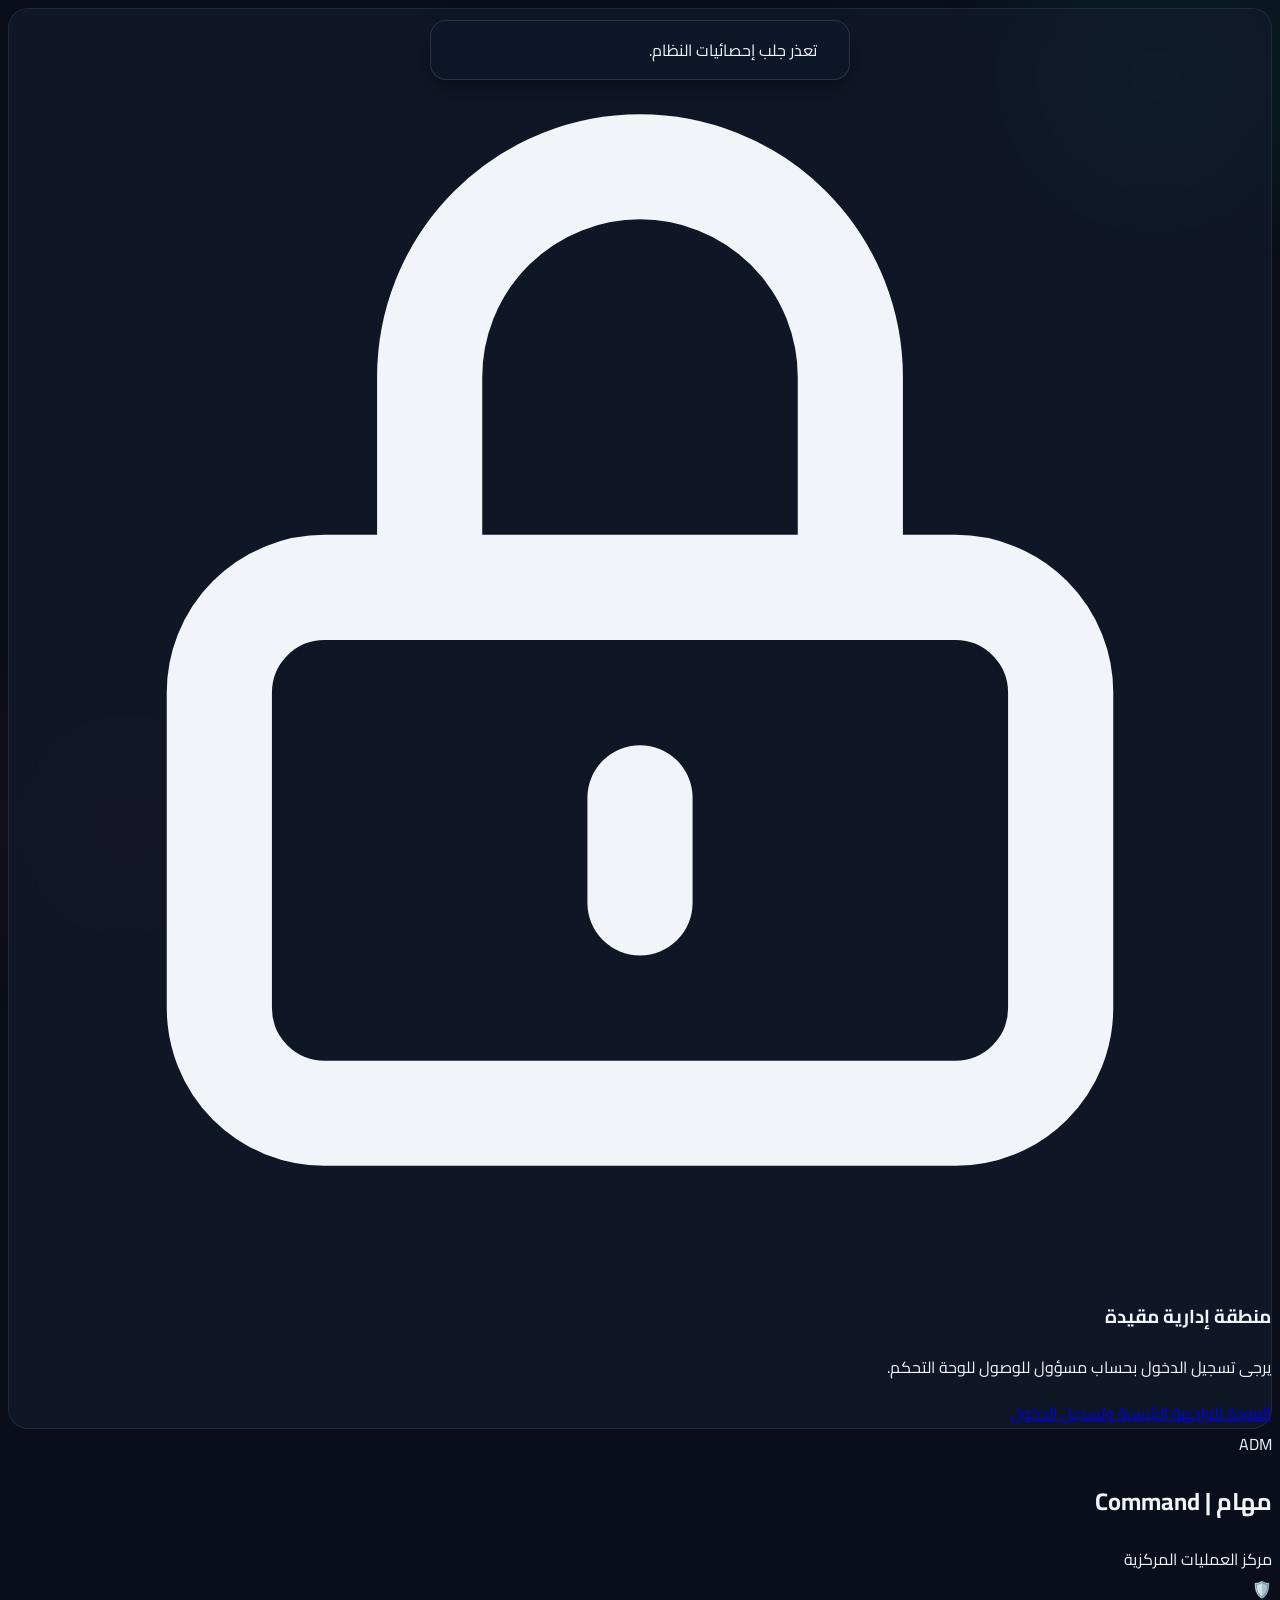
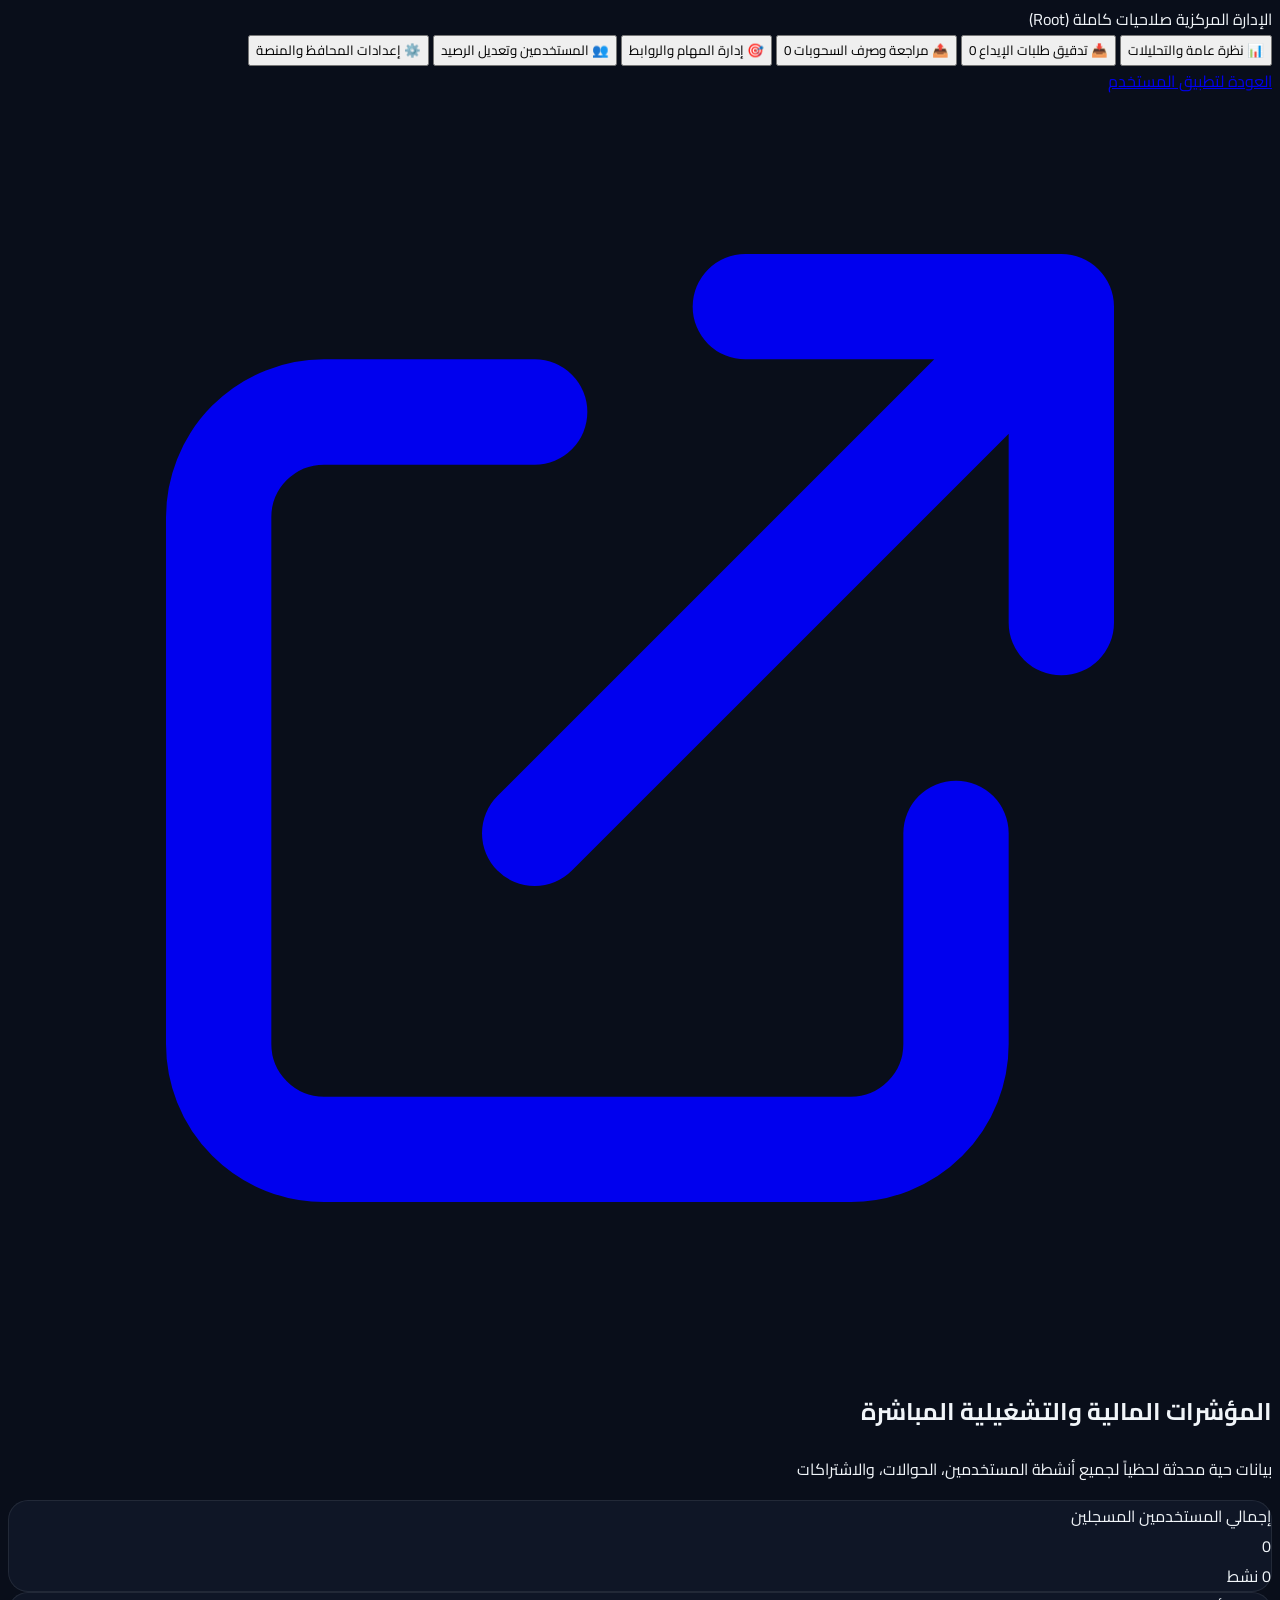
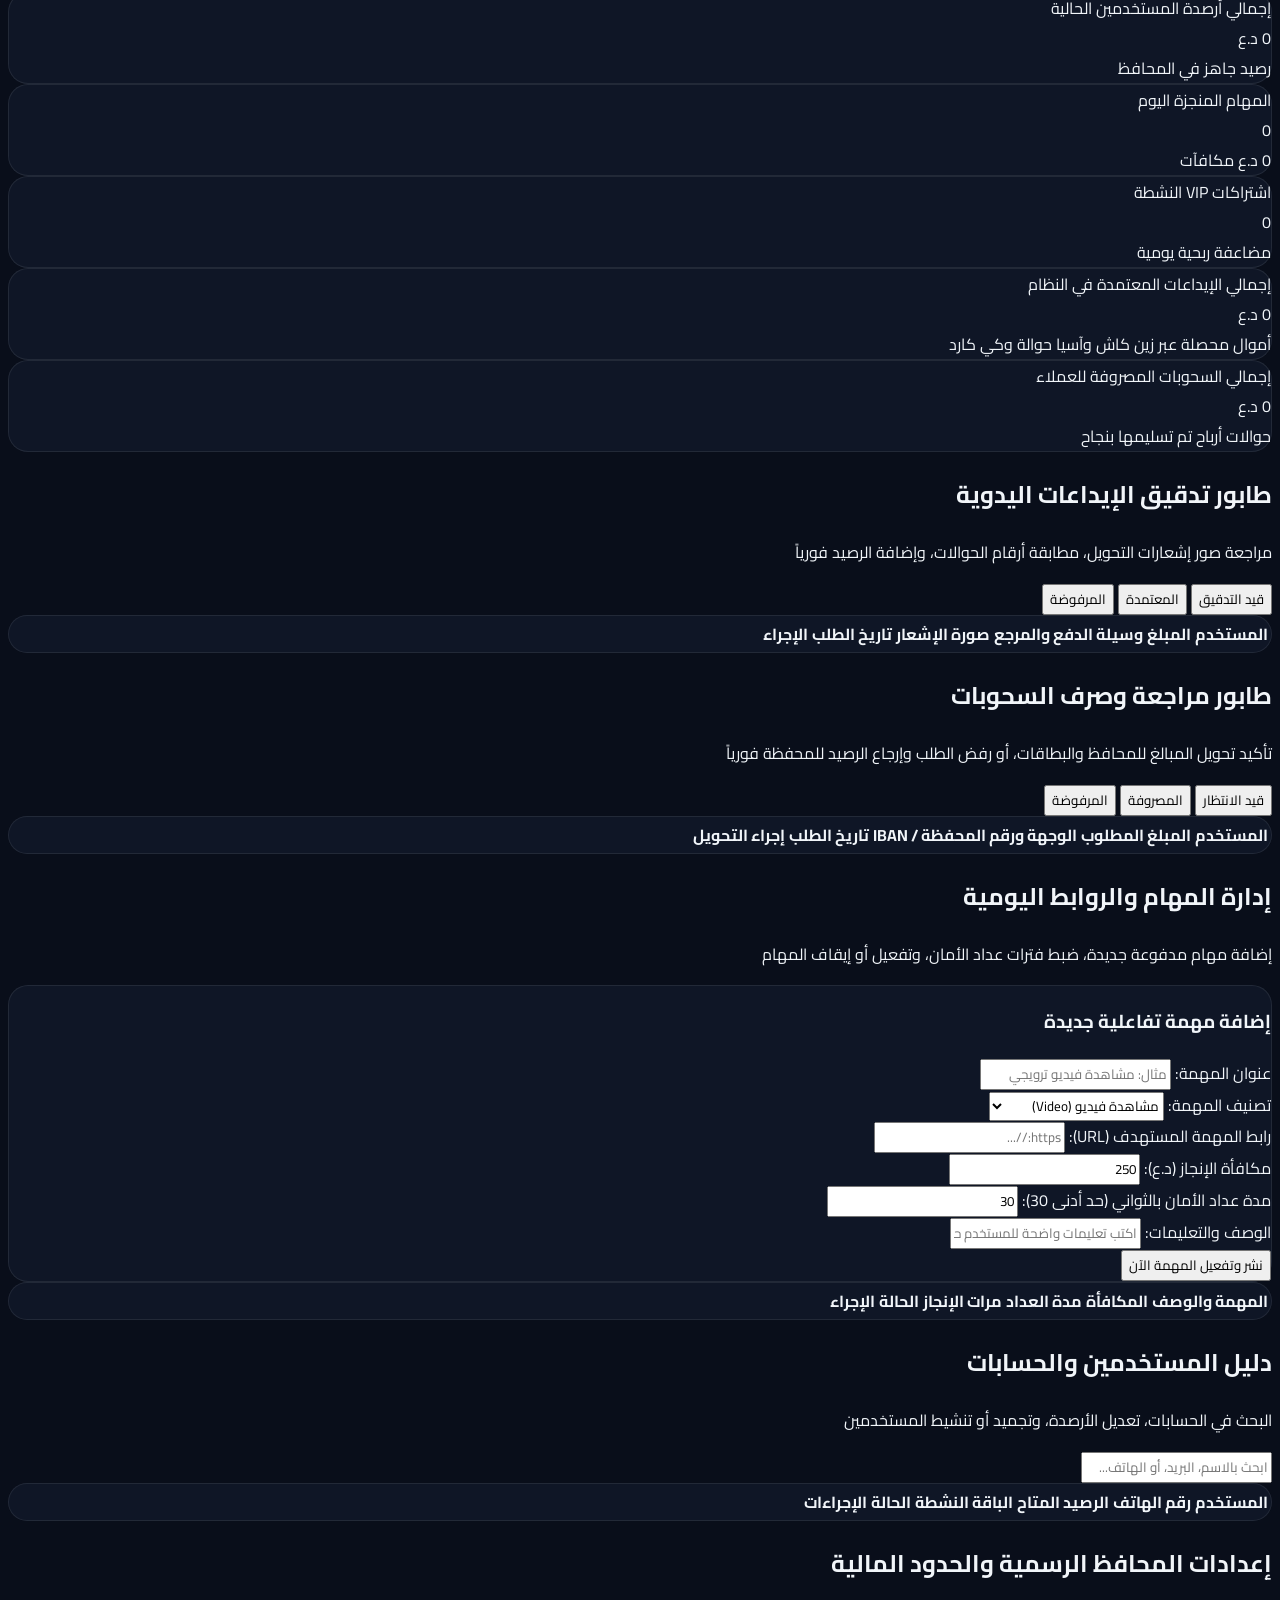
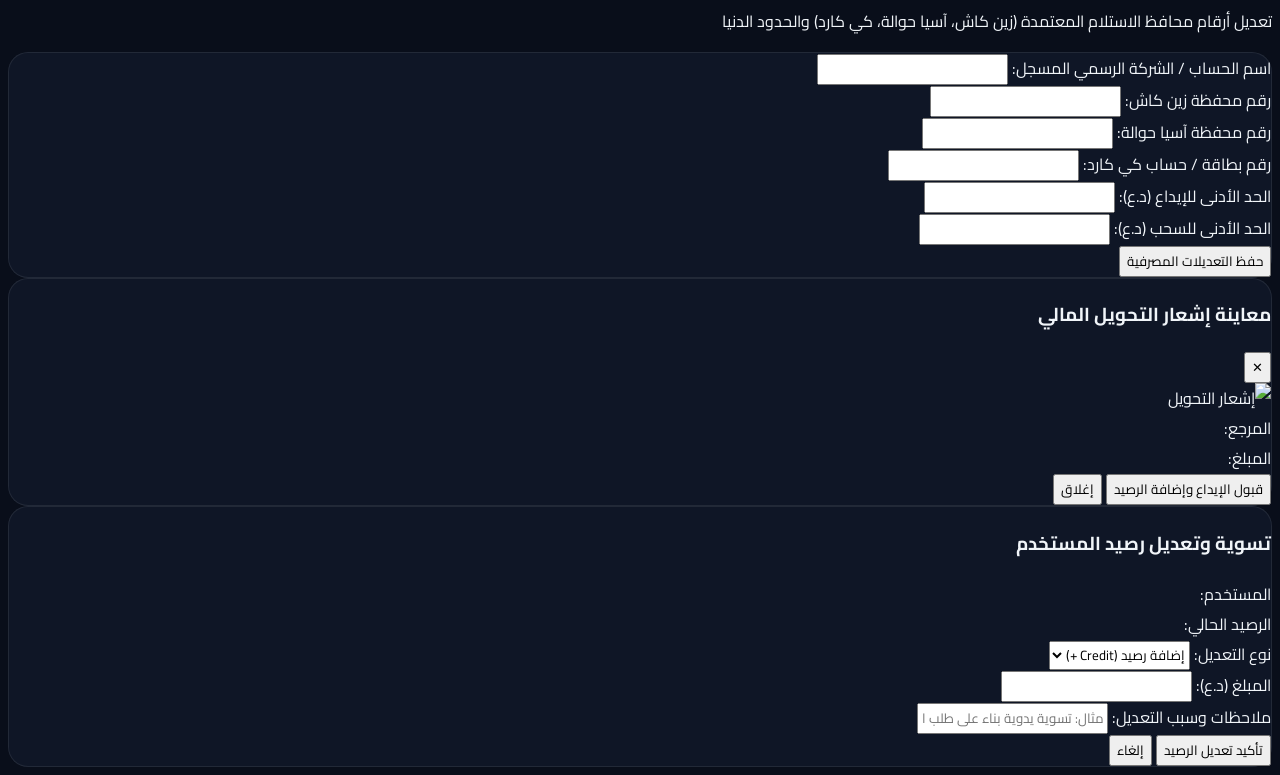
==== admin.html @ 64978d19 "chore(core): normalize line endings for Hostinger Linux production environment" ====
<!DOCTYPE html>
<html lang="ar" dir="rtl" class="dark">
<head>
    <meta charset="UTF-8">
    <meta name="viewport" content="width=device-width, initial-scale=1.0, maximum-scale=1.0, user-scalable=no">
    <title>مهام | MAHAM - مركز القيادة والعمليات المصرفية المركزية (Admin)</title>
    
    <!-- Fonts & Tailwind -->
    <link rel="icon" type="image/svg+xml" href="data:image/svg+xml,<svg xmlns='http://www.w3.org/2000/svg' viewBox='0 0 100 100'><rect width='100' height='100' rx='24' fill='%230f172a'/><path d='M30 50L45 65L75 35' fill='none' stroke='%23f59e0b' stroke-width='8' stroke-linecap='round'/></svg>">
    <script src="https://cdn.tailwindcss.com"></script>
    <link rel="stylesheet" href="assets/css/app.css">
</head>
<body class="bg-[#070a13] text-slate-100 min-h-screen selection:bg-amber-500/30 selection:text-amber-300">

    <!-- Ambient Glowing Backdrops -->
    <div class="ambient-glow-crimson"></div>
    <div class="ambient-glow-emerald"></div>

    <!-- Admin Guard Overlay (If unauthenticated) -->
    <div id="admin-auth-guard" class="hidden fixed inset-0 z-50 bg-[#070a13]/95 backdrop-blur-2xl items-center justify-center p-4">
        <div class="glass-panel p-8 max-w-sm w-full text-center space-y-4 border-rose-500/30">
            <div class="w-12 h-12 mx-auto rounded-2xl bg-rose-500/20 text-rose-400 flex items-center justify-center">
                <svg class="w-6 h-6" fill="none" stroke="currentColor" viewBox="0 0 24 24">
                    <path stroke-linecap="round" stroke-linejoin="round" stroke-width="2" d="M12 15v2m-6 4h12a2 2 0 002-2v-6a2 2 0 00-2-2H6a2 2 0 00-2 2v6a2 2 0 002 2zm10-10V7a4 4 0 00-8 0v4h8z"/>
                </svg>
            </div>
            <h3 class="text-lg font-black text-white">منطقة إدارية مقيدة</h3>
            <p id="admin-guard-message" class="text-xs text-slate-400 leading-relaxed"></p>
            <a href="index.html" class="inline-block w-full py-3 rounded-xl bg-slate-800 hover:bg-slate-700 text-xs font-bold text-slate-200 transition">
                العودة للواجهة الرئيسية وتسجيل الدخول
            </a>
        </div>
    </div>

    <!-- Main Admin Layout -->
    <div class="flex min-h-screen">

        <!-- Admin RTL Sidebar -->
        <aside class="w-64 lg:w-72 bg-[#090d1a]/90 backdrop-blur-2xl border-l border-slate-800/80 p-5 shrink-0 flex flex-col justify-between fixed top-0 bottom-0 right-0 z-30">
            <div class="space-y-6">
                <!-- Brand Emblem -->
                <div class="flex items-center gap-3 pb-5 border-b border-slate-800/80">
                    <div class="w-10 h-10 rounded-2xl bg-gradient-to-br from-amber-500 to-yellow-600 p-0.5 shadow-lg shadow-amber-950/50 shrink-0">
                        <div class="w-full h-full bg-[#070a13] rounded-[14px] flex items-center justify-center">
                            <span class="font-black text-amber-400 font-mono text-sm">ADM</span>
                        </div>
                    </div>
                    <div>
                        <h2 class="text-base font-black text-white font-mono">مهام | Command</h2>
                        <span class="text-[10px] text-amber-400 font-semibold block">مركز العمليات المركزية</span>
                    </div>
                </div>

                <!-- Admin Profile Card -->
                <div class="p-3.5 rounded-xl bg-slate-900 border border-slate-800 flex items-center gap-3">
                    <div class="w-8 h-8 rounded-lg bg-amber-500/20 text-amber-400 flex items-center justify-center font-bold text-xs">
                        🛡️
                    </div>
                    <div class="truncate">
                        <span id="admin-display-name" class="text-xs font-bold text-white block truncate">الإدارة المركزية</span>
                        <span class="text-[10px] text-emerald-400 font-mono font-semibold">صلاحيات كاملة (Root)</span>
                    </div>
                </div>

                <!-- Nav Tabs -->
                <nav class="space-y-1.5">
                    <button id="admin-nav-overview" onclick="Admin.switchSection('overview')" class="w-full flex items-center gap-3 px-3.5 py-2.5 rounded-xl text-xs font-bold border transition bg-emerald-500/20 text-emerald-400 border-emerald-500/40 text-right">
                        <span>📊 نظرة عامة والتحليلات</span>
                    </button>
                    <button id="admin-nav-deposits" onclick="Admin.switchSection('deposits')" class="w-full flex items-center justify-between px-3.5 py-2.5 rounded-xl text-xs font-bold border transition text-slate-400 border-transparent text-right">
                        <span>📥 تدقيق طلبات الإيداع</span>
                        <span id="stat-pending-deposits-badge" class="px-2 py-0.5 rounded-full bg-emerald-500/20 text-emerald-400 text-[10px] font-mono font-bold">0</span>
                    </button>
                    <button id="admin-nav-withdrawals" onclick="Admin.switchSection('withdrawals')" class="w-full flex items-center justify-between px-3.5 py-2.5 rounded-xl text-xs font-bold border transition text-slate-400 border-transparent text-right">
                        <span>📤 مراجعة وصرف السحوبات</span>
                        <span id="stat-pending-withdrawals-badge" class="px-2 py-0.5 rounded-full bg-amber-500/20 text-amber-400 text-[10px] font-mono font-bold">0</span>
                    </button>
                    <button id="admin-nav-tasks" onclick="Admin.switchSection('tasks')" class="w-full flex items-center gap-3 px-3.5 py-2.5 rounded-xl text-xs font-bold border transition text-slate-400 border-transparent text-right">
                        <span>🎯 إدارة المهام والروابط</span>
                    </button>
                    <button id="admin-nav-users" onclick="Admin.switchSection('users')" class="w-full flex items-center gap-3 px-3.5 py-2.5 rounded-xl text-xs font-bold border transition text-slate-400 border-transparent text-right">
                        <span>👥 المستخدمين وتعديل الرصيد</span>
                    </button>
                    <button id="admin-nav-settings" onclick="Admin.switchSection('settings')" class="w-full flex items-center gap-3 px-3.5 py-2.5 rounded-xl text-xs font-bold border transition text-slate-400 border-transparent text-right">
                        <span>⚙️ إعدادات المحافظ والمنصة</span>
                    </button>
                </nav>
            </div>

            <div class="pt-4 border-t border-slate-800/80">
                <a href="index.html" class="w-full flex items-center justify-center gap-2 py-2.5 rounded-xl bg-slate-900 hover:bg-slate-800 text-xs text-slate-300 font-semibold transition">
                    <span>العودة لتطبيق المستخدم</span>
                    <svg class="w-3.5 h-3.5" fill="none" stroke="currentColor" viewBox="0 0 24 24">
                        <path stroke-linecap="round" stroke-linejoin="round" stroke-width="2" d="M10 6H6a2 2 0 00-2 2v10a2 2 0 002 2h10a2 2 0 002-2v-4M14 4h6m0 0v6m0-6L10 14"/>
                    </svg>
                </a>
            </div>
        </aside>

        <!-- Admin Workspace -->
        <main class="flex-1 mr-64 lg:mr-72 p-6 lg:p-8 max-w-7xl mx-auto w-full">

            <!-- ================================================================= -->
            <!-- 1. OVERVIEW & ANALYTICS SECTION -->
            <!-- ================================================================= -->
            <section id="admin-sec-overview" class="space-y-6">
                <div>
                    <h2 class="text-2xl font-black text-white">المؤشرات المالية والتشغيلية المباشرة</h2>
                    <p class="text-xs text-slate-400 mt-1">بيانات حية محدثة لحظياً لجميع أنشطة المستخدمين، الحوالات، والاشتراكات</p>
                </div>

                <!-- Top Bento Metrics Grid -->
                <div class="grid grid-cols-2 lg:grid-cols-4 gap-4">
                    <div class="glass-panel p-5">
                        <div class="text-xs text-slate-400 mb-1">إجمالي المستخدمين المسجلين</div>
                        <div id="stat-total-users" class="text-3xl font-black text-white font-mono">0</div>
                        <span id="stat-active-users" class="text-[11px] text-emerald-400 mt-1 block font-semibold">0 نشط</span>
                    </div>

                    <div class="glass-panel p-5 border-emerald-500/20 bg-emerald-950/10">
                        <div class="text-xs text-slate-400 mb-1">إجمالي أرصدة المستخدمين الحالية</div>
                        <div id="stat-system-balance" class="text-2xl font-black text-emerald-400 font-mono">0 د.ع</div>
                        <span class="text-[11px] text-slate-400 mt-1 block">رصيد جاهز في المحافظ</span>
                    </div>

                    <div class="glass-panel p-5 border-amber-500/20 bg-amber-950/10">
                        <div class="text-xs text-slate-400 mb-1">المهام المنجزة اليوم</div>
                        <div id="stat-today-tasks" class="text-3xl font-black text-amber-400 font-mono">0</div>
                        <span id="stat-today-rewards" class="text-[11px] text-amber-300 mt-1 block font-mono">0 د.ع مكافآت</span>
                    </div>

                    <div class="glass-panel p-5">
                        <div class="text-xs text-slate-400 mb-1">اشتراكات VIP النشطة</div>
                        <div id="stat-vip-subs" class="text-3xl font-black text-yellow-400 font-mono">0</div>
                        <span class="text-[11px] text-slate-400 mt-1 block">مضاعفة ربحية يومية</span>
                    </div>
                </div>

                <div class="grid grid-cols-1 md:grid-cols-2 gap-4">
                    <div class="glass-panel p-5">
                        <div class="text-xs text-slate-400 mb-1">إجمالي الإيداعات المعتمدة في النظام</div>
                        <div id="stat-total-deposits" class="text-2xl font-black text-emerald-400 font-mono">0 د.ع</div>
                        <span class="text-[11px] text-slate-400 mt-1 block">أموال محصلة عبر زين كاش وآسيا حوالة وكي كارد</span>
                    </div>

                    <div class="glass-panel p-5">
                        <div class="text-xs text-slate-400 mb-1">إجمالي السحوبات المصروفة للعملاء</div>
                        <div id="stat-total-withdrawals" class="text-2xl font-black text-slate-200 font-mono">0 د.ع</div>
                        <span class="text-[11px] text-slate-400 mt-1 block">حوالات أرباح تم تسليمها بنجاح</span>
                    </div>
                </div>
            </section>

            <!-- ================================================================= -->
            <!-- 2. DEPOSITS APPROVAL QUEUE -->
            <!-- ================================================================= -->
            <section id="admin-sec-deposits" class="hidden space-y-6">
                <div class="flex items-center justify-between">
                    <div>
                        <h2 class="text-2xl font-black text-white">طابور تدقيق الإيداعات اليدوية</h2>
                        <p class="text-xs text-slate-400 mt-1">مراجعة صور إشعارات التحويل، مطابقة أرقام الحوالات، وإضافة الرصيد فورياً</p>
                    </div>
                    <div class="flex gap-2">
                        <button onclick="Admin.loadDeposits('pending')" class="px-3 py-1.5 rounded-xl bg-amber-500/20 text-amber-300 text-xs font-bold border border-amber-500/30">قيد التدقيق</button>
                        <button onclick="Admin.loadDeposits('approved')" class="px-3 py-1.5 rounded-xl bg-slate-800 text-slate-300 text-xs font-bold hover:bg-slate-700">المعتمدة</button>
                        <button onclick="Admin.loadDeposits('rejected')" class="px-3 py-1.5 rounded-xl bg-slate-800 text-slate-300 text-xs font-bold hover:bg-slate-700">المرفوضة</button>
                    </div>
                </div>

                <div class="glass-panel p-5 overflow-x-auto">
                    <table class="w-full text-right text-xs">
                        <thead>
                            <tr class="text-slate-400 border-b border-slate-800 font-semibold">
                                <th class="py-3 px-4">المستخدم</th>
                                <th class="py-3 px-4">المبلغ</th>
                                <th class="py-3 px-4">وسيلة الدفع والمرجع</th>
                                <th class="py-3 px-4 text-center">صورة الإشعار</th>
                                <th class="py-3 px-4">تاريخ الطلب</th>
                                <th class="py-3 px-4 text-left">الإجراء</th>
                            </tr>
                        </thead>
                        <tbody id="deposits-queue-tbody"></tbody>
                    </table>
                </div>
            </section>

            <!-- ================================================================= -->
            <!-- 3. WITHDRAWALS APPROVAL QUEUE -->
            <!-- ================================================================= -->
            <section id="admin-sec-withdrawals" class="hidden space-y-6">
                <div class="flex items-center justify-between">
                    <div>
                        <h2 class="text-2xl font-black text-white">طابور مراجعة وصرف السحوبات</h2>
                        <p class="text-xs text-slate-400 mt-1">تأكيد تحويل المبالغ للمحافظ والبطاقات، أو رفض الطلب وإرجاع الرصيد للمحفظة فورياً</p>
                    </div>
                    <div class="flex gap-2">
                        <button onclick="Admin.loadWithdrawals('pending')" class="px-3 py-1.5 rounded-xl bg-amber-500/20 text-amber-300 text-xs font-bold border border-amber-500/30">قيد الانتظار</button>
                        <button onclick="Admin.loadWithdrawals('approved')" class="px-3 py-1.5 rounded-xl bg-slate-800 text-slate-300 text-xs font-bold hover:bg-slate-700">المصروفة</button>
                        <button onclick="Admin.loadWithdrawals('rejected')" class="px-3 py-1.5 rounded-xl bg-slate-800 text-slate-300 text-xs font-bold hover:bg-slate-700">المرفوضة</button>
                    </div>
                </div>

                <div class="glass-panel p-5 overflow-x-auto">
                    <table class="w-full text-right text-xs">
                        <thead>
                            <tr class="text-slate-400 border-b border-slate-800 font-semibold">
                                <th class="py-3 px-4">المستخدم</th>
                                <th class="py-3 px-4">المبلغ المطلوب</th>
                                <th class="py-3 px-4">الوجهة ورقم المحفظة / IBAN</th>
                                <th class="py-3 px-4">تاريخ الطلب</th>
                                <th class="py-3 px-4 text-left">إجراء التحويل</th>
                            </tr>
                        </thead>
                        <tbody id="withdrawals-queue-tbody"></tbody>
                    </table>
                </div>
            </section>

            <!-- ================================================================= -->
            <!-- 4. TASK & LINK MANAGER -->
            <!-- ================================================================= -->
            <section id="admin-sec-tasks" class="hidden space-y-6">
                <div>
                    <h2 class="text-2xl font-black text-white">إدارة المهام والروابط اليومية</h2>
                    <p class="text-xs text-slate-400 mt-1">إضافة مهام مدفوعة جديدة، ضبط فترات عداد الأمان، وتفعيل أو إيقاف المهام</p>
                </div>

                <!-- Add New Task Form -->
                <div class="glass-panel p-6">
                    <h3 class="text-sm font-bold text-white mb-4">إضافة مهمة تفاعلية جديدة</h3>
                    <form id="create-task-form" onsubmit="Admin.handleCreateTask(event)" class="grid grid-cols-1 md:grid-cols-3 gap-4 text-xs">
                        <div>
                            <label class="block font-bold text-slate-300 mb-1">عنوان المهمة:</label>
                            <input type="text" id="task-new-title" required placeholder="مثال: مشاهدة فيديو ترويجي" class="w-full px-3 py-2.5 rounded-xl bg-slate-900 border border-slate-700 text-white outline-none">
                        </div>
                        <div>
                            <label class="block font-bold text-slate-300 mb-1">تصنيف المهمة:</label>
                            <select id="task-new-cat" class="w-full px-3 py-2.5 rounded-xl bg-slate-900 border border-slate-700 text-white outline-none">
                                <option value="video">مشاهدة فيديو (Video)</option>
                                <option value="web">زيارة موقع (Web)</option>
                                <option value="social">متابعة حساب / قناة (Social)</option>
                                <option value="survey">استبيان وتقييم (Survey)</option>
                            </select>
                        </div>
                        <div>
                            <label class="block font-bold text-slate-300 mb-1">رابط المهمة المستهدف (URL):</label>
                            <input type="url" id="task-new-url" required placeholder="https://..." class="w-full px-3 py-2.5 rounded-xl bg-slate-900 border border-slate-700 text-white font-mono outline-none">
                        </div>
                        <div>
                            <label class="block font-bold text-slate-300 mb-1">مكافأة الإنجاز (د.ع):</label>
                            <input type="number" id="task-new-reward" required min="50" step="50" value="250" class="w-full px-3 py-2.5 rounded-xl bg-slate-900 border border-slate-700 text-white font-mono outline-none">
                        </div>
                        <div>
                            <label class="block font-bold text-slate-300 mb-1">مدة عداد الأمان بالثواني (حد أدنى 30):</label>
                            <input type="number" id="task-new-seconds" required min="30" value="30" class="w-full px-3 py-2.5 rounded-xl bg-slate-900 border border-slate-700 text-white font-mono outline-none">
                        </div>
                        <div class="md:col-span-3">
                            <label class="block font-bold text-slate-300 mb-1">الوصف والتعليمات:</label>
                            <input type="text" id="task-new-desc" required placeholder="اكتب تعليمات واضحة للمستخدم حول كيفية إنجاز المهمة" class="w-full px-3 py-2.5 rounded-xl bg-slate-900 border border-slate-700 text-white outline-none">
                        </div>
                        <div class="md:col-span-3 flex justify-end">
                            <button type="submit" class="px-6 py-2.5 rounded-xl bg-emerald-600 hover:bg-emerald-500 text-white font-bold text-xs shadow transition">
                                نشر وتفعيل المهمة الآن
                            </button>
                        </div>
                    </form>
                </div>

                <!-- Existing Tasks Table -->
                <div class="glass-panel p-5 overflow-x-auto">
                    <table class="w-full text-right text-xs">
                        <thead>
                            <tr class="text-slate-400 border-b border-slate-800 font-semibold">
                                <th class="py-3 px-4">المهمة والوصف</th>
                                <th class="py-3 px-4">المكافأة</th>
                                <th class="py-3 px-4">مدة العداد</th>
                                <th class="py-3 px-4">مرات الإنجاز</th>
                                <th class="py-3 px-4 text-center">الحالة</th>
                                <th class="py-3 px-4 text-left">الإجراء</th>
                            </tr>
                        </thead>
                        <tbody id="tasks-manager-tbody"></tbody>
                    </table>
                </div>
            </section>

            <!-- ================================================================= -->
            <!-- 5. USER DIRECTORY & BALANCE ADJUSTMENT -->
            <!-- ================================================================= -->
            <section id="admin-sec-users" class="hidden space-y-6">
                <div class="flex flex-col sm:flex-row sm:items-center justify-between gap-3">
                    <div>
                        <h2 class="text-2xl font-black text-white">دليل المستخدمين والحسابات</h2>
                        <p class="text-xs text-slate-400 mt-1">البحث في الحسابات، تعديل الأرصدة، وتجميد أو تنشيط المستخدمين</p>
                    </div>
                    <div class="w-full sm:w-72">
                        <input type="text" id="users-search-input" oninput="Admin.loadUsers()" placeholder="ابحث بالاسم، البريد، أو الهاتف..." class="w-full px-3.5 py-2 rounded-xl bg-slate-900 border border-slate-700 text-white text-xs outline-none">
                    </div>
                </div>

                <div class="glass-panel p-5 overflow-x-auto">
                    <table class="w-full text-right text-xs">
                        <thead>
                            <tr class="text-slate-400 border-b border-slate-800 font-semibold">
                                <th class="py-3 px-4">المستخدم</th>
                                <th class="py-3 px-4">رقم الهاتف</th>
                                <th class="py-3 px-4">الرصيد المتاح</th>
                                <th class="py-3 px-4">الباقة النشطة</th>
                                <th class="py-3 px-4 text-center">الحالة</th>
                                <th class="py-3 px-4 text-left">الإجراءات</th>
                            </tr>
                        </thead>
                        <tbody id="users-table-tbody"></tbody>
                    </table>
                </div>
            </section>

            <!-- ================================================================= -->
            <!-- 6. OFFICIAL PAYMENT GATEWAY SETTINGS -->
            <!-- ================================================================= -->
            <section id="admin-sec-settings" class="hidden space-y-6 max-w-3xl">
                <div>
                    <h2 class="text-2xl font-black text-white">إعدادات المحافظ الرسمية والحدود المالية</h2>
                    <p class="text-xs text-slate-400 mt-1">تعديل أرقام محافظ الاستلام المعتمدة (زين كاش، آسيا حوالة، كي كارد) والحدود الدنيا</p>
                </div>

                <div class="glass-panel p-6">
                    <form onsubmit="Admin.handleSettingsSubmit(event)" class="space-y-4 text-xs">
                        <div>
                            <label class="block font-bold text-slate-300 mb-1">اسم الحساب / الشركة الرسمي المسجل:</label>
                            <input type="text" id="set-name" required class="w-full px-3 py-2.5 rounded-xl bg-slate-900 border border-slate-700 text-white outline-none">
                        </div>

                        <div class="grid grid-cols-1 sm:grid-cols-3 gap-3">
                            <div>
                                <label class="block font-bold text-slate-300 mb-1">رقم محفظة زين كاش:</label>
                                <input type="text" id="set-zain" required class="w-full px-3 py-2.5 rounded-xl bg-slate-900 border border-slate-700 text-white font-mono outline-none">
                            </div>
                            <div>
                                <label class="block font-bold text-slate-300 mb-1">رقم محفظة آسيا حوالة:</label>
                                <input type="text" id="set-asia" required class="w-full px-3 py-2.5 rounded-xl bg-slate-900 border border-slate-700 text-white font-mono outline-none">
                            </div>
                            <div>
                                <label class="block font-bold text-slate-300 mb-1">رقم بطاقة / حساب كي كارد:</label>
                                <input type="text" id="set-qi" required class="w-full px-3 py-2.5 rounded-xl bg-slate-900 border border-slate-700 text-white font-mono outline-none">
                            </div>
                        </div>

                        <div class="grid grid-cols-1 sm:grid-cols-2 gap-3 pt-2">
                            <div>
                                <label class="block font-bold text-slate-300 mb-1">الحد الأدنى للإيداع (د.ع):</label>
                                <input type="number" id="set-min-dep" required min="1000" class="w-full px-3 py-2.5 rounded-xl bg-slate-900 border border-slate-700 text-white font-mono outline-none">
                            </div>
                            <div>
                                <label class="block font-bold text-slate-300 mb-1">الحد الأدنى للسحب (د.ع):</label>
                                <input type="number" id="set-min-with" required min="1000" class="w-full px-3 py-2.5 rounded-xl bg-slate-900 border border-slate-700 text-white font-mono outline-none">
                            </div>
                        </div>

                        <div class="pt-4 border-t border-slate-800 flex justify-end">
                            <button type="submit" class="px-6 py-2.5 rounded-xl bg-emerald-600 hover:bg-emerald-500 text-white font-bold text-xs shadow transition">
                                حفظ التعديلات المصرفية
                            </button>
                        </div>
                    </form>
                </div>
            </section>
        </main>
    </div>

    <!-- Modal: Inspect Receipt Screenshot -->
    <div id="receipt-inspect-modal" class="hidden fixed inset-0 z-50 bg-[#070a13]/90 backdrop-blur-2xl items-center justify-center p-4">
        <div class="glass-panel p-6 max-w-lg w-full space-y-4 border-emerald-500/30">
            <div class="flex items-center justify-between">
                <h3 class="text-sm font-bold text-white">معاينة إشعار التحويل المالي</h3>
                <button onclick="Admin.closeReceiptInspect()" class="text-slate-400 hover:text-white">✕</button>
            </div>
            <div class="max-h-96 overflow-auto rounded-xl border border-slate-800 bg-slate-950 flex items-center justify-center p-2">
                <img id="inspect-receipt-img" src="" alt="إشعار التحويل" class="max-h-80 object-contain rounded">
            </div>
            <div class="flex items-center justify-between text-xs p-3 bg-slate-900 rounded-xl">
                <div>
                    <span class="text-slate-400">المرجع:</span>
                    <span id="inspect-receipt-ref" class="font-bold text-white font-mono"></span>
                </div>
                <div>
                    <span class="text-slate-400">المبلغ:</span>
                    <span id="inspect-receipt-amount" class="font-bold text-emerald-400 font-mono"></span>
                </div>
            </div>
            <div class="flex gap-2">
                <button id="inspect-approve-btn" class="flex-1 py-2.5 rounded-xl bg-emerald-600 hover:bg-emerald-500 text-white font-bold text-xs shadow transition">
                    قبول الإيداع وإضافة الرصيد
                </button>
                <button onclick="Admin.closeReceiptInspect()" class="py-2.5 px-4 rounded-xl bg-slate-800 text-slate-300 text-xs font-semibold">
                    إغلاق
                </button>
            </div>
        </div>
    </div>

    <!-- Modal: Balance Adjustment -->
    <div id="user-balance-modal" class="hidden fixed inset-0 z-50 bg-[#070a13]/90 backdrop-blur-2xl items-center justify-center p-4">
        <div class="glass-panel p-6 max-w-sm w-full space-y-4 border-emerald-500/30">
            <h3 class="text-sm font-bold text-white">تسوية وتعديل رصيد المستخدم</h3>
            <div class="p-3 bg-slate-900 rounded-xl text-xs space-y-1">
                <div class="flex justify-between">
                    <span class="text-slate-400">المستخدم:</span>
                    <span id="balance-modal-user-name" class="font-bold text-white"></span>
                </div>
                <div class="flex justify-between">
                    <span class="text-slate-400">الرصيد الحالي:</span>
                    <span id="balance-modal-current" class="font-bold text-emerald-400 font-mono"></span>
                </div>
            </div>
            <form onsubmit="Admin.handleBalanceSubmit(event)" class="space-y-3 text-xs">
                <input type="hidden" id="balance-modal-user-id">
                <div>
                    <label class="block font-bold text-slate-300 mb-1">نوع التعديل:</label>
                    <select id="balance-modal-type" class="w-full px-3 py-2 rounded-xl bg-slate-900 border border-slate-700 text-white outline-none">
                        <option value="credit">إضافة رصيد (Credit +)</option>
                        <option value="debit">خصم رصيد (Debit -)</option>
                    </select>
                </div>
                <div>
                    <label class="block font-bold text-slate-300 mb-1">المبلغ (د.ع):</label>
                    <input type="number" id="balance-modal-amount" required min="100" class="w-full px-3 py-2 rounded-xl bg-slate-900 border border-slate-700 text-white font-mono outline-none">
                </div>
                <div>
                    <label class="block font-bold text-slate-300 mb-1">ملاحظات وسبب التعديل:</label>
                    <input type="text" id="balance-modal-notes" required placeholder="مثال: تسوية يدوية بناء على طلب الدعم" class="w-full px-3 py-2 rounded-xl bg-slate-900 border border-slate-700 text-white outline-none">
                </div>
                <div class="flex gap-2 pt-2">
                    <button type="submit" class="flex-1 py-2.5 rounded-xl bg-emerald-600 hover:bg-emerald-500 text-white font-bold text-xs shadow transition">
                        تأكيد تعديل الرصيد
                    </button>
                    <button type="button" onclick="Admin.closeBalanceModal()" class="py-2.5 px-4 rounded-xl bg-slate-800 text-slate-300 text-xs font-semibold">
                        إلغاء
                    </button>
                </div>
            </form>
        </div>
    </div>

    <!-- Unified Toast Container -->
    <div id="toast-container" class="toast-container"></div>

    <script src="assets/js/api.js"></script>
    <script src="assets/js/app.js"></script>
    <script src="assets/js/admin.js"></script>
</body>
</html>
---- assets/css/app.css ----
/**
 * MAHAM FinTech Platform - Custom Stylesheet
 * High-Trust Glassmorphism, Cinematic Splash Animations & Iraqi FinTech Palette
 */

@import url('https://fonts.googleapis.com/css2?family=Cairo:wght@400;500;600;700;800;900&family=Tajawal:wght@400;500;700;800&display=swap');

:root {
    --font-primary: 'Cairo', 'Tajawal', sans-serif;
    --color-bg: #090e1a;
    --color-surface: rgba(18, 26, 43, 0.75);
    --color-surface-hover: rgba(30, 41, 59, 0.85);
    --color-border: rgba(255, 255, 255, 0.08);
    --color-border-hover: rgba(255, 255, 255, 0.16);
    --color-emerald: #10b981;
    --color-emerald-glow: rgba(16, 185, 129, 0.25);
    --color-crimson: #e11d48;
    --color-crimson-glow: rgba(225, 29, 72, 0.25);
    --color-gold: #f59e0b;
}

* {
    font-family: var(--font-primary);
    box-sizing: border-box;
    -webkit-tap-highlight-color: transparent;
}

body {
    background-color: var(--color-bg);
    color: #f1f5f9;
    overflow-x: hidden;
    min-height: 100vh;
}

/* Custom Scrollbars */
::-webkit-scrollbar {
    width: 6px;
    height: 6px;
}
::-webkit-scrollbar-track {
    background: #090e1a;
}
::-webkit-scrollbar-thumb {
    background: #1e293b;
    border-radius: 9999px;
}
::-webkit-scrollbar-thumb:hover {
    background: #334155;
}

/* Glassmorphism Surface Classes */
.glass-panel {
    background: var(--color-surface);
    backdrop-filter: blur(16px);
    -webkit-backdrop-filter: blur(16px);
    border: 1px solid var(--color-border);
    border-radius: 1.25rem;
    transition: all 0.25s cubic-bezier(0.4, 0, 0.2, 1);
}

.glass-panel:hover {
    border-color: var(--color-border-hover);
}

.glass-card-interactive {
    transition: transform 0.2s ease, box-shadow 0.2s ease, border-color 0.2s ease;
}

.glass-card-interactive:hover {
    transform: translateY(-2px);
    box-shadow: 0 12px 30px -10px rgba(0, 0, 0, 0.5);
    border-color: rgba(255, 255, 255, 0.18);
}

/* Ambient Radial Background Glows */
.ambient-glow-emerald {
    position: fixed;
    top: -150px;
    right: -100px;
    width: 450px;
    height: 450px;
    background: radial-gradient(circle, rgba(16, 185, 129, 0.12) 0%, rgba(16, 185, 129, 0) 70%);
    pointer-events: none;
    z-index: 0;
}

.ambient-glow-crimson {
    position: fixed;
    bottom: -150px;
    left: -100px;
    width: 450px;
    height: 450px;
    background: radial-gradient(circle, rgba(225, 29, 72, 0.10) 0%, rgba(225, 29, 72, 0) 70%);
    pointer-events: none;
    z-index: 0;
}

/* Cinematic Splash Screen Keyframes & Styles */
#splash-screen {
    position: fixed;
    inset: 0;
    z-index: 99999;
    background: #070b14;
    display: flex;
    flex-direction: column;
    align-items: center;
    justify-content: center;
    transition: opacity 0.6s cubic-bezier(0.16, 1, 0.3, 1), visibility 0.6s;
}

#splash-screen.splash-exit {
    opacity: 0;
    visibility: hidden;
    pointer-events: none;
}

.splash-emblem {
    animation: emblemPulse 1.8s ease-in-out infinite alternate;
}

@keyframes emblemPulse {
    0% {
        transform: scale(0.96);
        box-shadow: 0 0 30px rgba(16, 185, 129, 0.2);
    }
    100% {
        transform: scale(1.04);
        box-shadow: 0 0 50px rgba(16, 185, 129, 0.45), 0 0 80px rgba(225, 29, 72, 0.25);
    }
}

.splash-text-reveal {
    animation: textFadeInUp 1s ease-out forwards;
}

@keyframes textFadeInUp {
    0% {
        opacity: 0;
        transform: translateY(16px);
    }
    100% {
        opacity: 1;
        transform: translateY(0);
    }
}

/* Floating Bottom Navigation Bar (Mobile) */
.mobile-bottom-nav {
    position: fixed;
    bottom: 1rem;
    left: 1rem;
    right: 1rem;
    z-index: 40;
    background: rgba(15, 23, 42, 0.88);
    backdrop-filter: blur(20px);
    -webkit-backdrop-filter: blur(20px);
    border: 1px solid rgba(255, 255, 255, 0.12);
    border-radius: 1.5rem;
    box-shadow: 0 10px 30px -5px rgba(0, 0, 0, 0.6);
}

.nav-tab-btn {
    position: relative;
    transition: all 0.2s cubic-bezier(0.4, 0, 0.2, 1);
}

.nav-tab-btn.active {
    color: #10b981;
}

.nav-tab-btn.active .nav-indicator {
    opacity: 1;
    transform: scaleX(1);
}

.nav-indicator {
    position: absolute;
    bottom: -4px;
    left: 20%;
    right: 20%;
    height: 3px;
    background: #10b981;
    border-radius: 9999px;
    box-shadow: 0 0 12px #10b981;
    opacity: 0;
    transform: scaleX(0);
    transition: all 0.25s ease;
}

/* Circular Timer Progress Ring */
.progress-ring__circle {
    transition: stroke-dashoffset 0.35s linear;
    transform: rotate(-90deg);
    transform-origin: 50% 50%;
}

/* Financial Number Typography */
.currency-iqd {
    font-size: 0.85em;
    font-weight: 600;
    color: #94a3b8;
    margin-right: 0.25rem;
}

/* Custom Notification Toast */
.toast-container {
    position: fixed;
    top: 1.25rem;
    left: 50%;
    transform: translateX(-50%);
    z-index: 9999;
    display: flex;
    flex-direction: column;
    gap: 0.5rem;
    width: 90%;
    max-width: 420px;
    pointer-events: none;
}

.toast-item {
    pointer-events: auto;
    background: rgba(15, 23, 42, 0.95);
    backdrop-filter: blur(12px);
    border: 1px solid rgba(255, 255, 255, 0.12);
    box-shadow: 0 10px 25px -5px rgba(0, 0, 0, 0.5);
    border-radius: 1rem;
    padding: 0.875rem 1.25rem;
    display: flex;
    align-items: center;
    gap: 0.75rem;
    animation: toastSlideDown 0.3s cubic-bezier(0.16, 1, 0.3, 1) forwards;
}

@keyframes toastSlideDown {
    0% {
        opacity: 0;
        transform: translateY(-20px);
    }
    100% {
        opacity: 1;
        transform: translateY(0);
    }
}
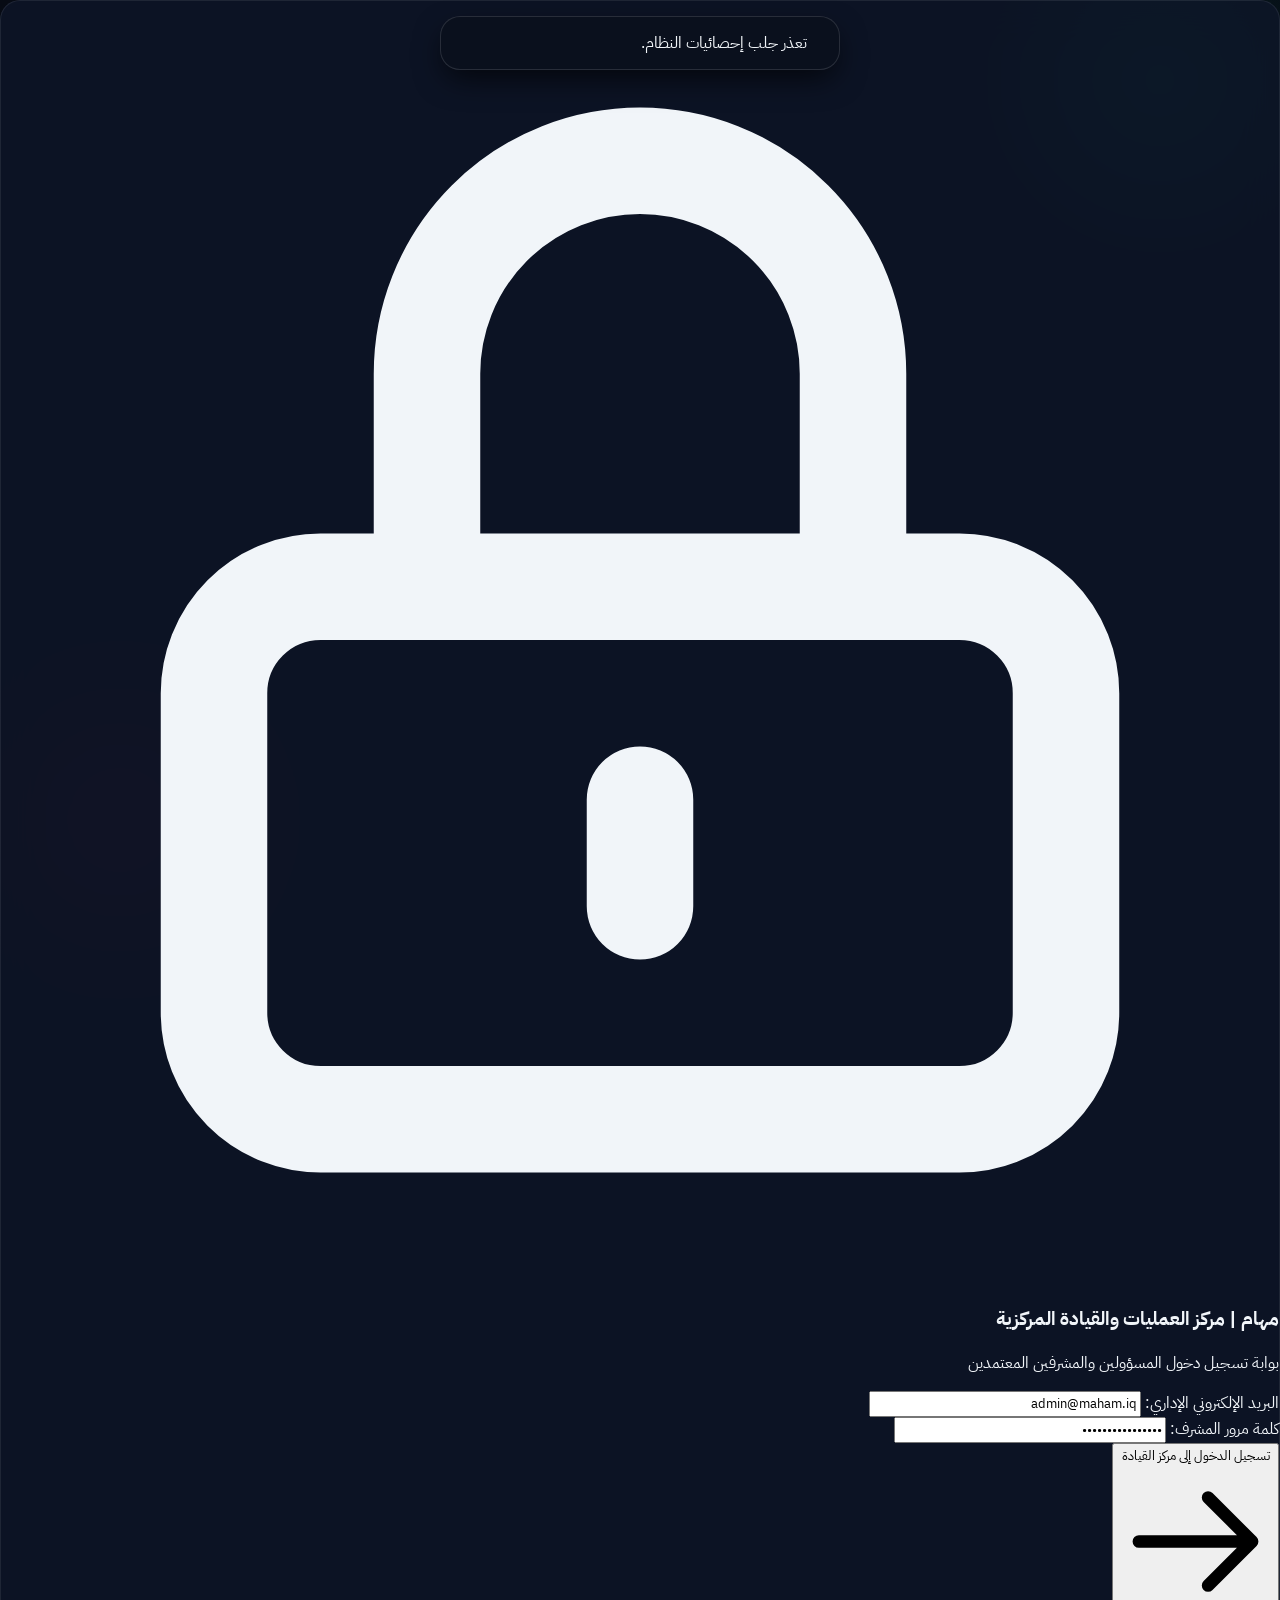
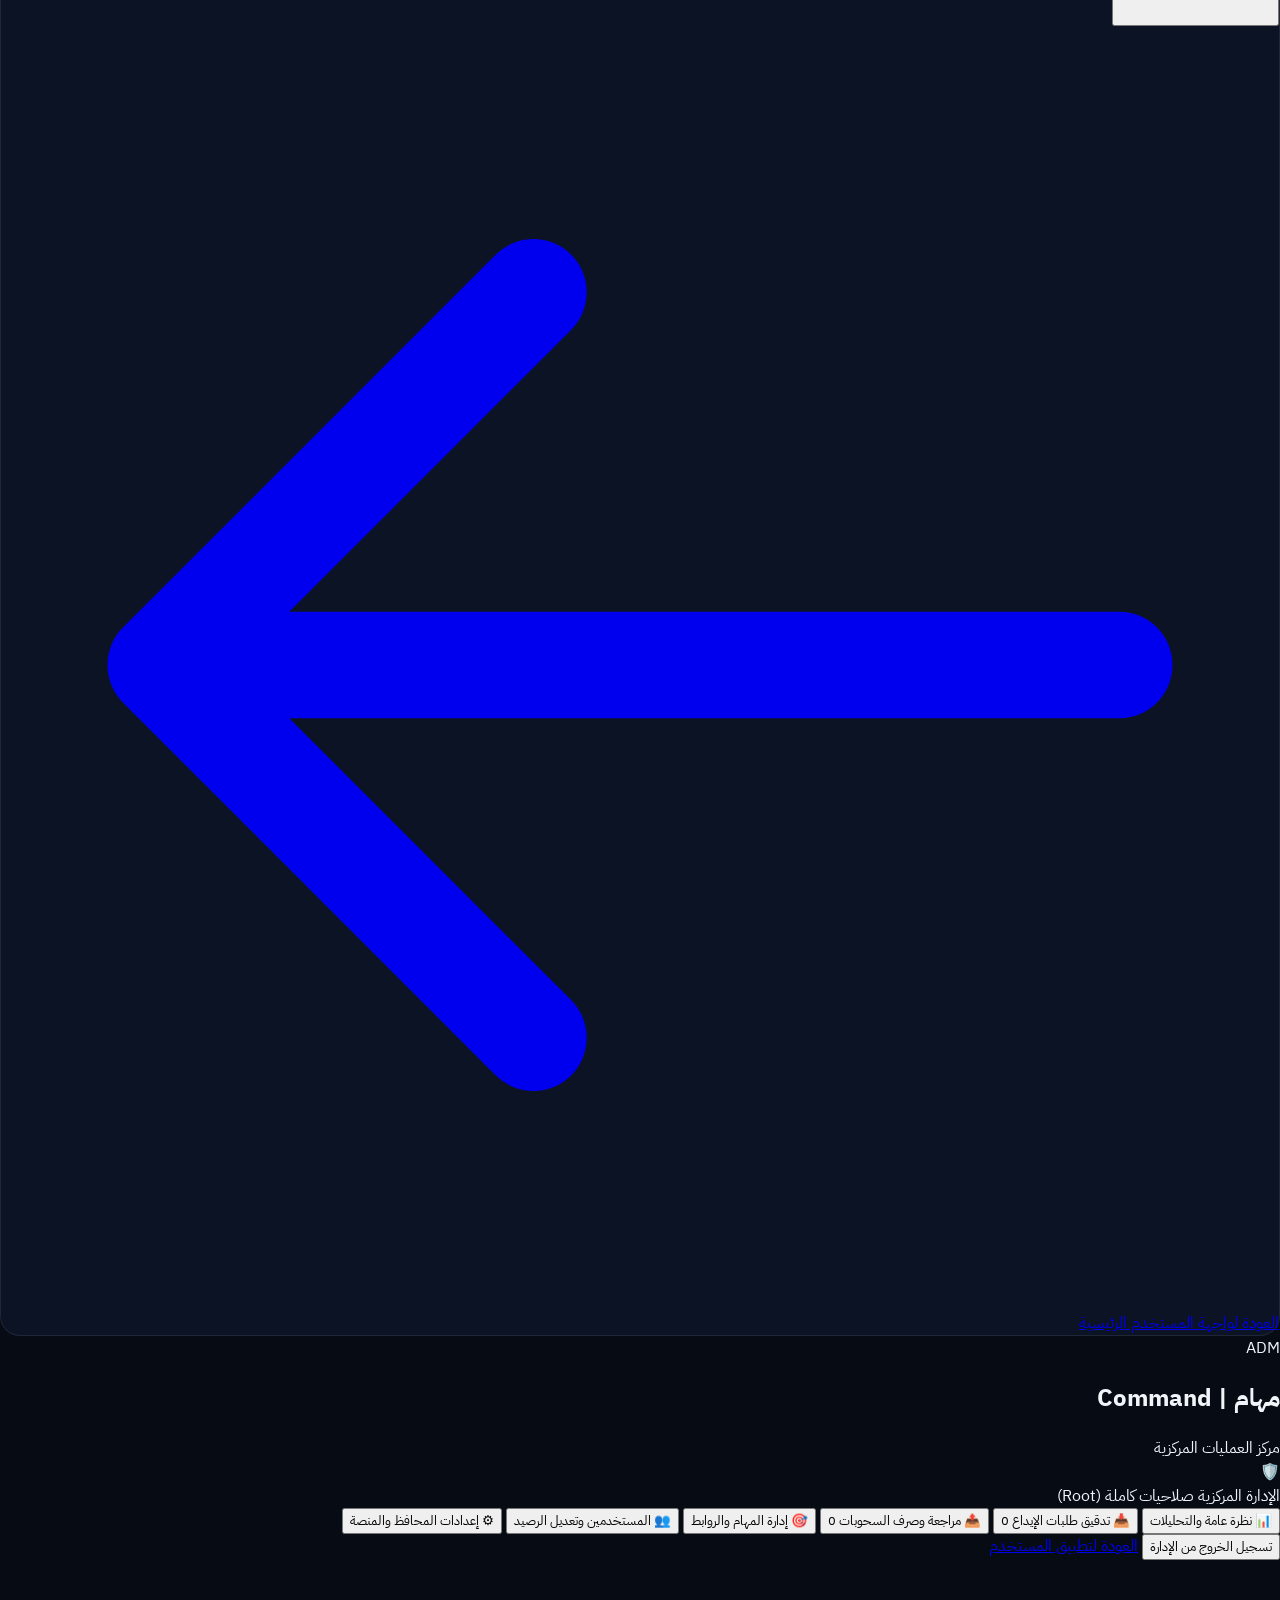
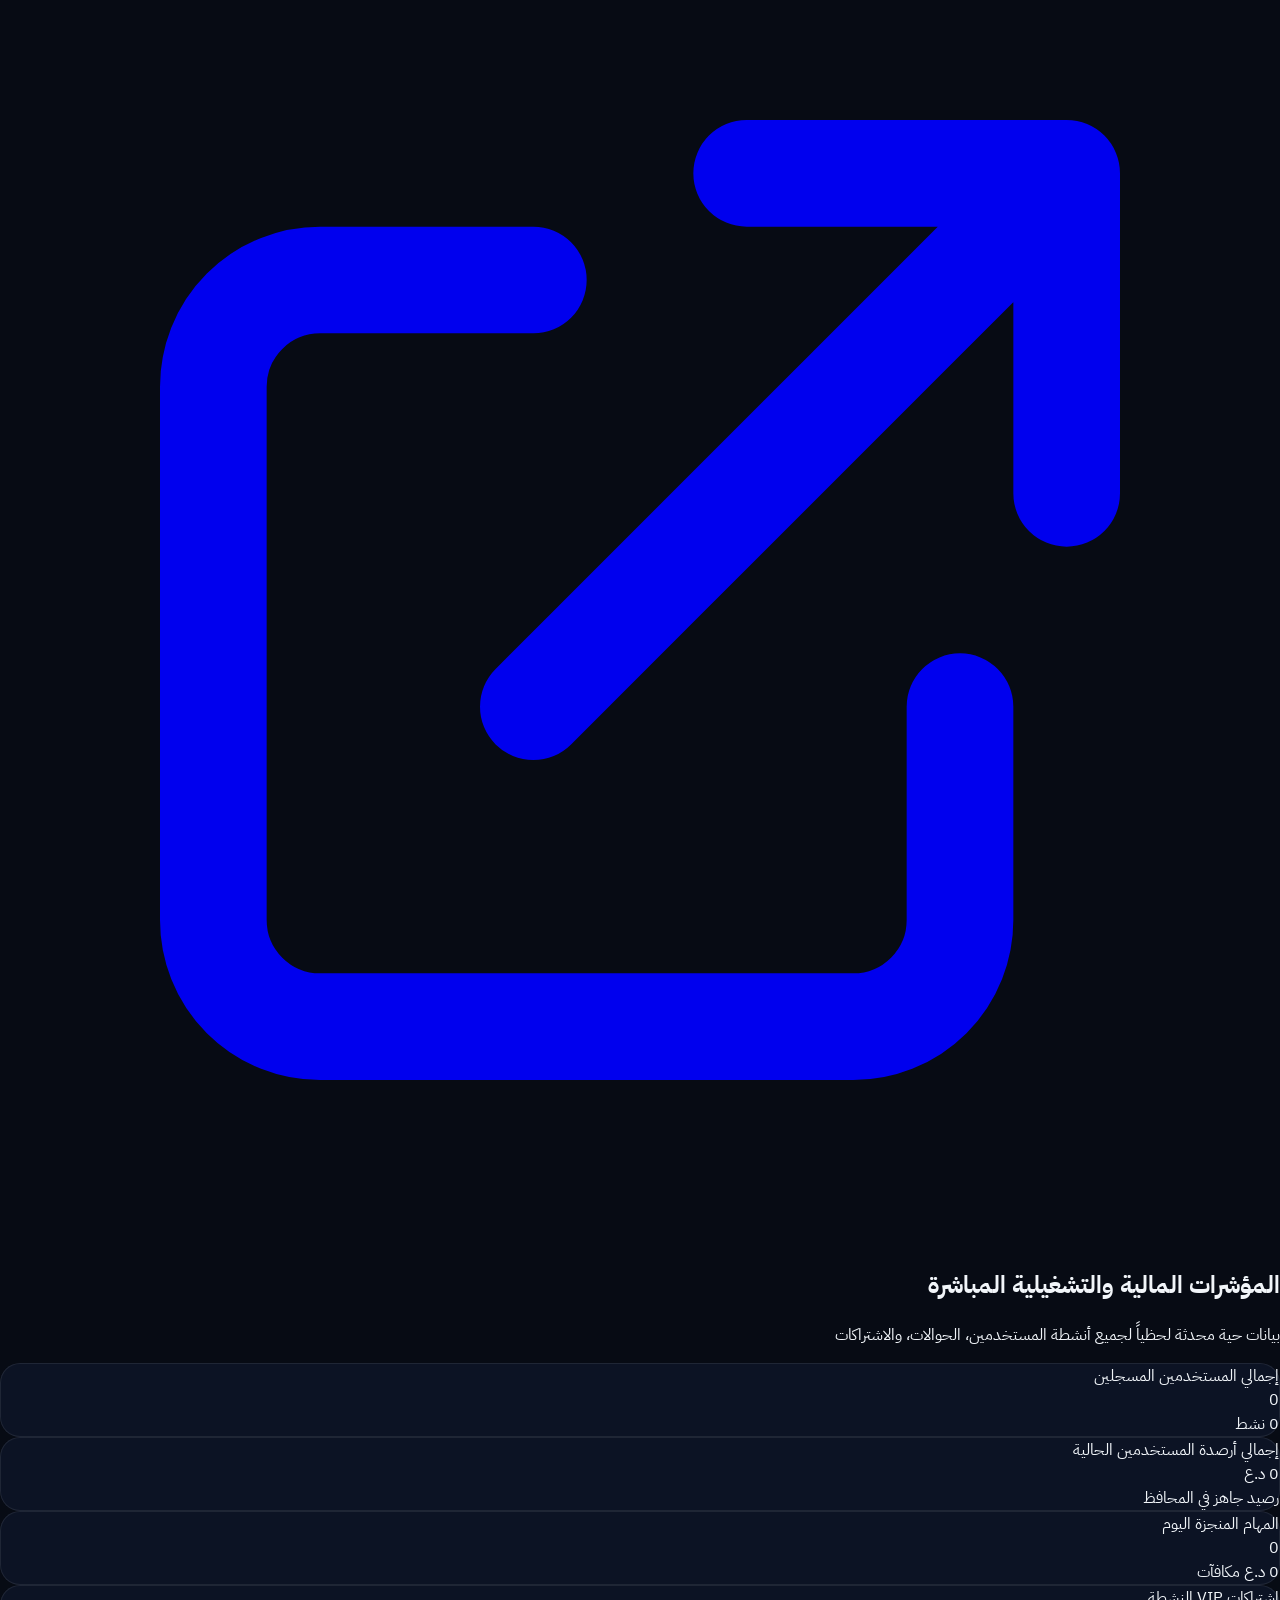
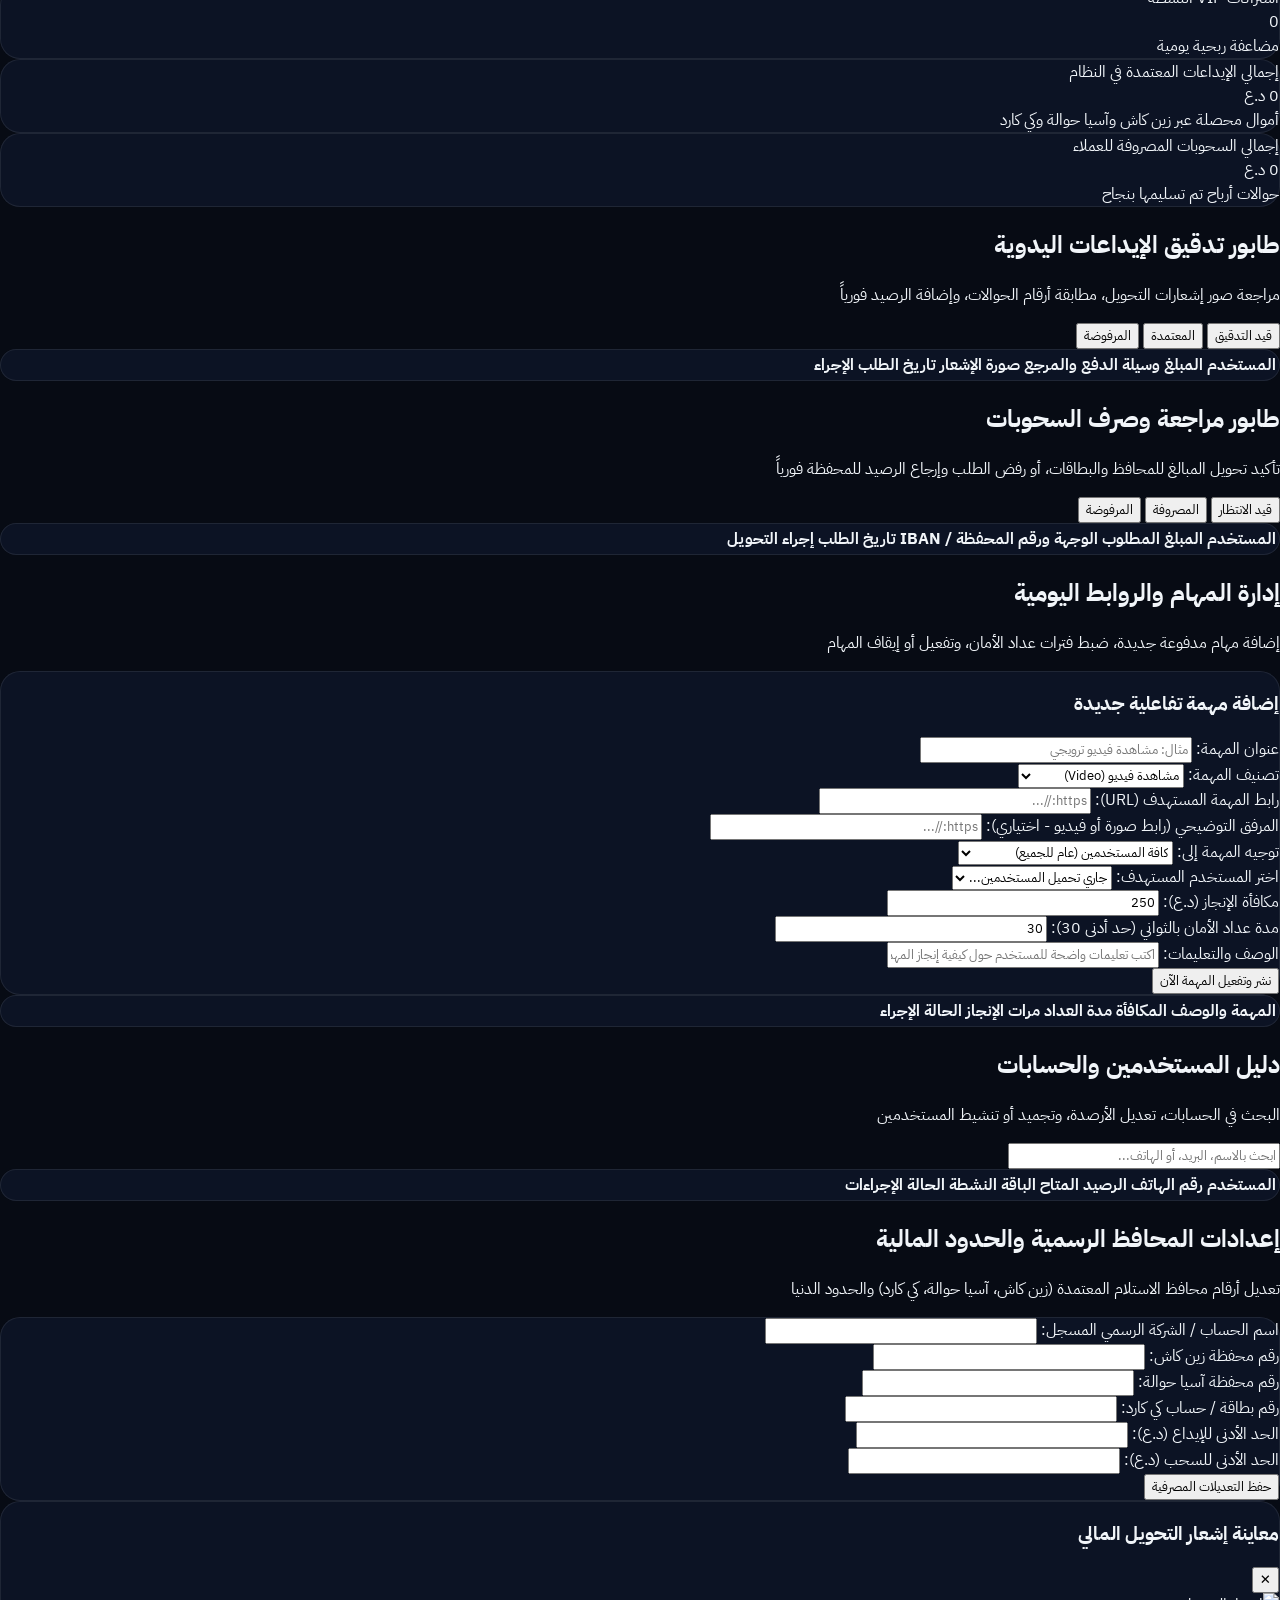
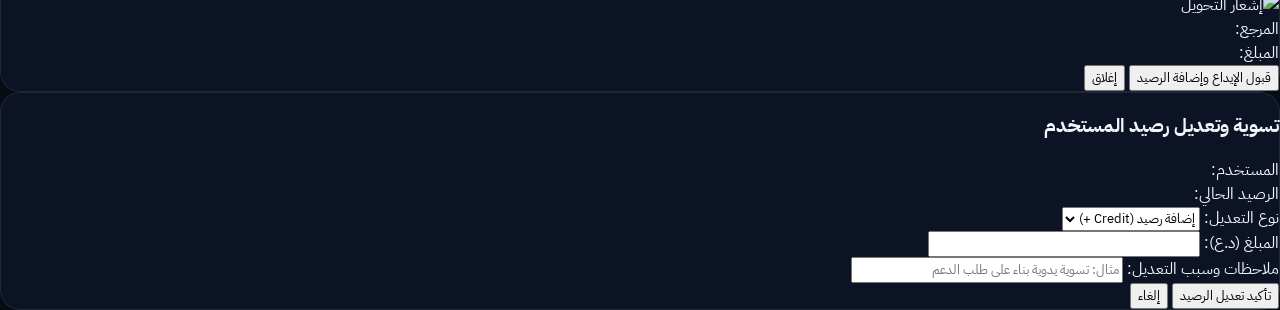
==== commit f9d1f48f: "feat: 5-tab floating nav with dedicated tasks engine, Google authentication, and admin task targetin" ====
--- a/admin.html
+++ b/admin.html
@@ -16,19 +16,47 @@
     <div class="ambient-glow-crimson"></div>
     <div class="ambient-glow-emerald"></div>
 
-    <!-- Admin Guard Overlay (If unauthenticated) -->
-    <div id="admin-auth-guard" class="hidden fixed inset-0 z-50 bg-[#070a13]/95 backdrop-blur-2xl items-center justify-center p-4">
-        <div class="glass-panel p-8 max-w-sm w-full text-center space-y-4 border-rose-500/30">
-            <div class="w-12 h-12 mx-auto rounded-2xl bg-rose-500/20 text-rose-400 flex items-center justify-center">
-                <svg class="w-6 h-6" fill="none" stroke="currentColor" viewBox="0 0 24 24">
-                    <path stroke-linecap="round" stroke-linejoin="round" stroke-width="2" d="M12 15v2m-6 4h12a2 2 0 002-2v-6a2 2 0 00-2-2H6a2 2 0 00-2 2v6a2 2 0 002 2zm10-10V7a4 4 0 00-8 0v4h8z"/>
-                </svg>
-            </div>
-            <h3 class="text-lg font-black text-white">منطقة إدارية مقيدة</h3>
-            <p id="admin-guard-message" class="text-xs text-slate-400 leading-relaxed"></p>
-            <a href="index.html" class="inline-block w-full py-3 rounded-xl bg-slate-800 hover:bg-slate-700 text-xs font-bold text-slate-200 transition">
-                العودة للواجهة الرئيسية وتسجيل الدخول
-            </a>
+    <!-- Admin Auth Guard / Dedicated Admin Login Form -->
+    <div id="admin-auth-guard" class="hidden fixed inset-0 z-50 bg-[#070b14]/98 backdrop-blur-2xl items-center justify-center p-4">
+        <div class="glass-panel p-8 max-w-md w-full space-y-6 border-amber-500/30 shadow-2xl shadow-amber-950/40">
+            <div class="text-center space-y-2">
+                <div class="w-16 h-16 mx-auto rounded-3xl bg-gradient-to-br from-amber-500 to-yellow-600 p-0.5 shadow-xl shadow-amber-950/50 flex items-center justify-center">
+                    <div class="w-full h-full bg-[#070b14] rounded-[22px] flex items-center justify-center">
+                        <svg class="w-8 h-8 text-amber-400" fill="none" stroke="currentColor" viewBox="0 0 24 24">
+                            <path stroke-linecap="round" stroke-linejoin="round" stroke-width="2" d="M12 15v2m-6 4h12a2 2 0 002-2v-6a2 2 0 00-2-2H6a2 2 0 00-2 2v6a2 2 0 002 2zm10-10V7a4 4 0 00-8 0v4h8z"/>
+                        </svg>
+                    </div>
+                </div>
+                <h3 class="text-xl font-black text-white">مهام | مركز العمليات والقيادة المركزية</h3>
+                <p class="text-xs text-amber-400 font-semibold">بوابة تسجيل دخول المسؤولين والمشرفين المعتمدين</p>
+                <div id="admin-login-error" class="hidden p-3 rounded-xl bg-rose-500/10 border border-rose-500/30 text-rose-400 text-xs font-bold text-center"></div>
+            </div>
+
+            <form id="admin-login-form" onsubmit="Admin.handleAdminLogin(event)" class="space-y-4">
+                <div>
+                    <label class="block text-xs font-bold text-slate-300 mb-1.5">البريد الإلكتروني الإداري:</label>
+                    <input type="text" id="admin-login-identifier" required value="admin@maham.iq" placeholder="admin@maham.iq" class="w-full px-4 py-3 rounded-xl bg-slate-900 border border-slate-700 text-white font-mono text-xs outline-none focus:border-amber-500 transition">
+                </div>
+                <div>
+                    <label class="block text-xs font-bold text-slate-300 mb-1.5">كلمة مرور المشرف:</label>
+                    <input type="password" id="admin-login-password" required value="Admin@Maham2026!" placeholder="••••••••" class="w-full px-4 py-3 rounded-xl bg-slate-900 border border-slate-700 text-white font-mono text-xs outline-none focus:border-amber-500 transition">
+                </div>
+                <button type="submit" id="admin-login-submit-btn" class="w-full py-3.5 rounded-xl bg-gradient-to-r from-amber-500 to-yellow-600 hover:from-amber-400 hover:to-yellow-500 text-slate-950 font-black text-xs shadow-lg shadow-amber-950/40 active:scale-98 transition flex items-center justify-center gap-2">
+                    <span>تسجيل الدخول إلى مركز القيادة</span>
+                    <svg class="w-4 h-4" fill="none" stroke="currentColor" viewBox="0 0 24 24">
+                        <path stroke-linecap="round" stroke-linejoin="round" stroke-width="2" d="M14 5l7 7m0 0l-7 7m7-7H3"/>
+                    </svg>
+                </button>
+            </form>
+
+            <div class="text-center pt-2 border-t border-slate-800">
+                <a href="index.html" class="text-xs text-slate-400 hover:text-white transition flex items-center justify-center gap-1.5">
+                    <svg class="w-3.5 h-3.5" fill="none" stroke="currentColor" viewBox="0 0 24 24">
+                        <path stroke-linecap="round" stroke-linejoin="round" stroke-width="2" d="M10 19l-7-7m0 0l7-7m-7 7h18"/>
+                    </svg>
+                    <span>العودة لواجهة المستخدم الرئيسية</span>
+                </a>
+            </div>
         </div>
     </div>
 
@@ -87,7 +115,10 @@
                 </nav>
             </div>
 
-            <div class="pt-4 border-t border-slate-800/80">
+            <div class="pt-4 border-t border-slate-800/80 space-y-2">
+                <button onclick="Admin.handleLogout()" class="w-full flex items-center justify-center gap-2 py-2 rounded-xl bg-rose-500/10 hover:bg-rose-500/20 text-rose-400 text-xs font-bold transition">
+                    <span>تسجيل الخروج من الإدارة</span>
+                </button>
                 <a href="index.html" class="w-full flex items-center justify-center gap-2 py-2.5 rounded-xl bg-slate-900 hover:bg-slate-800 text-xs text-slate-300 font-semibold transition">
                     <span>العودة لتطبيق المستخدم</span>
                     <svg class="w-3.5 h-3.5" fill="none" stroke="currentColor" viewBox="0 0 24 24">
@@ -245,6 +276,23 @@
                         <div>
                             <label class="block font-bold text-slate-300 mb-1">رابط المهمة المستهدف (URL):</label>
                             <input type="url" id="task-new-url" required placeholder="https://..." class="w-full px-3 py-2.5 rounded-xl bg-slate-900 border border-slate-700 text-white font-mono outline-none">
+                        </div>
+                        <div>
+                            <label class="block font-bold text-slate-300 mb-1">المرفق التوضيحي (رابط صورة أو فيديو - اختياري):</label>
+                            <input type="url" id="task-new-attachment" placeholder="https://..." class="w-full px-3 py-2.5 rounded-xl bg-slate-900 border border-slate-700 text-white font-mono outline-none">
+                        </div>
+                        <div>
+                            <label class="block font-bold text-slate-300 mb-1">توجيه المهمة إلى:</label>
+                            <select id="task-new-target-type" onchange="Admin.toggleTargetUserField()" class="w-full px-3 py-2.5 rounded-xl bg-slate-900 border border-slate-700 text-white outline-none">
+                                <option value="all">كافة المستخدمين (عام للجميع)</option>
+                                <option value="specific">مستخدم محدد (خاص بمستخدم معين)</option>
+                            </select>
+                        </div>
+                        <div id="task-new-target-user-container" class="hidden">
+                            <label class="block font-bold text-slate-300 mb-1">اختر المستخدم المستهدف:</label>
+                            <select id="task-new-target-user" class="w-full px-3 py-2.5 rounded-xl bg-slate-900 border border-amber-500/50 text-white outline-none">
+                                <option value="">جاري تحميل المستخدمين...</option>
+                            </select>
                         </div>
                         <div>
                             <label class="block font-bold text-slate-300 mb-1">مكافأة الإنجاز (د.ع):</label>
--- a/assets/css/app.css
+++ b/assets/css/app.css
@@ -1,44 +1,54 @@
 /**
- * MAHAM FinTech Platform - Custom Stylesheet
- * High-Trust Glassmorphism, Cinematic Splash Animations & Iraqi FinTech Palette
+ * MAHAM FinTech Platform - Luxury Iraqi FinTech Design System
+ * Primary Typography: 'IBM Plex Sans Arabic' & 'Almarai'
+ * Palette: Deep Obsidian, Emerald Green, Crimson Ruby & Amber Gold
  */
 
-@import url('https://fonts.googleapis.com/css2?family=Cairo:wght@400;500;600;700;800;900&family=Tajawal:wght@400;500;700;800&display=swap');
+@import url('https://fonts.googleapis.com/css2?family=IBM+Plex+Sans+Arabic:wght@300;400;500;600;700&family=Almarai:wght@300;400;700;800&display=swap');
 
 :root {
-    --font-primary: 'Cairo', 'Tajawal', sans-serif;
-    --color-bg: #090e1a;
-    --color-surface: rgba(18, 26, 43, 0.75);
-    --color-surface-hover: rgba(30, 41, 59, 0.85);
+    --font-primary: 'IBM Plex Sans Arabic', 'Almarai', system-ui, -apple-system, sans-serif;
+    --font-heading: 'IBM Plex Sans Arabic', 'Almarai', sans-serif;
+    --color-bg: #070b14;
+    --color-surface: rgba(15, 23, 42, 0.78);
+    --color-surface-hover: rgba(30, 41, 59, 0.9);
     --color-border: rgba(255, 255, 255, 0.08);
-    --color-border-hover: rgba(255, 255, 255, 0.16);
+    --color-border-hover: rgba(255, 255, 255, 0.18);
     --color-emerald: #10b981;
-    --color-emerald-glow: rgba(16, 185, 129, 0.25);
+    --color-emerald-glow: rgba(16, 185, 129, 0.28);
     --color-crimson: #e11d48;
-    --color-crimson-glow: rgba(225, 29, 72, 0.25);
-    --color-gold: #f59e0b;
+    --color-amber: #f59e0b;
 }
 
 * {
-    font-family: var(--font-primary);
+    font-family: var(--font-primary) !important;
     box-sizing: border-box;
     -webkit-tap-highlight-color: transparent;
+}
+
+html {
+    scroll-behavior: smooth;
+    overflow-x: clip;
 }
 
 body {
     background-color: var(--color-bg);
     color: #f1f5f9;
-    overflow-x: hidden;
+    overflow-x: clip;
     min-height: 100vh;
+    padding: 0;
+    margin: 0;
+    -webkit-font-smoothing: antialiased;
+    -moz-osx-font-smoothing: grayscale;
 }
 
 /* Custom Scrollbars */
 ::-webkit-scrollbar {
-    width: 6px;
-    height: 6px;
+    width: 5px;
+    height: 5px;
 }
 ::-webkit-scrollbar-track {
-    background: #090e1a;
+    background: #070b14;
 }
 ::-webkit-scrollbar-thumb {
     background: #1e293b;
@@ -48,70 +58,90 @@
     background: #334155;
 }
 
-/* Glassmorphism Surface Classes */
+/* Glassmorphism Surface Cards */
 .glass-panel {
     background: var(--color-surface);
-    backdrop-filter: blur(16px);
-    -webkit-backdrop-filter: blur(16px);
+    backdrop-filter: blur(20px);
+    -webkit-backdrop-filter: blur(20px);
     border: 1px solid var(--color-border);
     border-radius: 1.25rem;
-    transition: all 0.25s cubic-bezier(0.4, 0, 0.2, 1);
+    transition: all 0.25s cubic-bezier(0.16, 1, 0.3, 1);
 }
 
 .glass-panel:hover {
     border-color: var(--color-border-hover);
 }
 
-.glass-card-interactive {
-    transition: transform 0.2s ease, box-shadow 0.2s ease, border-color 0.2s ease;
-}
-
-.glass-card-interactive:hover {
-    transform: translateY(-2px);
-    box-shadow: 0 12px 30px -10px rgba(0, 0, 0, 0.5);
-    border-color: rgba(255, 255, 255, 0.18);
+/* Digital Luxury Card (FinTech Visa/MasterCard styling) */
+.fintech-card {
+    background: linear-gradient(135deg, #0d1b2e 0%, #091220 50%, #060a12 100%);
+    border: 1px solid rgba(255, 255, 255, 0.12);
+    box-shadow: 0 20px 40px -15px rgba(0, 0, 0, 0.7), 0 0 30px -10px rgba(16, 185, 129, 0.15);
+    border-radius: 1.5rem;
+    position: relative;
+    overflow: hidden;
+}
+
+.fintech-card::before {
+    content: '';
+    position: absolute;
+    top: -50%;
+    right: -20%;
+    width: 300px;
+    height: 300px;
+    background: radial-gradient(circle, rgba(16, 185, 129, 0.18) 0%, rgba(16, 185, 129, 0) 70%);
+    pointer-events: none;
 }
 
 /* Ambient Radial Background Glows */
 .ambient-glow-emerald {
     position: fixed;
-    top: -150px;
-    right: -100px;
-    width: 450px;
-    height: 450px;
-    background: radial-gradient(circle, rgba(16, 185, 129, 0.12) 0%, rgba(16, 185, 129, 0) 70%);
+    top: -120px;
+    right: -80px;
+    width: 400px;
+    height: 400px;
+    background: radial-gradient(circle, rgba(16, 185, 129, 0.14) 0%, rgba(16, 185, 129, 0) 70%);
     pointer-events: none;
     z-index: 0;
 }
 
 .ambient-glow-crimson {
     position: fixed;
-    bottom: -150px;
-    left: -100px;
-    width: 450px;
-    height: 450px;
+    bottom: -120px;
+    left: -80px;
+    width: 400px;
+    height: 400px;
     background: radial-gradient(circle, rgba(225, 29, 72, 0.10) 0%, rgba(225, 29, 72, 0) 70%);
     pointer-events: none;
     z-index: 0;
 }
 
-/* Cinematic Splash Screen Keyframes & Styles */
+/* ========================================================================= */
+/* CINEMATIC SPLASH SCREEN (Opaque & Standalone Dismissal) */
+/* ========================================================================= */
 #splash-screen {
-    position: fixed;
-    inset: 0;
-    z-index: 99999;
-    background: #070b14;
-    display: flex;
-    flex-direction: column;
-    align-items: center;
-    justify-content: center;
-    transition: opacity 0.6s cubic-bezier(0.16, 1, 0.3, 1), visibility 0.6s;
+    position: fixed !important;
+    top: 0 !important;
+    left: 0 !important;
+    right: 0 !important;
+    bottom: 0 !important;
+    width: 100vw !important;
+    height: 100vh !important;
+    z-index: 999999 !important;
+    background: #060911 !important;
+    display: flex !important;
+    flex-direction: column !important;
+    align-items: center !important;
+    justify-content: center !important;
+    transition: opacity 0.5s ease, visibility 0.5s ease;
+    opacity: 1;
+    visibility: visible;
 }
 
 #splash-screen.splash-exit {
-    opacity: 0;
-    visibility: hidden;
-    pointer-events: none;
+    opacity: 0 !important;
+    visibility: hidden !important;
+    pointer-events: none !important;
 }
 
 .splash-emblem {
@@ -121,22 +151,22 @@
 @keyframes emblemPulse {
     0% {
         transform: scale(0.96);
-        box-shadow: 0 0 30px rgba(16, 185, 129, 0.2);
+        box-shadow: 0 0 25px rgba(16, 185, 129, 0.2);
     }
     100% {
         transform: scale(1.04);
-        box-shadow: 0 0 50px rgba(16, 185, 129, 0.45), 0 0 80px rgba(225, 29, 72, 0.25);
+        box-shadow: 0 0 50px rgba(16, 185, 129, 0.5), 0 0 80px rgba(225, 29, 72, 0.25);
     }
 }
 
 .splash-text-reveal {
-    animation: textFadeInUp 1s ease-out forwards;
+    animation: textFadeInUp 0.8s ease-out forwards;
 }
 
 @keyframes textFadeInUp {
     0% {
         opacity: 0;
-        transform: translateY(16px);
+        transform: translateY(12px);
     }
     100% {
         opacity: 1;
@@ -144,28 +174,38 @@
     }
 }
 
-/* Floating Bottom Navigation Bar (Mobile) */
+/* ========================================================================= */
+/* FLOATING BOTTOM NAVIGATION BAR (Strict Viewport Docking) */
+/* ========================================================================= */
 .mobile-bottom-nav {
-    position: fixed;
-    bottom: 1rem;
-    left: 1rem;
-    right: 1rem;
-    z-index: 40;
-    background: rgba(15, 23, 42, 0.88);
-    backdrop-filter: blur(20px);
-    -webkit-backdrop-filter: blur(20px);
-    border: 1px solid rgba(255, 255, 255, 0.12);
-    border-radius: 1.5rem;
-    box-shadow: 0 10px 30px -5px rgba(0, 0, 0, 0.6);
+    position: fixed !important;
+    bottom: 14px !important;
+    left: 14px !important;
+    right: 14px !important;
+    max-width: 460px !important;
+    margin: 0 auto !important;
+    z-index: 99999 !important;
+    background: rgba(11, 17, 30, 0.96) !important;
+    backdrop-filter: blur(28px) !important;
+    -webkit-backdrop-filter: blur(28px) !important;
+    border: 1px solid rgba(255, 255, 255, 0.14) !important;
+    border-radius: 1.5rem !important;
+    box-shadow: 0 16px 40px -5px rgba(0, 0, 0, 0.85), 0 0 1px 1px rgba(255, 255, 255, 0.1) !important;
+    padding: 6px 8px !important;
+    transform: translateZ(0) !important;
+    -webkit-transform: translateZ(0) !important;
 }
 
 .nav-tab-btn {
     position: relative;
-    transition: all 0.2s cubic-bezier(0.4, 0, 0.2, 1);
+    transition: all 0.2s cubic-bezier(0.16, 1, 0.3, 1);
+    border-radius: 1rem;
+    padding: 6px 2px;
 }
 
 .nav-tab-btn.active {
-    color: #10b981;
+    color: #10b981 !important;
+    background: rgba(16, 185, 129, 0.1) !important;
 }
 
 .nav-tab-btn.active .nav-indicator {
@@ -175,13 +215,13 @@
 
 .nav-indicator {
     position: absolute;
-    bottom: -4px;
-    left: 20%;
-    right: 20%;
+    bottom: 2px;
+    left: 25%;
+    right: 25%;
     height: 3px;
     background: #10b981;
     border-radius: 9999px;
-    box-shadow: 0 0 12px #10b981;
+    box-shadow: 0 0 10px #10b981;
     opacity: 0;
     transform: scaleX(0);
     transition: all 0.25s ease;
@@ -194,36 +234,36 @@
     transform-origin: 50% 50%;
 }
 
-/* Financial Number Typography */
+/* Currency Subtext */
 .currency-iqd {
-    font-size: 0.85em;
-    font-weight: 600;
+    font-size: 0.8em;
+    font-weight: 700;
     color: #94a3b8;
-    margin-right: 0.25rem;
+    margin-right: 0.2rem;
 }
 
 /* Custom Notification Toast */
 .toast-container {
     position: fixed;
-    top: 1.25rem;
+    top: 1rem;
     left: 50%;
     transform: translateX(-50%);
-    z-index: 9999;
+    z-index: 999999;
     display: flex;
     flex-direction: column;
     gap: 0.5rem;
-    width: 90%;
-    max-width: 420px;
+    width: 92%;
+    max-width: 400px;
     pointer-events: none;
 }
 
 .toast-item {
     pointer-events: auto;
-    background: rgba(15, 23, 42, 0.95);
-    backdrop-filter: blur(12px);
+    background: rgba(11, 17, 30, 0.96);
+    backdrop-filter: blur(16px);
     border: 1px solid rgba(255, 255, 255, 0.12);
-    box-shadow: 0 10px 25px -5px rgba(0, 0, 0, 0.5);
-    border-radius: 1rem;
+    box-shadow: 0 12px 30px -5px rgba(0, 0, 0, 0.7);
+    border-radius: 1.25rem;
     padding: 0.875rem 1.25rem;
     display: flex;
     align-items: center;
@@ -241,4 +281,3 @@
         transform: translateY(0);
     }
 }
-
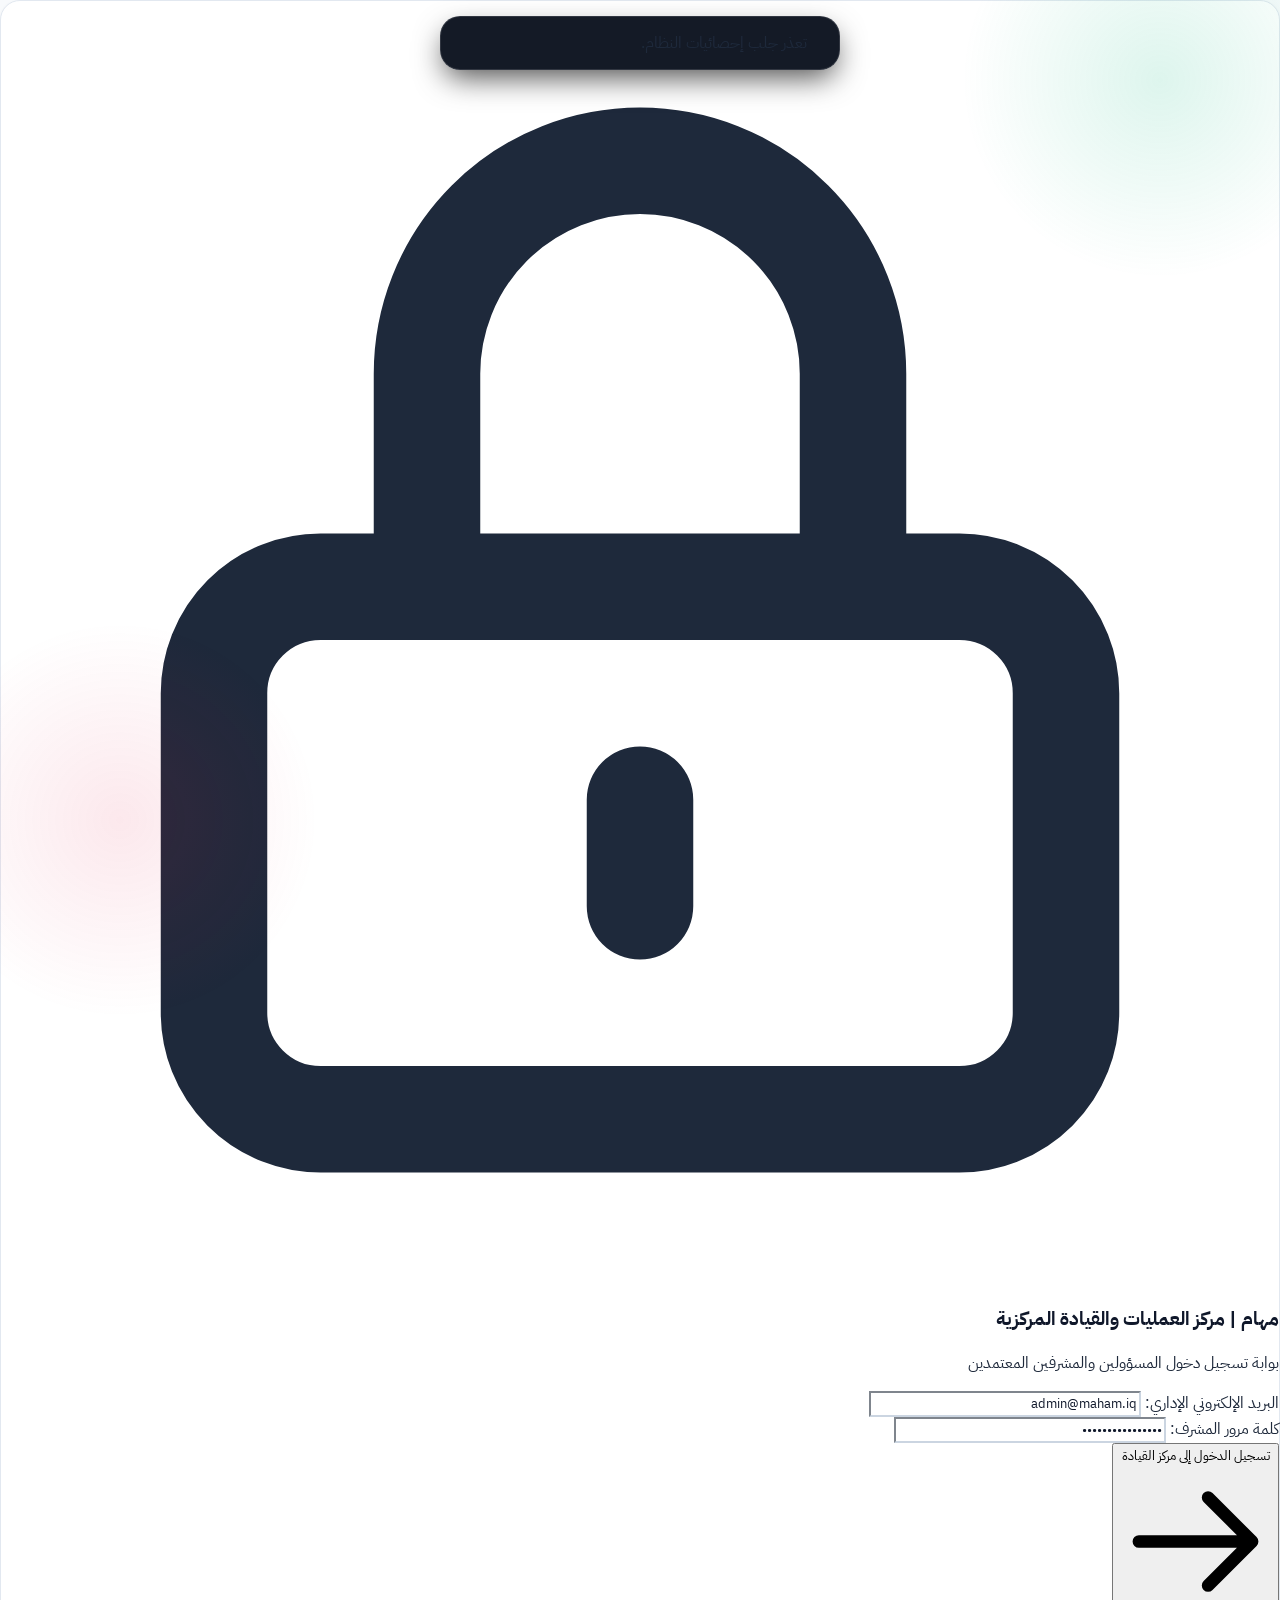
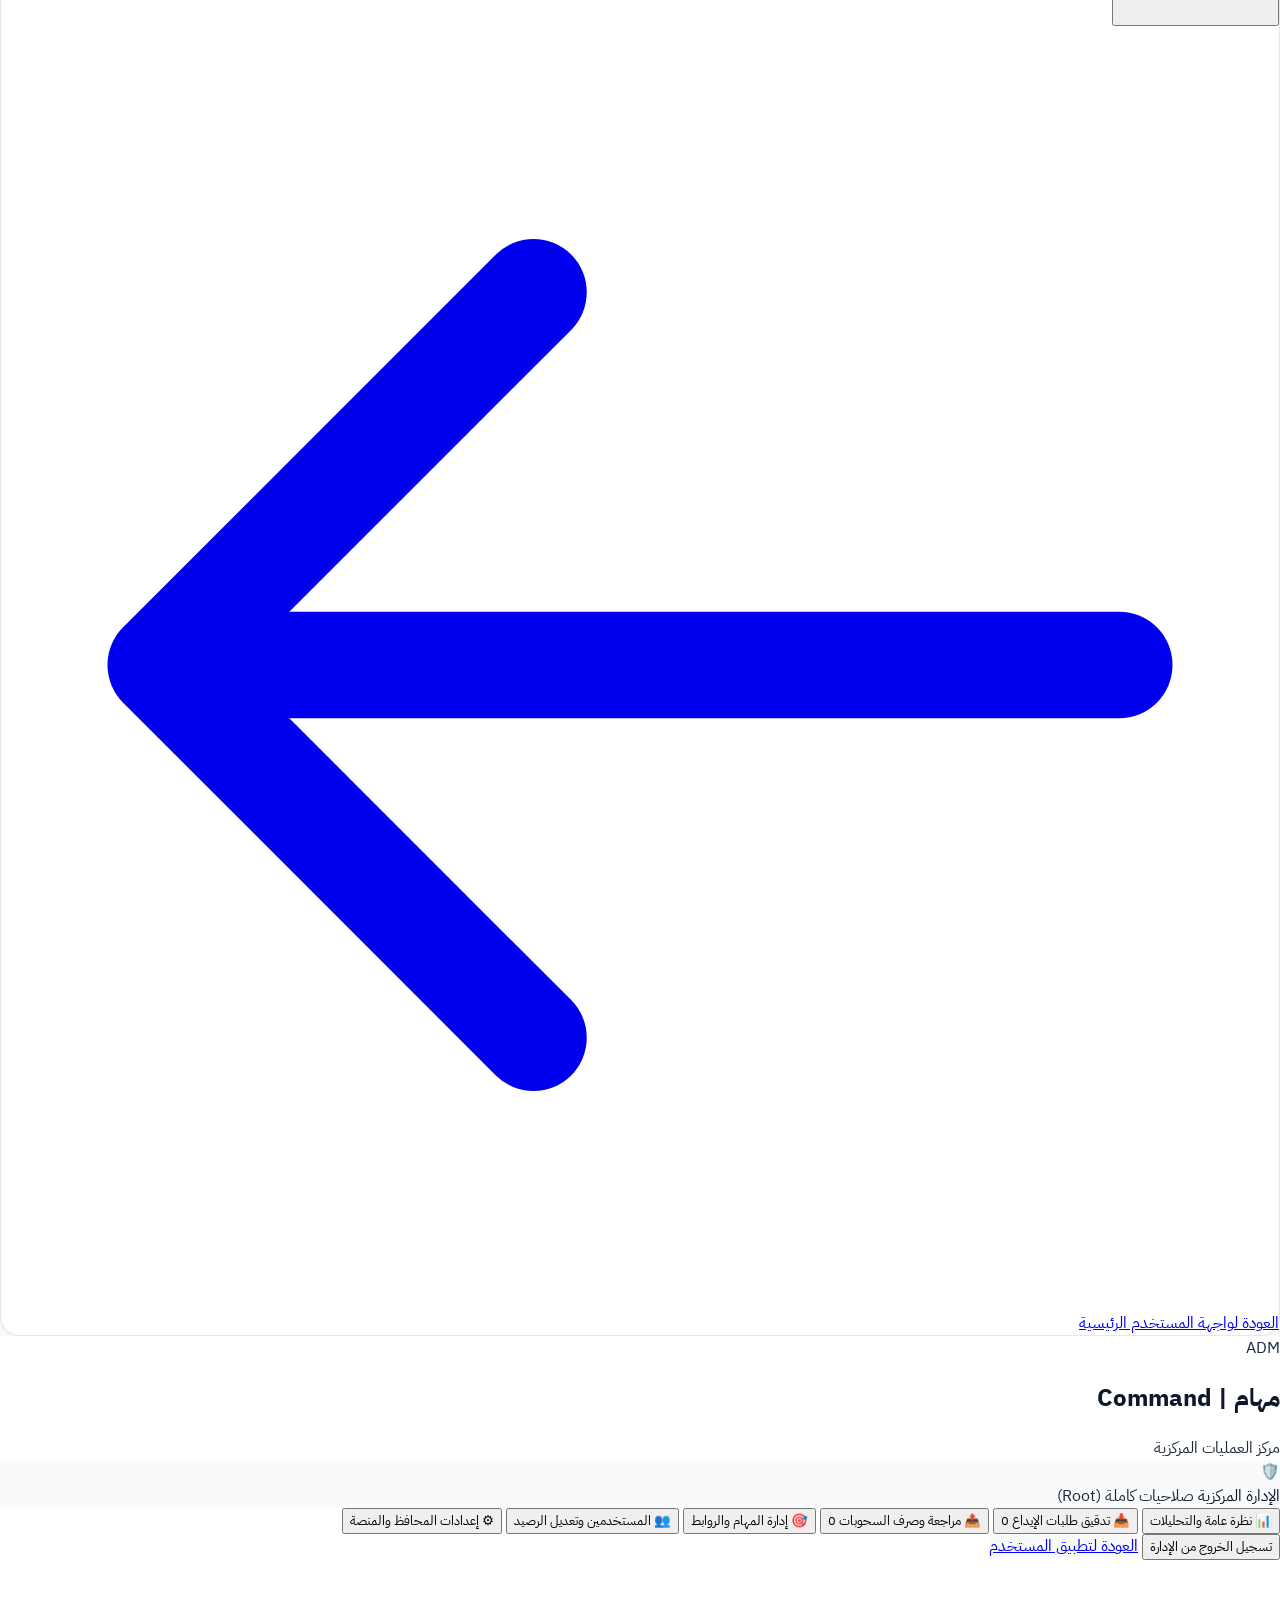
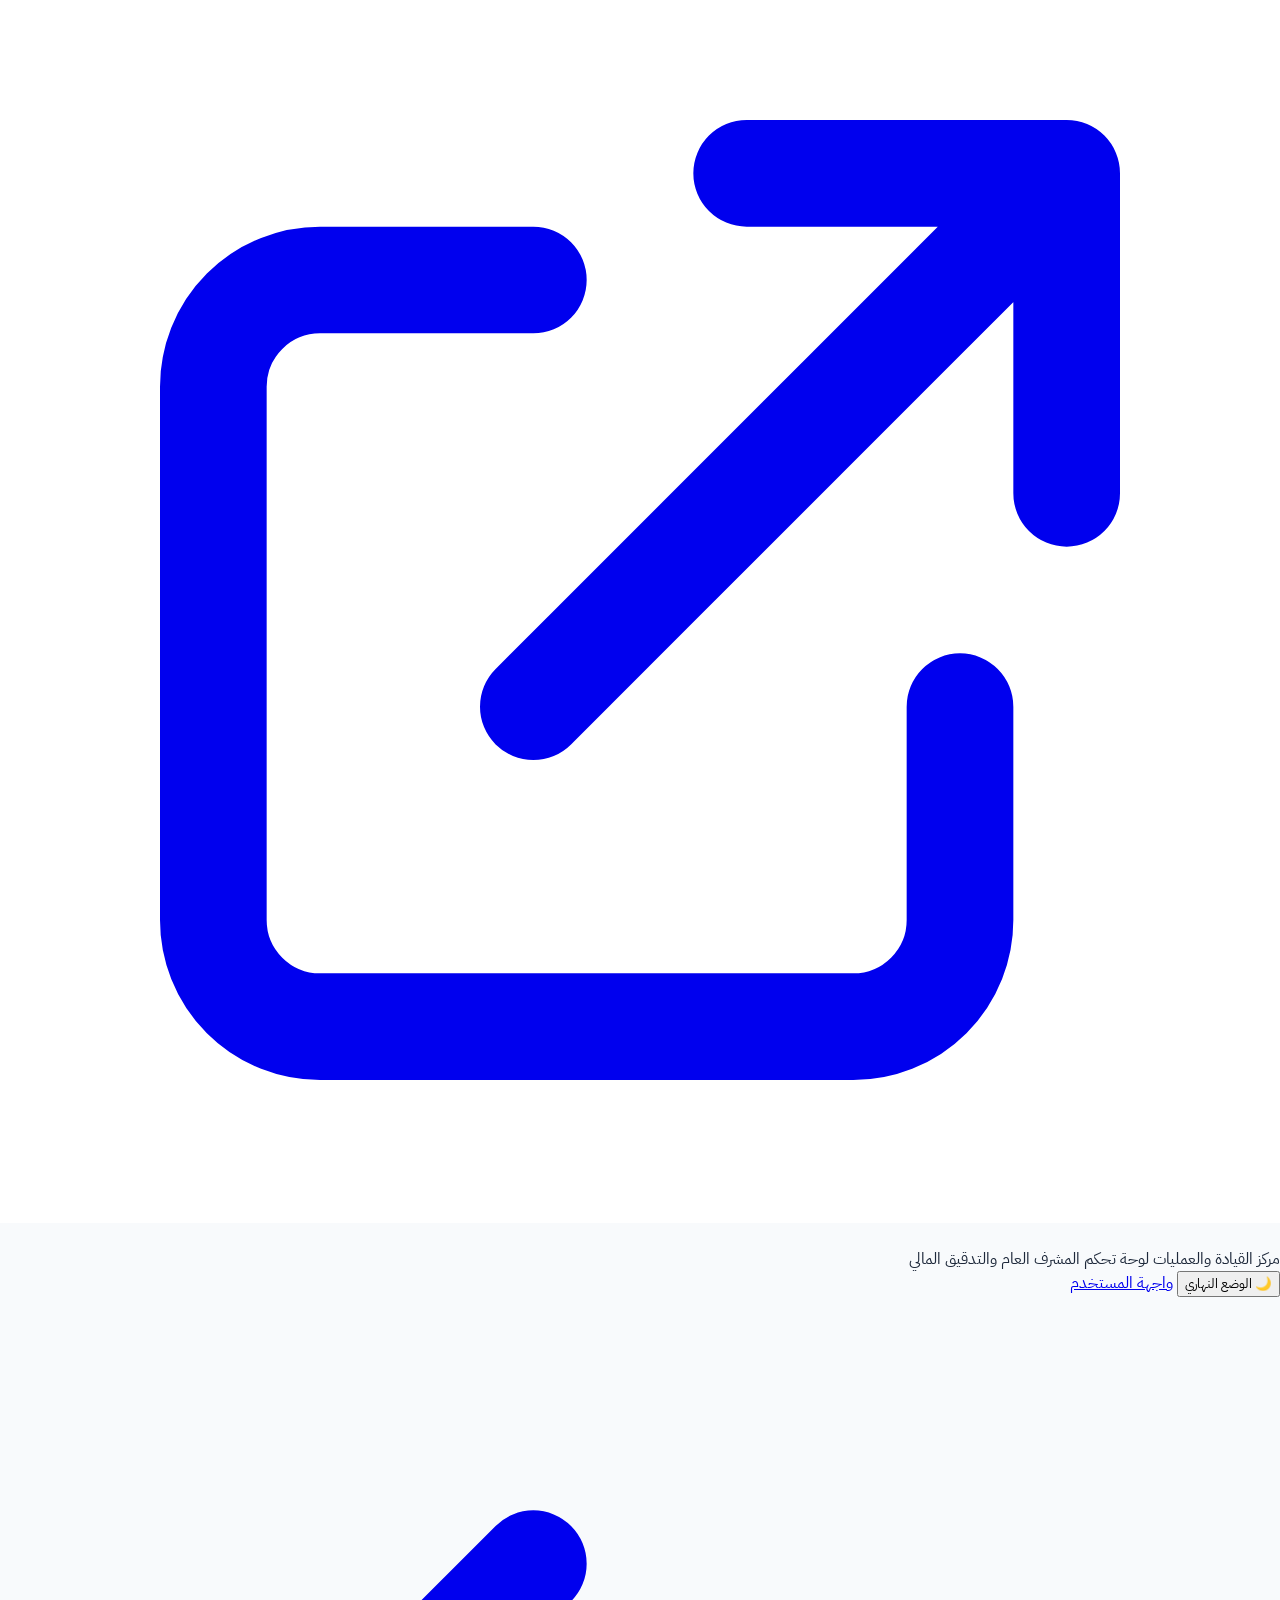
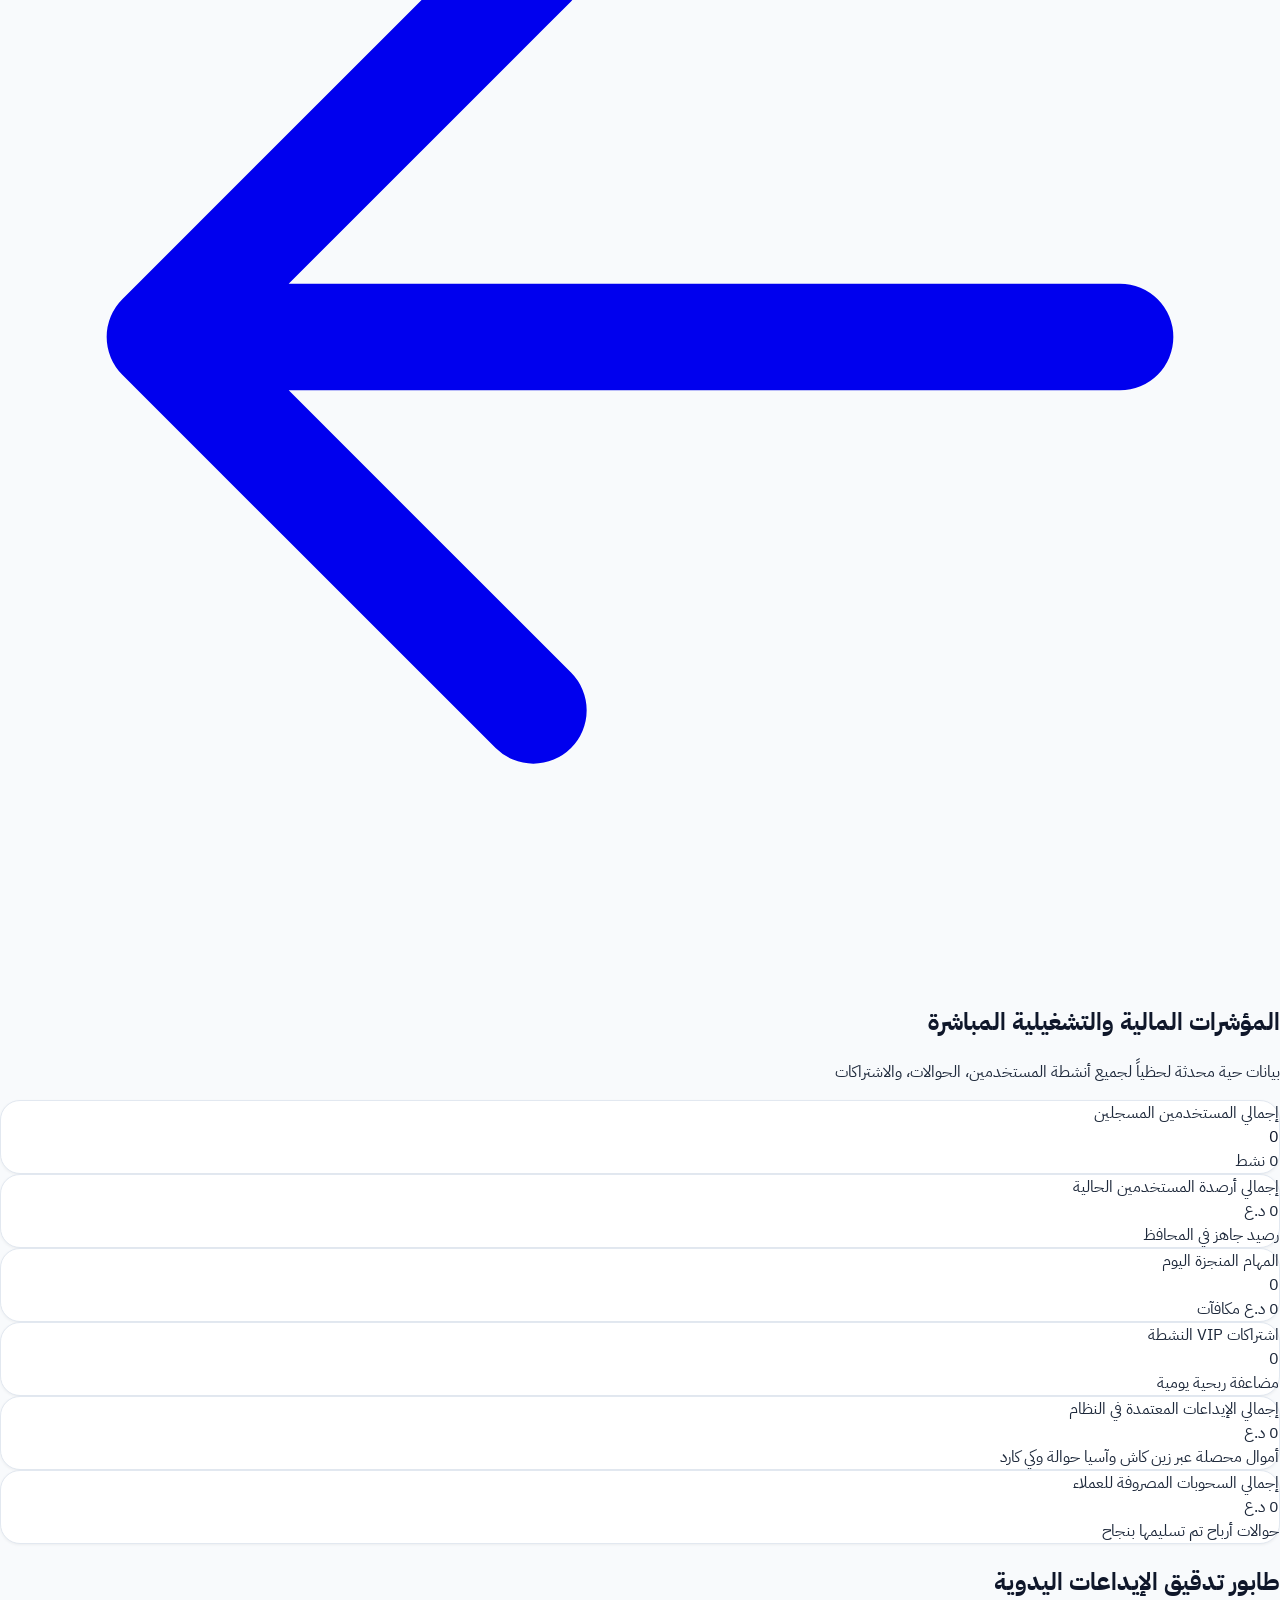
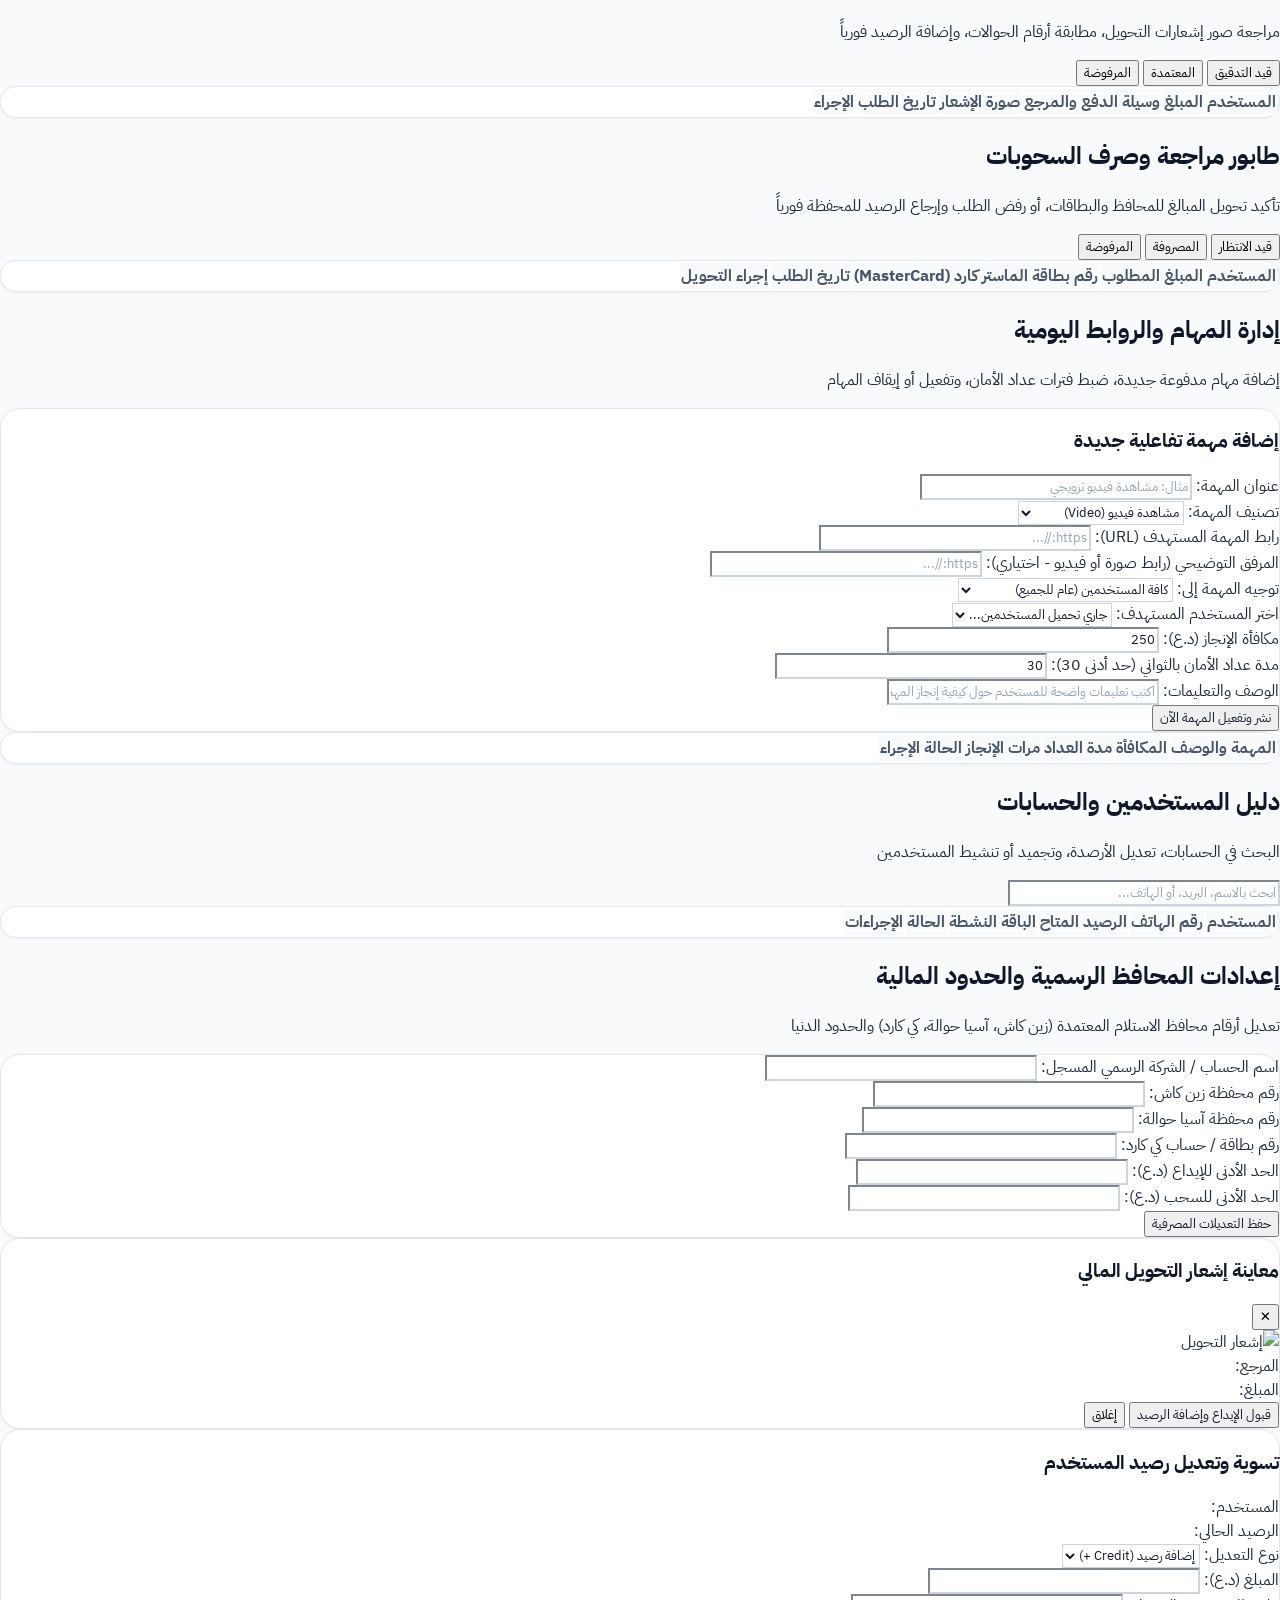
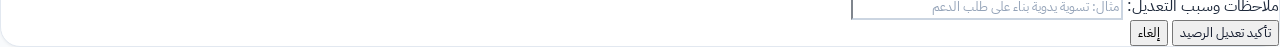
==== commit ce2c3c54: "feat: complete Phase 4 payments overhaul with Asiacell anti-fraud scratch cards, exclusive Mastercar" ====
--- a/admin.html
+++ b/admin.html
@@ -1,5 +1,5 @@
 <!DOCTYPE html>
-<html lang="ar" dir="rtl" class="dark">
+<html lang="ar" dir="rtl">
 <head>
     <meta charset="UTF-8">
     <meta name="viewport" content="width=device-width, initial-scale=1.0, maximum-scale=1.0, user-scalable=no">
@@ -8,9 +8,9 @@
     <!-- Fonts & Tailwind -->
     <link rel="icon" type="image/svg+xml" href="data:image/svg+xml,<svg xmlns='http://www.w3.org/2000/svg' viewBox='0 0 100 100'><rect width='100' height='100' rx='24' fill='%230f172a'/><path d='M30 50L45 65L75 35' fill='none' stroke='%23f59e0b' stroke-width='8' stroke-linecap='round'/></svg>">
     <script src="https://cdn.tailwindcss.com"></script>
-    <link rel="stylesheet" href="assets/css/app.css">
+    <link rel="stylesheet" href="assets/css/app.css?v=2.3">
 </head>
-<body class="bg-[#070a13] text-slate-100 min-h-screen selection:bg-amber-500/30 selection:text-amber-300">
+<body class="bg-slate-50 dark:bg-[#070a13] text-slate-800 dark:text-slate-100 min-h-screen selection:bg-amber-500/30 selection:text-amber-300 transition-colors">
 
     <!-- Ambient Glowing Backdrops -->
     <div class="ambient-glow-crimson"></div>
@@ -130,6 +130,30 @@
 
         <!-- Admin Workspace -->
         <main class="flex-1 mr-64 lg:mr-72 p-6 lg:p-8 max-w-7xl mx-auto w-full">
+
+            <!-- Admin Top Action Bar with Light/Dark Mode Switcher -->
+            <header class="flex items-center justify-between pb-5 mb-6 border-b border-slate-800">
+                <div class="flex items-center gap-3">
+                    <span class="px-3 py-1 rounded-full text-xs font-bold bg-amber-500/20 text-amber-400 border border-amber-500/30">
+                        مركز القيادة والعمليات
+                    </span>
+                    <span class="text-xs text-slate-400 hidden sm:inline font-medium">لوحة تحكم المشرف العام والتدقيق المالي</span>
+                </div>
+                
+                <div class="flex items-center gap-3">
+                    <!-- زر تبديل المظهر بين النهاري والليلي -->
+                    <button onclick="Admin.toggleTheme()" class="px-3.5 py-1.5 rounded-xl bg-slate-100 hover:bg-slate-200 dark:bg-slate-900 dark:hover:bg-slate-800 text-slate-800 dark:text-slate-200 text-xs font-bold border border-slate-300 dark:border-slate-700 flex items-center gap-2 transition active:scale-95 shadow-sm" title="تبديل المظهر">
+                        <span id="header-theme-icon">🌙</span>
+                        <span id="profile-theme-label" class="text-xs">المظهر</span>
+                    </button>
+                    <a href="index.html" class="px-3.5 py-1.5 rounded-xl bg-emerald-500/10 hover:bg-emerald-500/20 text-emerald-400 text-xs font-bold border border-emerald-500/30 flex items-center gap-1.5 transition">
+                        <span>واجهة المستخدم</span>
+                        <svg class="w-3.5 h-3.5" fill="none" stroke="currentColor" viewBox="0 0 24 24">
+                            <path stroke-linecap="round" stroke-linejoin="round" stroke-width="2" d="M10 19l-7-7m0 0l7-7m-7 7h18"/>
+                        </svg>
+                    </a>
+                </div>
+            </header>
 
             <!-- ================================================================= -->
             <!-- 1. OVERVIEW & ANALYTICS SECTION -->
@@ -237,7 +261,7 @@
                             <tr class="text-slate-400 border-b border-slate-800 font-semibold">
                                 <th class="py-3 px-4">المستخدم</th>
                                 <th class="py-3 px-4">المبلغ المطلوب</th>
-                                <th class="py-3 px-4">الوجهة ورقم المحفظة / IBAN</th>
+                                <th class="py-3 px-4">رقم بطاقة الماستر كارد (MasterCard)</th>
                                 <th class="py-3 px-4">تاريخ الطلب</th>
                                 <th class="py-3 px-4 text-left">إجراء التحويل</th>
                             </tr>
@@ -493,9 +517,9 @@
     <!-- Unified Toast Container -->
     <div id="toast-container" class="toast-container"></div>
 
-    <script src="assets/js/api.js"></script>
-    <script src="assets/js/app.js"></script>
-    <script src="assets/js/admin.js"></script>
+    <script src="assets/js/api.js?v=2.4.0"></script>
+    <script src="assets/js/app.js?v=2.4.0"></script>
+    <script src="assets/js/admin.js?v=2.4.0"></script>
 </body>
 </html>
 
--- a/assets/css/app.css
+++ b/assets/css/app.css
@@ -9,15 +9,15 @@
 :root {
     --font-primary: 'IBM Plex Sans Arabic', 'Almarai', system-ui, -apple-system, sans-serif;
     --font-heading: 'IBM Plex Sans Arabic', 'Almarai', sans-serif;
-    --color-bg: #070b14;
-    --color-surface: rgba(15, 23, 42, 0.78);
-    --color-surface-hover: rgba(30, 41, 59, 0.9);
-    --color-border: rgba(255, 255, 255, 0.08);
-    --color-border-hover: rgba(255, 255, 255, 0.18);
-    --color-emerald: #10b981;
-    --color-emerald-glow: rgba(16, 185, 129, 0.28);
+    --color-bg: #f8fafc;
+    --color-surface: #ffffff;
+    --color-surface-hover: #f1f5f9;
+    --color-border: #e2e8f0;
+    --color-border-hover: #cbd5e1;
+    --color-emerald: #059669;
+    --color-emerald-glow: rgba(5, 150, 105, 0.2);
     --color-crimson: #e11d48;
-    --color-amber: #f59e0b;
+    --color-amber: #d97706;
 }
 
 * {
@@ -33,13 +33,161 @@
 
 body {
     background-color: var(--color-bg);
-    color: #f1f5f9;
+    color: #1e293b;
     overflow-x: clip;
     min-height: 100vh;
     padding: 0;
     margin: 0;
     -webkit-font-smoothing: antialiased;
     -moz-osx-font-smoothing: grayscale;
+    transition: background-color 0.25s ease, color 0.25s ease;
+}
+
+/* ========================================================================= */
+/* DARK MODE THEME ENGINE */
+/* ========================================================================= */
+html.dark {
+    --color-bg: #070b14;
+    --color-surface: #0f172a;
+    --color-surface-hover: #1e293b;
+    --color-border: #1e293b;
+    --color-border-hover: #334155;
+    color-scheme: dark;
+}
+
+html.dark body {
+    background-color: #070b14;
+    color: #f8fafc;
+}
+
+html.dark header {
+    background-color: rgba(15, 23, 42, 0.95) !important;
+    border-color: #1e293b !important;
+}
+
+html.dark header h1 {
+    color: #ffffff !important;
+}
+
+html.dark #header-theme-toggle,
+html.dark header button:first-child {
+    background-color: #1e293b !important;
+    color: #e2e8f0 !important;
+}
+
+html.dark .glass-panel {
+    background-color: #0f172a !important;
+    border-color: #1e293b !important;
+    color: #f8fafc;
+}
+
+html.dark #view-home .bg-white {
+    background-color: #0f172a !important;
+    border-color: #1e293b !important;
+}
+
+html.dark #view-home #home-stat-balance,
+html.dark #view-home #home-stat-profit,
+html.dark #view-home #home-stat-tasks {
+    color: #ffffff !important;
+}
+
+html.dark #view-home .bg-\[\#ecfdf5\] {
+    background-color: rgba(6, 78, 59, 0.25) !important;
+    border-color: rgba(5, 150, 105, 0.35) !important;
+}
+
+html.dark #view-home #home-subs-count {
+    color: #ffffff !important;
+}
+
+html.dark .mobile-bottom-nav {
+    background: rgba(15, 23, 42, 0.96) !important;
+    border-color: #1e293b !important;
+    box-shadow: 0 10px 30px -5px rgba(0, 0, 0, 0.6) !important;
+}
+
+html.dark .mobile-bottom-nav .nav-tab-btn {
+    color: #94a3b8 !important;
+}
+
+html.dark .mobile-bottom-nav .nav-tab-btn.active {
+    color: #10b981 !important;
+    background: rgba(16, 185, 129, 0.15) !important;
+}
+
+html.dark h2, html.dark h3, html.dark h4 {
+    color: #ffffff !important;
+}
+
+/* ========================================================================= */
+/* ADMIN COMMAND CENTER - LIGHT & DARK MODE ENGINE */
+/* ========================================================================= */
+html:not(.dark) aside {
+    background: #ffffff !important;
+    border-color: #e2e8f0 !important;
+}
+
+html:not(.dark) aside h2,
+html:not(.dark) aside .text-white {
+    color: #0f172a !important;
+}
+
+html:not(.dark) aside .bg-slate-900 {
+    background-color: #f8fafc !important;
+    border-color: #e2e8f0 !important;
+}
+
+html:not(.dark) main h2,
+html:not(.dark) main h3,
+html:not(.dark) main h4 {
+    color: #0f172a !important;
+}
+
+html:not(.dark) .glass-panel {
+    background: #ffffff !important;
+    border-color: #e2e8f0 !important;
+    box-shadow: 0 1px 3px rgba(0, 0, 0, 0.05) !important;
+}
+
+html:not(.dark) .glass-panel .text-white {
+    color: #0f172a !important;
+}
+
+html:not(.dark) table {
+    border-color: #e2e8f0 !important;
+}
+
+html:not(.dark) th {
+    background-color: #f8fafc !important;
+    color: #475569 !important;
+    border-color: #e2e8f0 !important;
+}
+
+html:not(.dark) td {
+    color: #1e293b !important;
+    border-color: #f1f5f9 !important;
+}
+
+html:not(.dark) tr:hover td {
+    background-color: #f8fafc !important;
+}
+
+html:not(.dark) input:not([type="checkbox"]),
+html:not(.dark) select,
+html:not(.dark) textarea {
+    background-color: #ffffff !important;
+    border-color: #cbd5e1 !important;
+    color: #0f172a !important;
+}
+
+html:not(.dark) input::placeholder,
+html:not(.dark) textarea::placeholder {
+    color: #94a3b8 !important;
+}
+
+html:not(.dark) #admin-auth-guard {
+    background-color: rgba(248, 250, 252, 0.98) !important;
 }
 
 /* Custom Scrollbars */
@@ -48,28 +196,28 @@
     height: 5px;
 }
 ::-webkit-scrollbar-track {
-    background: #070b14;
+    background: #f1f5f9;
 }
 ::-webkit-scrollbar-thumb {
-    background: #1e293b;
+    background: #cbd5e1;
     border-radius: 9999px;
 }
 ::-webkit-scrollbar-thumb:hover {
-    background: #334155;
-}
-
-/* Glassmorphism Surface Cards */
+    background: #94a3b8;
+}
+
+/* Clean Surface Cards */
 .glass-panel {
-    background: var(--color-surface);
-    backdrop-filter: blur(20px);
-    -webkit-backdrop-filter: blur(20px);
-    border: 1px solid var(--color-border);
+    background: #ffffff;
+    border: 1px solid #e2e8f0;
+    box-shadow: 0 1px 3px 0 rgba(0, 0, 0, 0.04), 0 1px 2px -1px rgba(0, 0, 0, 0.04);
     border-radius: 1.25rem;
     transition: all 0.25s cubic-bezier(0.16, 1, 0.3, 1);
 }
 
 .glass-panel:hover {
-    border-color: var(--color-border-hover);
+    border-color: #cbd5e1;
+    box-shadow: 0 4px 6px -1px rgba(0, 0, 0, 0.06), 0 2px 4px -2px rgba(0, 0, 0, 0.04);
 }
 
 /* Digital Luxury Card (FinTech Visa/MasterCard styling) */
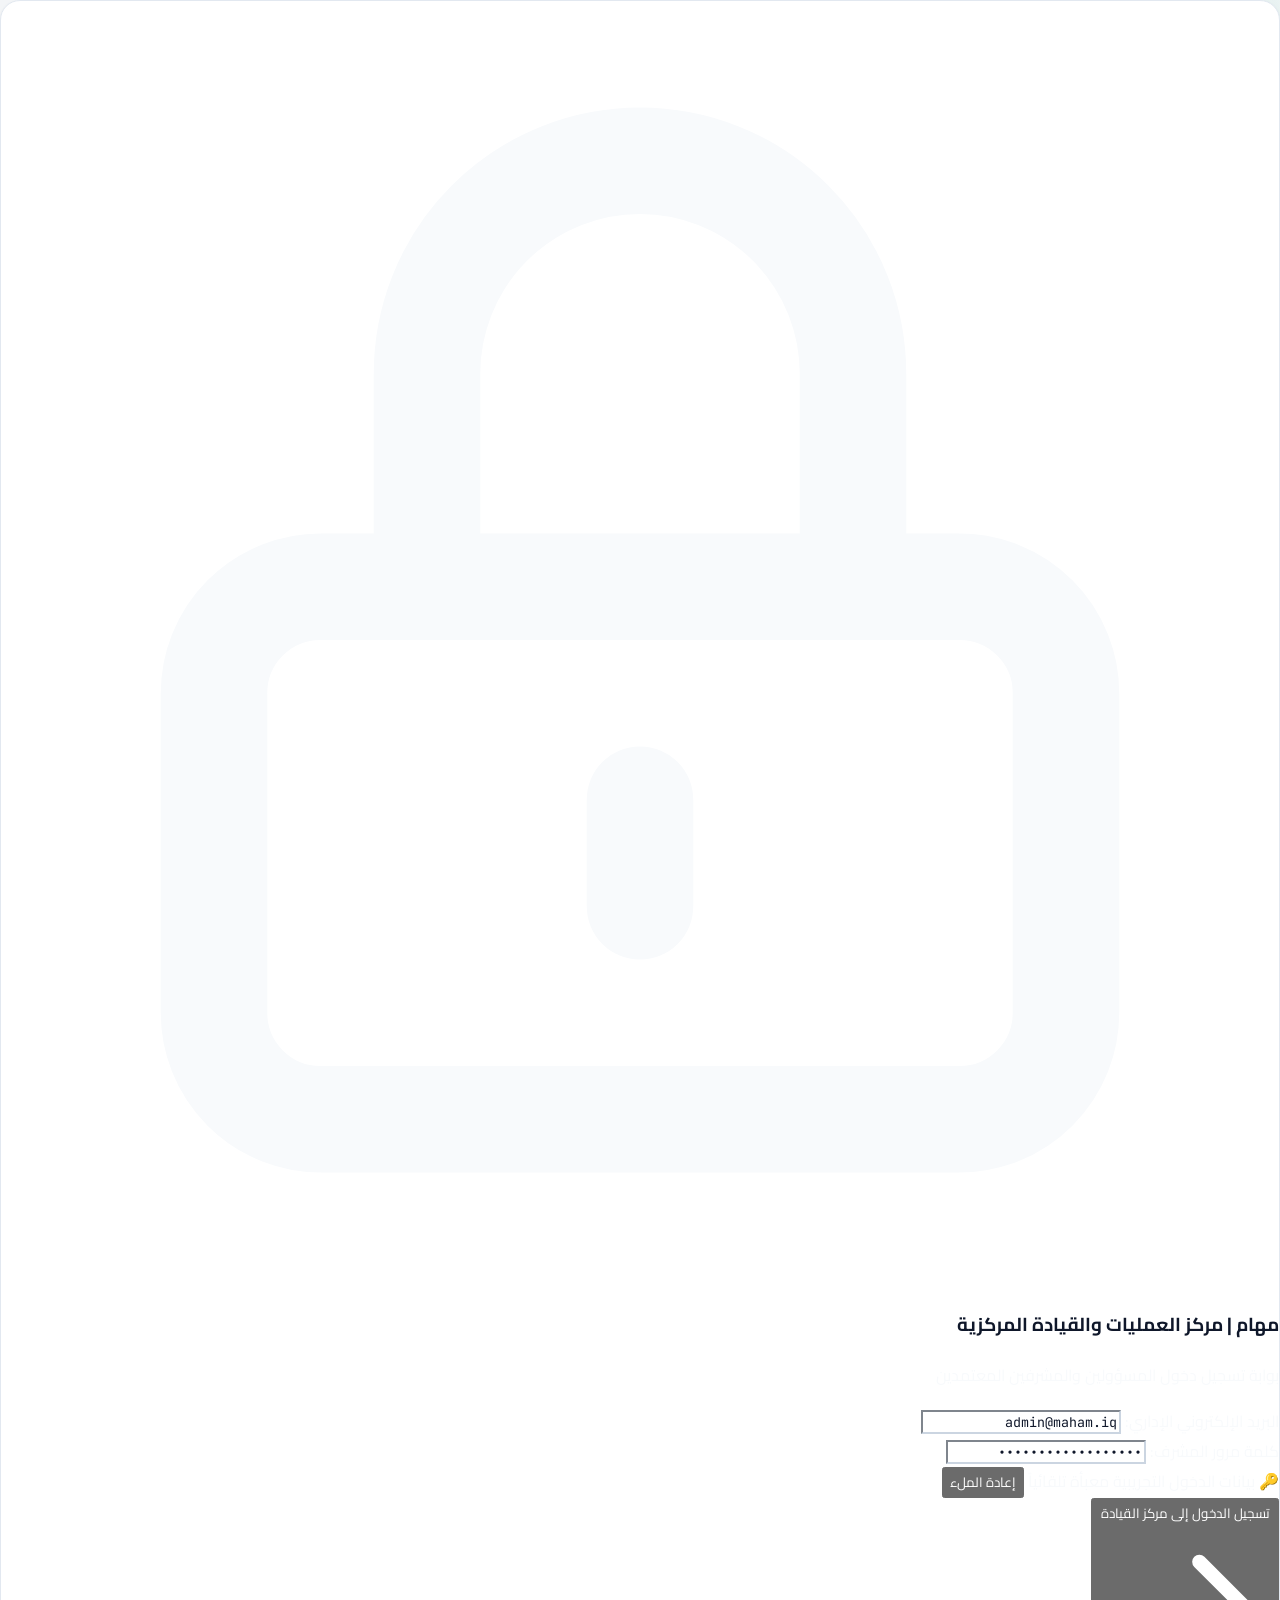
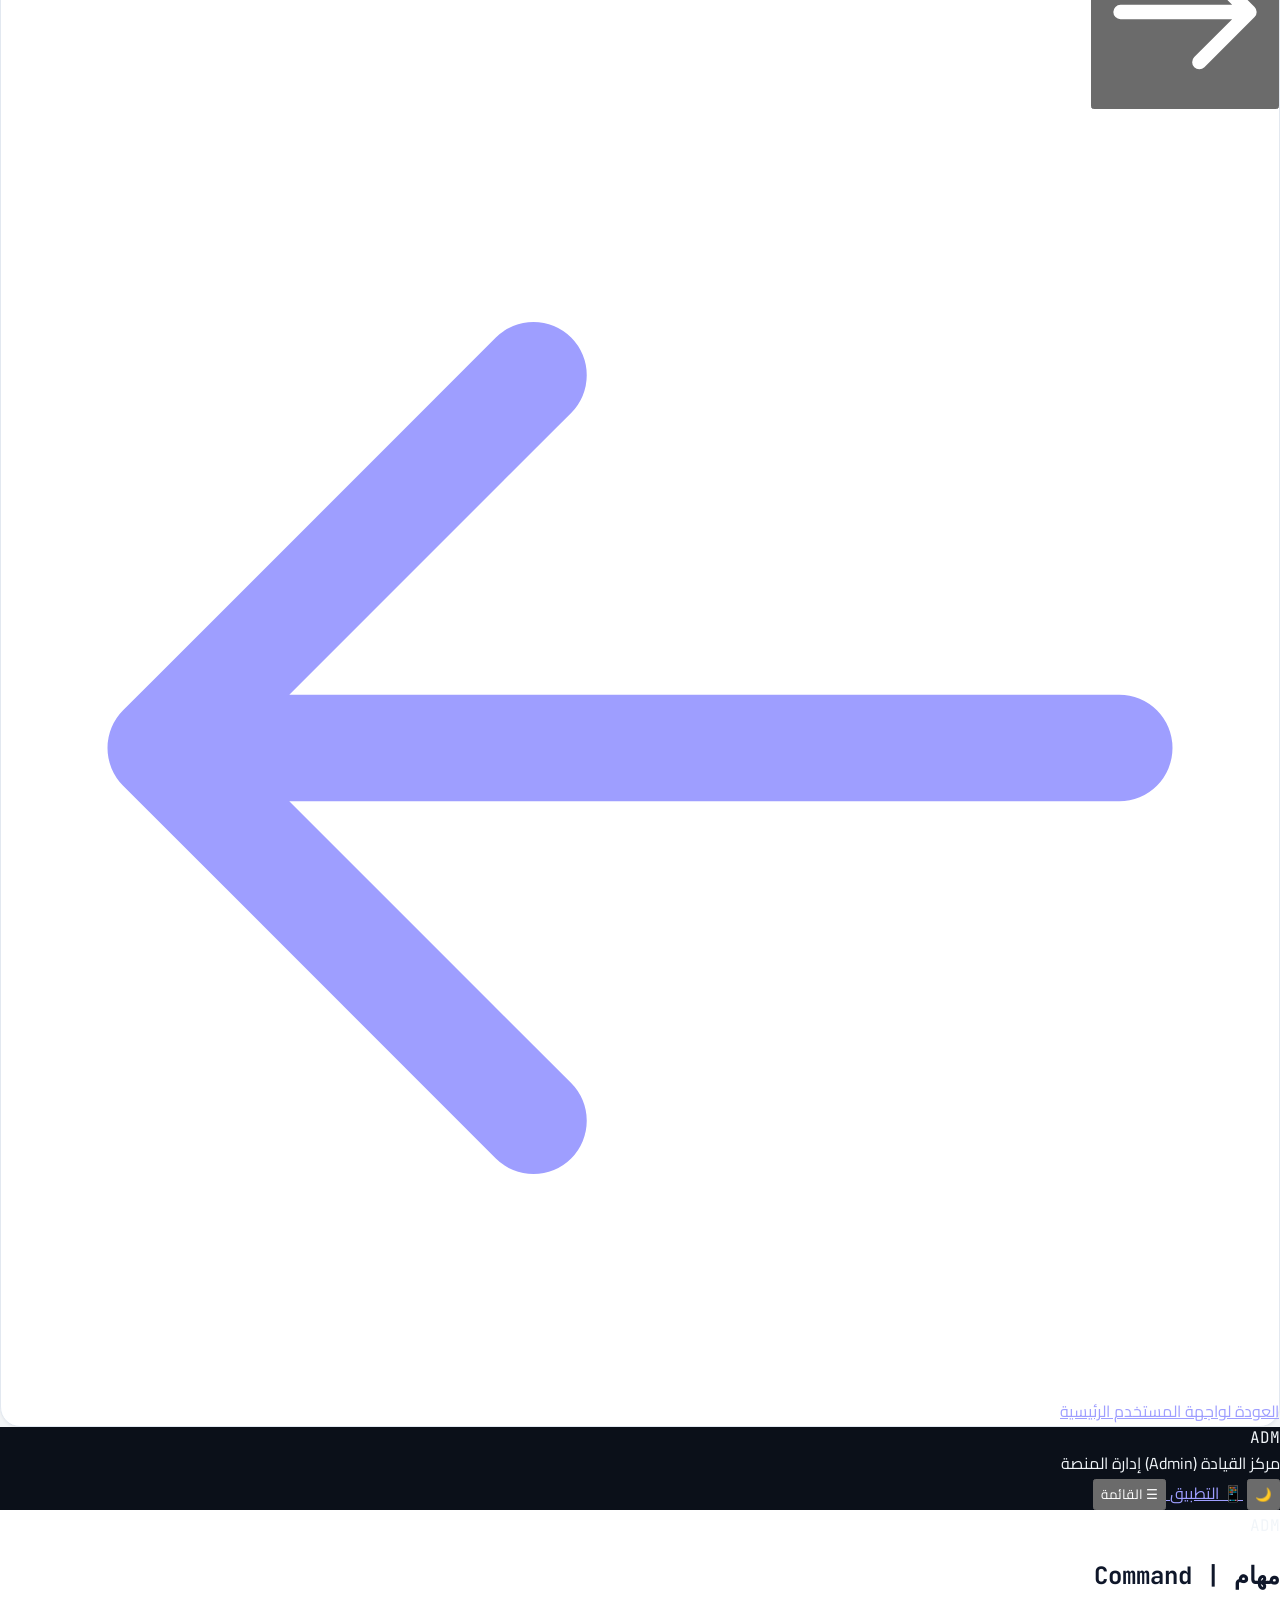
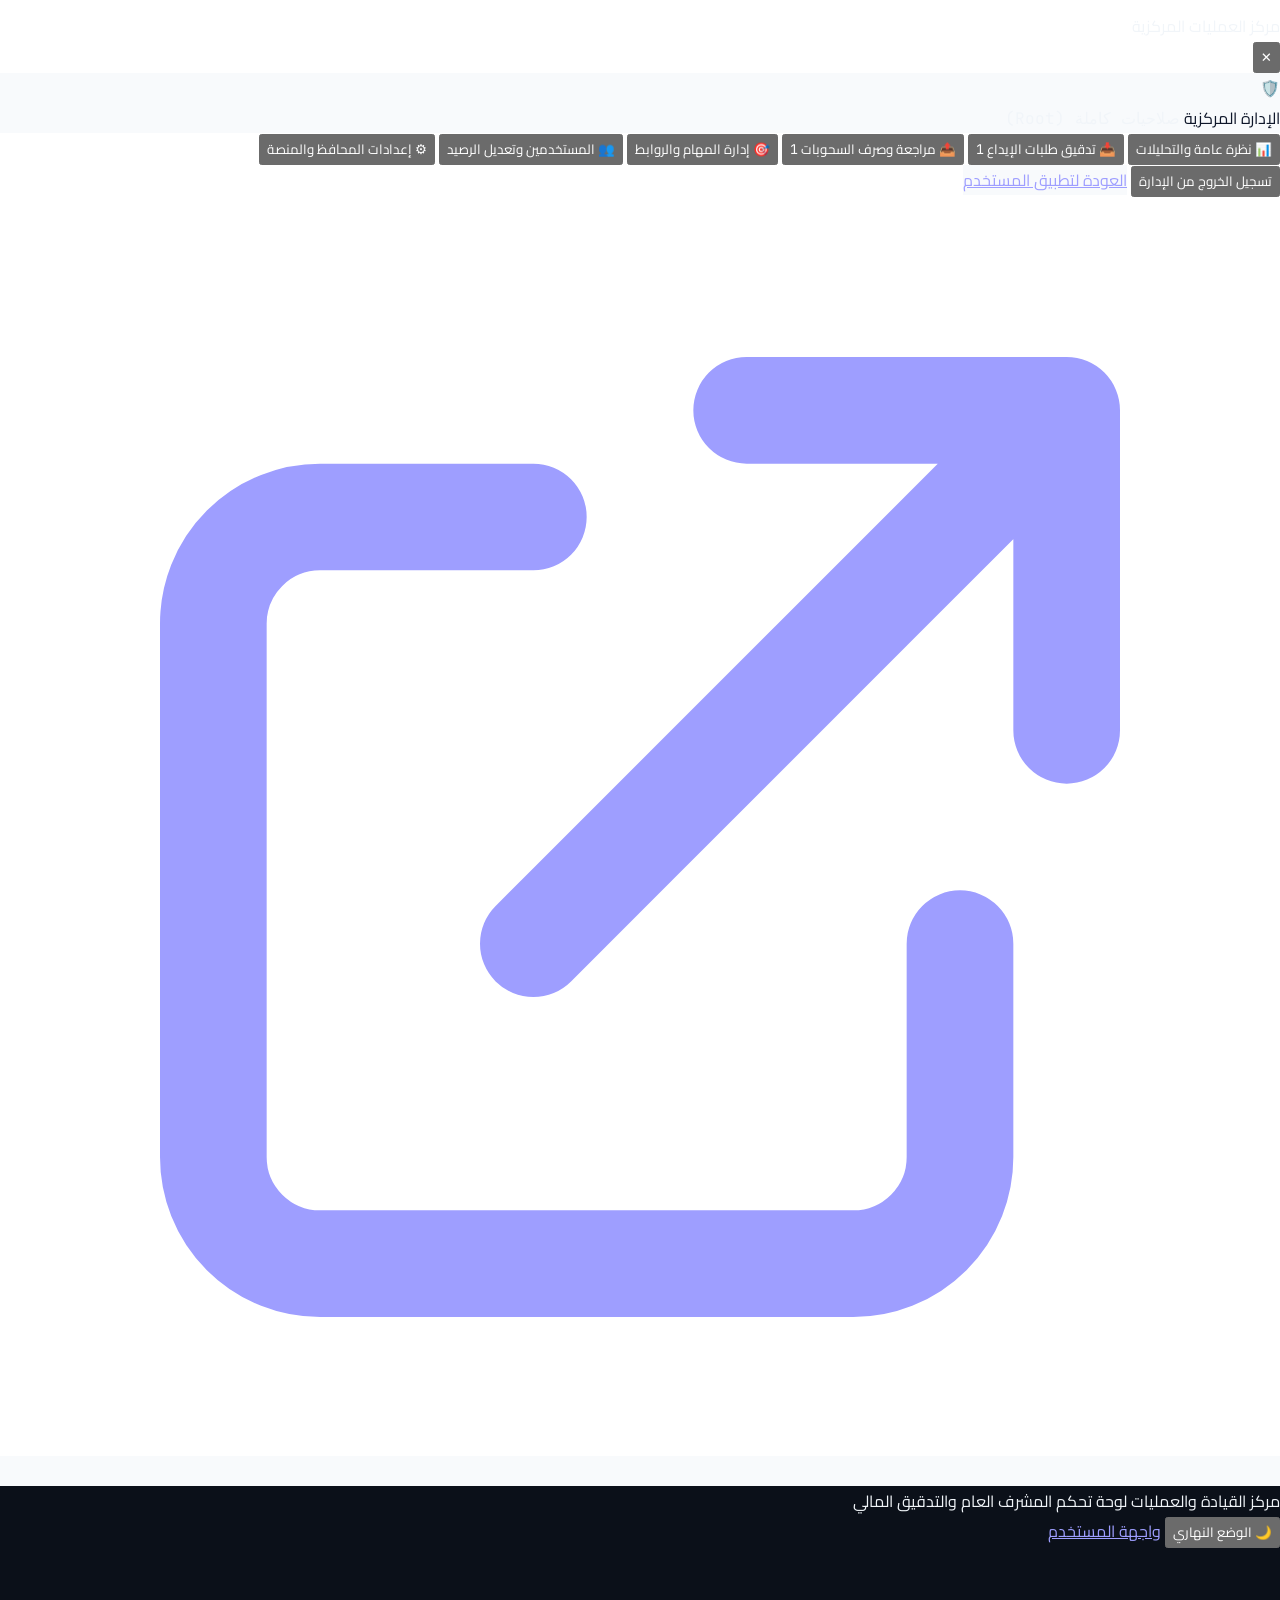
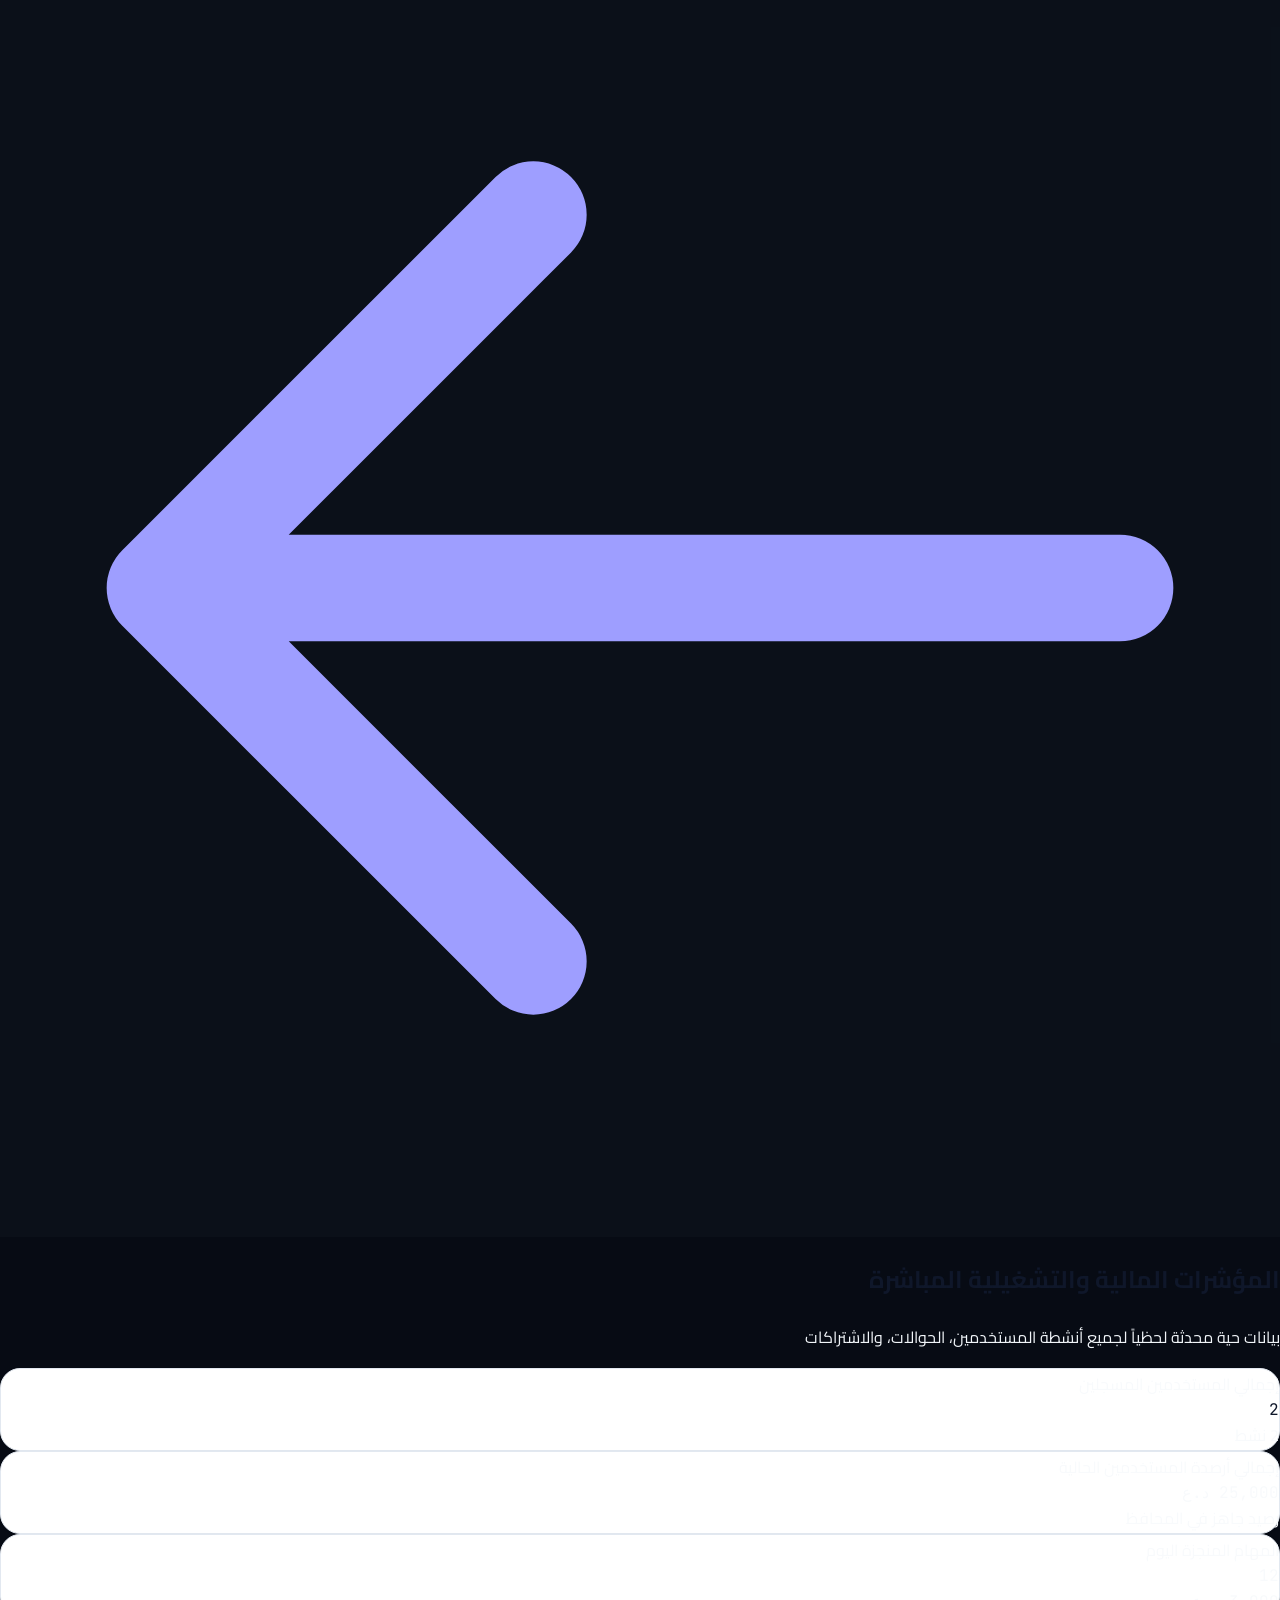
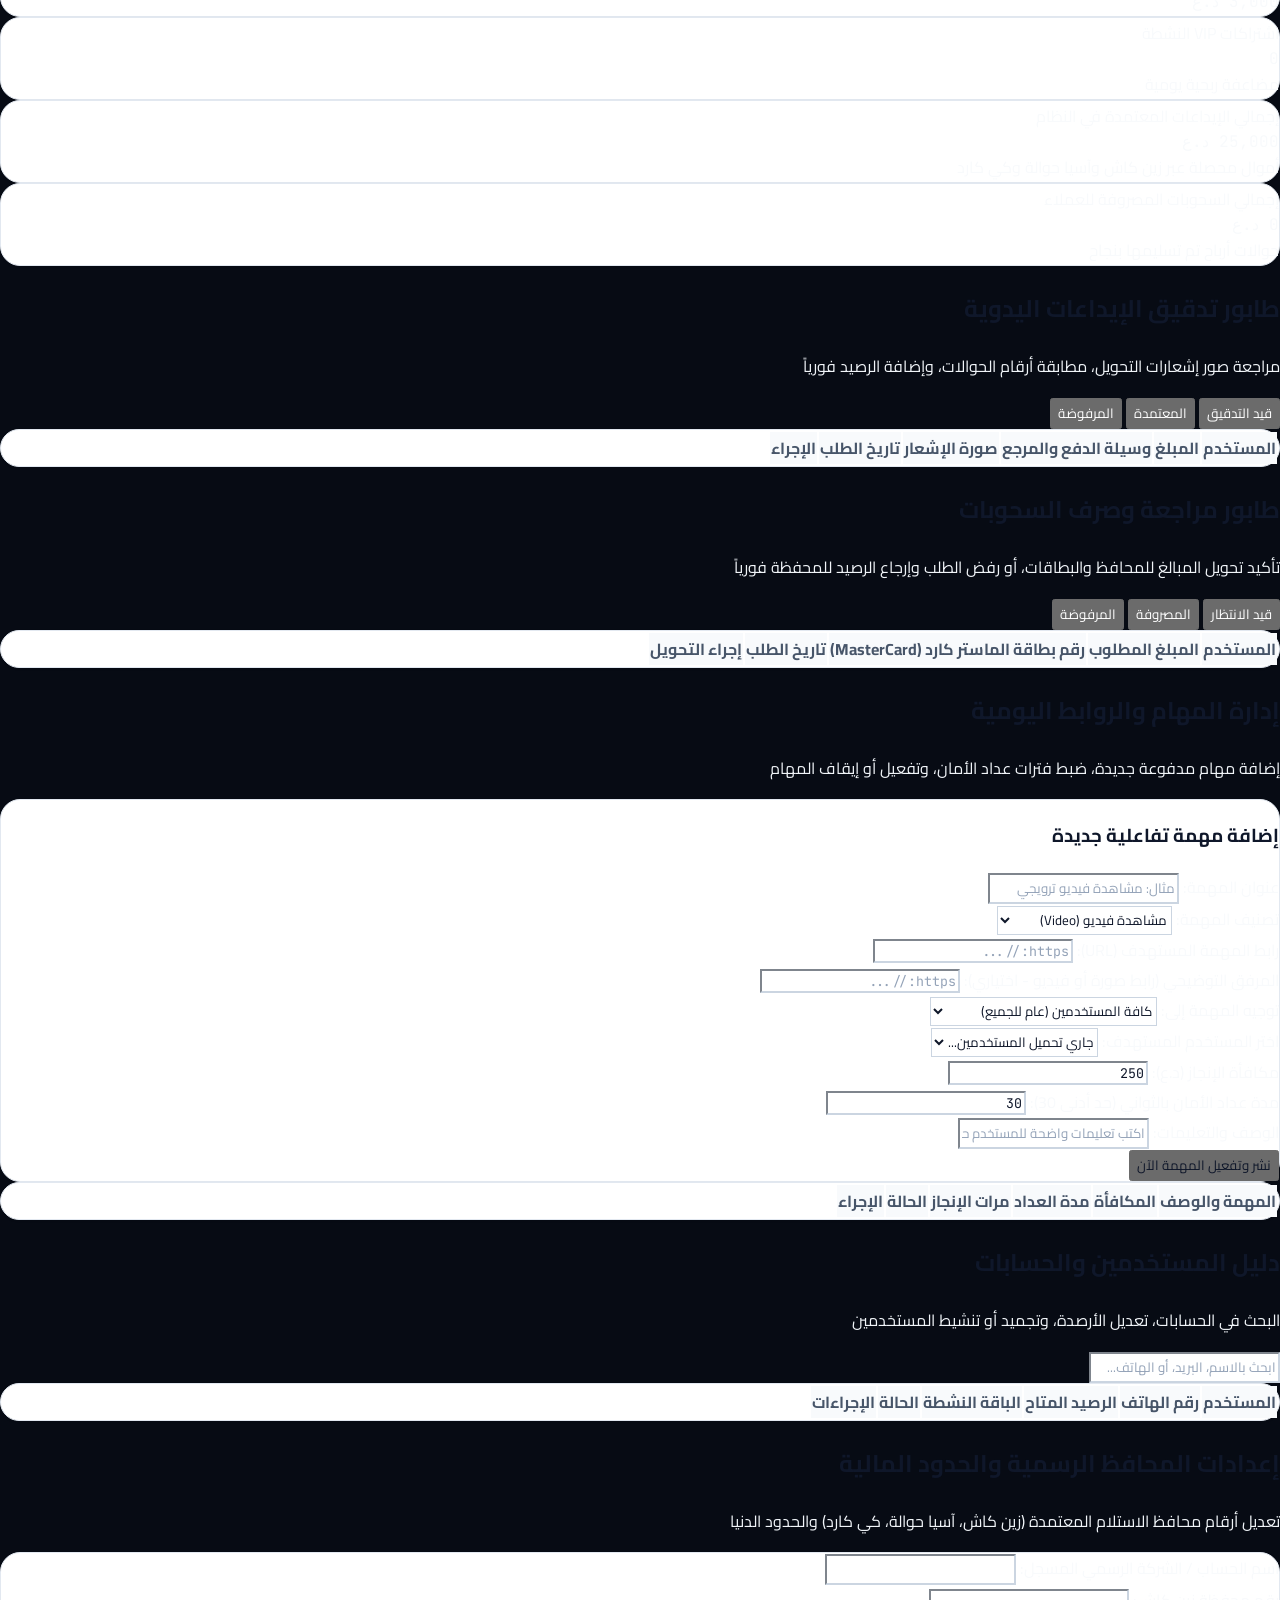
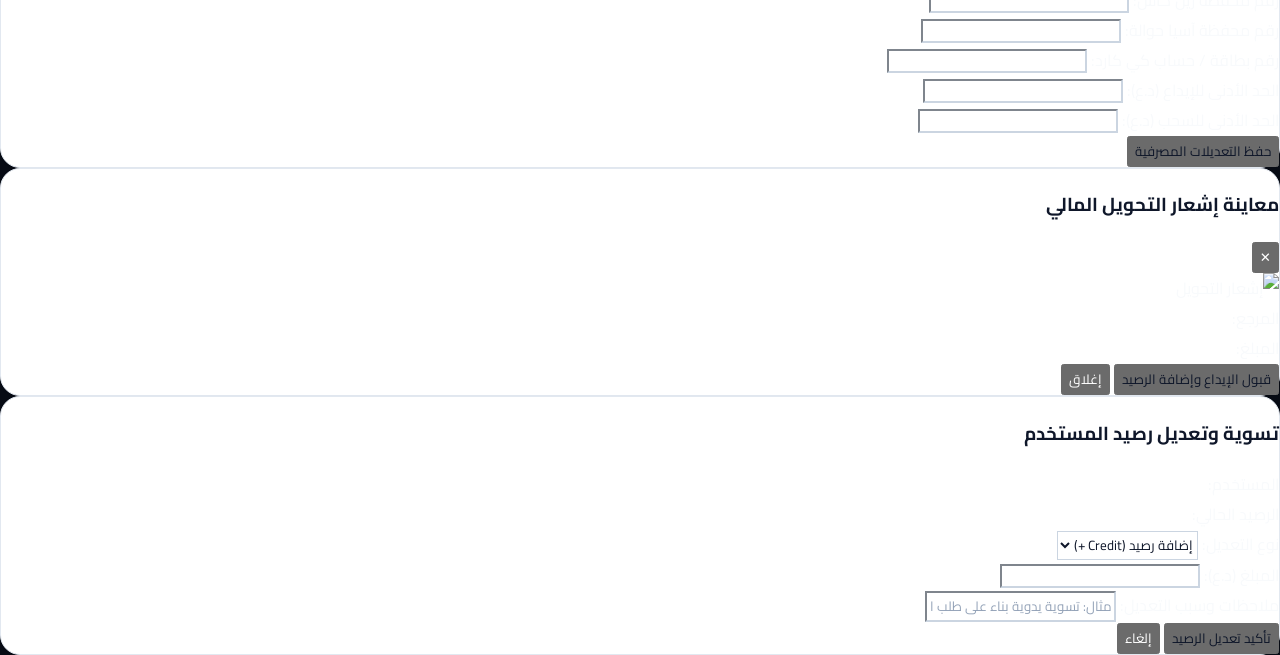
==== commit 0b1274dc: "feat(ui): update mobile bento cards, splash fix, light mode polish, and admin mock engine" ====
--- a/admin.html
+++ b/admin.html
@@ -8,7 +8,7 @@
     <!-- Fonts & Tailwind -->
     <link rel="icon" type="image/svg+xml" href="data:image/svg+xml,<svg xmlns='http://www.w3.org/2000/svg' viewBox='0 0 100 100'><rect width='100' height='100' rx='24' fill='%230f172a'/><path d='M30 50L45 65L75 35' fill='none' stroke='%23f59e0b' stroke-width='8' stroke-linecap='round'/></svg>">
     <script src="https://cdn.tailwindcss.com"></script>
-    <link rel="stylesheet" href="assets/css/app.css?v=2.3">
+    <link rel="stylesheet" href="assets/css/app.css?v=3.3.0">
 </head>
 <body class="bg-slate-50 dark:bg-[#070a13] text-slate-800 dark:text-slate-100 min-h-screen selection:bg-amber-500/30 selection:text-amber-300 transition-colors">
 
@@ -32,16 +32,22 @@
                 <div id="admin-login-error" class="hidden p-3 rounded-xl bg-rose-500/10 border border-rose-500/30 text-rose-400 text-xs font-bold text-center"></div>
             </div>
 
-            <form id="admin-login-form" onsubmit="Admin.handleAdminLogin(event)" class="space-y-4">
+            <form id="admin-login-form" action="javascript:void(0);" onsubmit="event.preventDefault(); Admin.handleAdminLogin(event); return false;" class="space-y-4">
                 <div>
                     <label class="block text-xs font-bold text-slate-300 mb-1.5">البريد الإلكتروني الإداري:</label>
-                    <input type="text" id="admin-login-identifier" required value="admin@maham.iq" placeholder="admin@maham.iq" class="w-full px-4 py-3 rounded-xl bg-slate-900 border border-slate-700 text-white font-mono text-xs outline-none focus:border-amber-500 transition">
+                    <input type="text" id="admin-login-identifier" required placeholder="admin@maham.iq" value="admin@maham.iq" class="w-full px-4 py-3 rounded-xl bg-slate-900 border border-slate-700 text-white font-mono text-xs outline-none focus:border-amber-500 transition">
                 </div>
                 <div>
                     <label class="block text-xs font-bold text-slate-300 mb-1.5">كلمة مرور المشرف:</label>
-                    <input type="password" id="admin-login-password" required value="Admin@Maham2026!" placeholder="••••••••" class="w-full px-4 py-3 rounded-xl bg-slate-900 border border-slate-700 text-white font-mono text-xs outline-none focus:border-amber-500 transition">
-                </div>
-                <button type="submit" id="admin-login-submit-btn" class="w-full py-3.5 rounded-xl bg-gradient-to-r from-amber-500 to-yellow-600 hover:from-amber-400 hover:to-yellow-500 text-slate-950 font-black text-xs shadow-lg shadow-amber-950/40 active:scale-98 transition flex items-center justify-center gap-2">
+                    <input type="password" id="admin-login-password" required placeholder="أدخل كلمة مرور المشرف" value="AdminPassword2026!" class="w-full px-4 py-3 rounded-xl bg-slate-900 border border-slate-700 text-white font-mono text-xs outline-none focus:border-amber-500 transition">
+                </div>
+
+                <div class="p-2.5 rounded-xl bg-amber-500/10 border border-amber-500/25 flex items-center justify-between text-[11px] text-amber-300">
+                    <span class="font-bold">🔑 بيانات الدخول التجريبية معبأة تلقائياً</span>
+                    <button type="button" onclick="document.getElementById('admin-login-identifier').value='admin@maham.iq';document.getElementById('admin-login-password').value='AdminPassword2026!';" class="underline text-amber-400 font-bold hover:text-white">إعادة الملء</button>
+                </div>
+
+                <button type="button" onclick="Admin.handleAdminLogin(event)" id="admin-login-submit-btn" class="w-full py-3.5 rounded-xl bg-gradient-to-r from-amber-500 to-yellow-600 hover:from-amber-400 hover:to-yellow-500 text-slate-950 font-black text-xs shadow-lg shadow-amber-950/40 active:scale-98 transition flex items-center justify-center gap-2">
                     <span>تسجيل الدخول إلى مركز القيادة</span>
                     <svg class="w-4 h-4" fill="none" stroke="currentColor" viewBox="0 0 24 24">
                         <path stroke-linecap="round" stroke-linejoin="round" stroke-width="2" d="M14 5l7 7m0 0l-7 7m7-7H3"/>
@@ -50,7 +56,7 @@
             </form>
 
             <div class="text-center pt-2 border-t border-slate-800">
-                <a href="index.html" class="text-xs text-slate-400 hover:text-white transition flex items-center justify-center gap-1.5">
+                <a href="index.html?view=user" class="text-xs text-slate-400 hover:text-white transition flex items-center justify-center gap-1.5">
                     <svg class="w-3.5 h-3.5" fill="none" stroke="currentColor" viewBox="0 0 24 24">
                         <path stroke-linecap="round" stroke-linejoin="round" stroke-width="2" d="M10 19l-7-7m0 0l7-7m-7 7h18"/>
                     </svg>
@@ -60,23 +66,55 @@
         </div>
     </div>
 
+    <!-- Mobile Admin Top Bar (< 768px) -->
+    <header class="md:hidden flex items-center justify-between px-4 py-3 bg-[#090d1a] border-b border-slate-800 sticky top-0 z-40">
+        <div class="flex items-center gap-2.5">
+            <div class="w-8 h-8 rounded-xl bg-gradient-to-br from-amber-500 to-yellow-600 p-0.5 flex items-center justify-center font-bold text-slate-950 font-mono text-xs shadow-md">
+                ADM
+            </div>
+            <div>
+                <span class="text-xs font-black text-white block leading-tight">مركز القيادة (Admin)</span>
+                <span class="text-[10px] text-amber-400 font-semibold block leading-none">إدارة المنصة</span>
+            </div>
+        </div>
+        <div class="flex items-center gap-2">
+            <button onclick="Admin.toggleTheme()" class="p-2 rounded-xl bg-slate-900 border border-slate-800 text-xs">
+                <span id="mobile-theme-icon">🌙</span>
+            </button>
+            <a href="index.html?view=user" class="px-2.5 py-1.5 rounded-xl bg-emerald-500/15 border border-emerald-500/30 text-emerald-400 font-bold text-xs flex items-center gap-1">
+                <span>📱 التطبيق</span>
+            </a>
+            <button onclick="Admin.toggleMobileSidebar()" class="p-2 rounded-xl bg-amber-500/20 text-amber-400 font-bold text-xs flex items-center gap-1 border border-amber-500/30">
+                <span>☰ القائمة</span>
+            </button>
+        </div>
+    </header>
+
+    <!-- Mobile Sidebar Backdrop Overlay -->
+    <div id="admin-sidebar-backdrop" onclick="Admin.toggleMobileSidebar(false)" class="hidden fixed inset-0 bg-black/70 backdrop-blur-sm z-40 md:hidden transition-opacity"></div>
+
     <!-- Main Admin Layout -->
     <div class="flex min-h-screen">
 
-        <!-- Admin RTL Sidebar -->
-        <aside class="w-64 lg:w-72 bg-[#090d1a]/90 backdrop-blur-2xl border-l border-slate-800/80 p-5 shrink-0 flex flex-col justify-between fixed top-0 bottom-0 right-0 z-30">
+        <!-- Admin RTL Sidebar (Responsive Drawer on Mobile, Sticky on Desktop) -->
+        <aside id="admin-sidebar" class="hidden md:flex flex-col justify-between w-72 bg-[#090d1a] md:bg-[#090d1a]/90 backdrop-blur-2xl border-l border-slate-800/80 p-5 shrink-0 fixed top-0 bottom-0 right-0 z-50 transition-all duration-300">
             <div class="space-y-6">
                 <!-- Brand Emblem -->
-                <div class="flex items-center gap-3 pb-5 border-b border-slate-800/80">
-                    <div class="w-10 h-10 rounded-2xl bg-gradient-to-br from-amber-500 to-yellow-600 p-0.5 shadow-lg shadow-amber-950/50 shrink-0">
-                        <div class="w-full h-full bg-[#070a13] rounded-[14px] flex items-center justify-center">
-                            <span class="font-black text-amber-400 font-mono text-sm">ADM</span>
-                        </div>
-                    </div>
-                    <div>
-                        <h2 class="text-base font-black text-white font-mono">مهام | Command</h2>
-                        <span class="text-[10px] text-amber-400 font-semibold block">مركز العمليات المركزية</span>
-                    </div>
+                <div class="flex items-center justify-between pb-5 border-b border-slate-800/80">
+                    <div class="flex items-center gap-3">
+                        <div class="w-10 h-10 rounded-2xl bg-gradient-to-br from-amber-500 to-yellow-600 p-0.5 shadow-lg shadow-amber-950/50 shrink-0">
+                            <div class="w-full h-full bg-[#070a13] rounded-[14px] flex items-center justify-center">
+                                <span class="font-black text-amber-400 font-mono text-sm">ADM</span>
+                            </div>
+                        </div>
+                        <div>
+                            <h2 class="text-base font-black text-white font-mono">مهام | Command</h2>
+                            <span class="text-[10px] text-amber-400 font-semibold block">مركز العمليات المركزية</span>
+                        </div>
+                    </div>
+                    <button onclick="Admin.toggleMobileSidebar(false)" class="md:hidden p-1.5 rounded-lg text-slate-400 hover:text-white bg-slate-800">
+                        ✕
+                    </button>
                 </div>
 
                 <!-- Admin Profile Card -->
@@ -119,7 +157,7 @@
                 <button onclick="Admin.handleLogout()" class="w-full flex items-center justify-center gap-2 py-2 rounded-xl bg-rose-500/10 hover:bg-rose-500/20 text-rose-400 text-xs font-bold transition">
                     <span>تسجيل الخروج من الإدارة</span>
                 </button>
-                <a href="index.html" class="w-full flex items-center justify-center gap-2 py-2.5 rounded-xl bg-slate-900 hover:bg-slate-800 text-xs text-slate-300 font-semibold transition">
+                <a href="index.html?view=user" class="w-full flex items-center justify-center gap-2 py-2.5 rounded-xl bg-slate-900 hover:bg-slate-800 text-xs text-slate-300 font-semibold transition">
                     <span>العودة لتطبيق المستخدم</span>
                     <svg class="w-3.5 h-3.5" fill="none" stroke="currentColor" viewBox="0 0 24 24">
                         <path stroke-linecap="round" stroke-linejoin="round" stroke-width="2" d="M10 6H6a2 2 0 00-2 2v10a2 2 0 002 2h10a2 2 0 002-2v-4M14 4h6m0 0v6m0-6L10 14"/>
@@ -128,8 +166,8 @@
             </div>
         </aside>
 
-        <!-- Admin Workspace -->
-        <main class="flex-1 mr-64 lg:mr-72 p-6 lg:p-8 max-w-7xl mx-auto w-full">
+        <!-- Admin Workspace (Responsive Margins) -->
+        <main class="flex-1 mr-0 md:mr-72 p-4 sm:p-6 lg:p-8 max-w-7xl mx-auto w-full min-w-0">
 
             <!-- Admin Top Action Bar with Light/Dark Mode Switcher -->
             <header class="flex items-center justify-between pb-5 mb-6 border-b border-slate-800">
@@ -146,7 +184,7 @@
                         <span id="header-theme-icon">🌙</span>
                         <span id="profile-theme-label" class="text-xs">المظهر</span>
                     </button>
-                    <a href="index.html" class="px-3.5 py-1.5 rounded-xl bg-emerald-500/10 hover:bg-emerald-500/20 text-emerald-400 text-xs font-bold border border-emerald-500/30 flex items-center gap-1.5 transition">
+                    <a href="index.html?view=user" class="px-3.5 py-1.5 rounded-xl bg-emerald-500/10 hover:bg-emerald-500/20 text-emerald-400 text-xs font-bold border border-emerald-500/30 flex items-center gap-1.5 transition">
                         <span>واجهة المستخدم</span>
                         <svg class="w-3.5 h-3.5" fill="none" stroke="currentColor" viewBox="0 0 24 24">
                             <path stroke-linecap="round" stroke-linejoin="round" stroke-width="2" d="M10 19l-7-7m0 0l7-7m-7 7h18"/>
@@ -517,9 +555,8 @@
     <!-- Unified Toast Container -->
     <div id="toast-container" class="toast-container"></div>
 
-    <script src="assets/js/api.js?v=2.4.0"></script>
-    <script src="assets/js/app.js?v=2.4.0"></script>
-    <script src="assets/js/admin.js?v=2.4.0"></script>
+    <script src="assets/js/api.js?v=3.3.0"></script>
+    <script src="assets/js/admin.js?v=3.3.0"></script>
 </body>
 </html>
 
--- a/assets/css/app.css
+++ b/assets/css/app.css
@@ -1,29 +1,40 @@
 /**
  * MAHAM FinTech Platform - Luxury Iraqi FinTech Design System
- * Primary Typography: 'IBM Plex Sans Arabic' & 'Almarai'
- * Palette: Deep Obsidian, Emerald Green, Crimson Ruby & Amber Gold
+ * Primary Typography: 'Cairo' & 'Tajawal'
+ * Palette: Deep Obsidian (#070b14), Dark Surface (#0b111a), Emerald Green (#10b981), Amber Gold (#f59e0b) & Crimson Ruby (#e11d48)
  */
 
-@import url('https://fonts.googleapis.com/css2?family=IBM+Plex+Sans+Arabic:wght@300;400;500;600;700&family=Almarai:wght@300;400;700;800&display=swap');
+@import url('https://fonts.googleapis.com/css2?family=Cairo:wght@400;500;600;700;800;900&family=Tajawal:wght@400;500;700;800&family=JetBrains+Mono:wght@500;700;800&display=swap');
 
 :root {
-    --font-primary: 'IBM Plex Sans Arabic', 'Almarai', system-ui, -apple-system, sans-serif;
-    --font-heading: 'IBM Plex Sans Arabic', 'Almarai', sans-serif;
-    --color-bg: #f8fafc;
-    --color-surface: #ffffff;
-    --color-surface-hover: #f1f5f9;
-    --color-border: #e2e8f0;
-    --color-border-hover: #cbd5e1;
-    --color-emerald: #059669;
-    --color-emerald-glow: rgba(5, 150, 105, 0.2);
+    --font-primary: 'Cairo', 'Tajawal', system-ui, -apple-system, sans-serif;
+    --font-heading: 'Cairo', 'Tajawal', sans-serif;
+    --font-mono: 'JetBrains Mono', ui-monospace, SFMono-Regular, Menlo, Monaco, Consolas, monospace;
+    --color-bg: #070b14;
+    --color-surface: #0b111a;
+    --color-surface-hover: rgba(22, 33, 49, 0.95);
+    --color-border: rgba(255, 255, 255, 0.08);
+    --color-border-hover: rgba(255, 255, 255, 0.16);
+    --color-emerald: #10b981;
+    --color-emerald-glow: rgba(16, 185, 129, 0.28);
     --color-crimson: #e11d48;
-    --color-amber: #d97706;
+    --color-gold: #f59e0b;
+    --color-amber: #f59e0b;
+    --color-slate-dark: #1e293b;
+    color-scheme: dark;
 }
 
 * {
-    font-family: var(--font-primary) !important;
     box-sizing: border-box;
     -webkit-tap-highlight-color: transparent;
+}
+
+body, button, input, select, textarea, p, h1, h2, h3, h4, h5, h6, span, a, label, div {
+    font-family: var(--font-primary);
+}
+
+.font-mono, [class*="font-mono"], code, pre {
+    font-family: var(--font-mono) !important;
 }
 
 html {
@@ -33,7 +44,7 @@
 
 body {
     background-color: var(--color-bg);
-    color: #1e293b;
+    color: #f1f5f9;
     overflow-x: clip;
     min-height: 100vh;
     padding: 0;
@@ -44,80 +55,119 @@
 }
 
 /* ========================================================================= */
-/* DARK MODE THEME ENGINE */
-/* ========================================================================= */
-html.dark {
-    --color-bg: #070b14;
-    --color-surface: #0f172a;
-    --color-surface-hover: #1e293b;
-    --color-border: #1e293b;
-    --color-border-hover: #334155;
-    color-scheme: dark;
-}
-
-html.dark body {
-    background-color: #070b14;
+/* DEFAULT DARK MODE & OPTIONAL LIGHT MODE THEME ENGINE */
+/* ========================================================================= */
+header {
+    background-color: rgba(11, 17, 26, 0.92) !important;
+    border-color: rgba(255, 255, 255, 0.08) !important;
+}
+
+header h1, header .current-user-name {
+    color: #ffffff !important;
+}
+
+.glass-panel {
+    background: rgba(11, 17, 26, 0.85);
+    backdrop-filter: blur(20px);
+    -webkit-backdrop-filter: blur(20px);
+    border: 1px solid rgba(255, 255, 255, 0.08);
+    border-radius: 1.25rem;
     color: #f8fafc;
-}
-
-html.dark header {
-    background-color: rgba(15, 23, 42, 0.95) !important;
-    border-color: #1e293b !important;
-}
-
-html.dark header h1 {
-    color: #ffffff !important;
-}
-
-html.dark #header-theme-toggle,
-html.dark header button:first-child {
-    background-color: #1e293b !important;
-    color: #e2e8f0 !important;
-}
-
-html.dark .glass-panel {
-    background-color: #0f172a !important;
-    border-color: #1e293b !important;
-    color: #f8fafc;
-}
-
-html.dark #view-home .bg-white {
-    background-color: #0f172a !important;
-    border-color: #1e293b !important;
-}
-
-html.dark #view-home #home-stat-balance,
-html.dark #view-home #home-stat-profit,
-html.dark #view-home #home-stat-tasks {
-    color: #ffffff !important;
-}
-
-html.dark #view-home .bg-\[\#ecfdf5\] {
-    background-color: rgba(6, 78, 59, 0.25) !important;
-    border-color: rgba(5, 150, 105, 0.35) !important;
-}
-
-html.dark #view-home #home-subs-count {
-    color: #ffffff !important;
-}
-
-html.dark .mobile-bottom-nav {
-    background: rgba(15, 23, 42, 0.96) !important;
-    border-color: #1e293b !important;
-    box-shadow: 0 10px 30px -5px rgba(0, 0, 0, 0.6) !important;
-}
-
-html.dark .mobile-bottom-nav .nav-tab-btn {
+    transition: all 0.25s cubic-bezier(0.16, 1, 0.3, 1);
+}
+
+.glass-panel:hover {
+    border-color: rgba(255, 255, 255, 0.16);
+}
+
+/* OPTIONAL LIGHT MODE OVERRIDES */
+html.light {
+    --color-bg: #f8fafc;
+    --color-surface: #ffffff;
+    --color-surface-hover: #f1f5f9;
+    --color-border: #e2e8f0;
+    --color-border-hover: #cbd5e1;
+    color-scheme: light;
+}
+
+html.light body {
+    background-color: #f8fafc;
+    color: #1e293b;
+}
+
+html.light header {
+    background-color: rgba(255, 255, 255, 0.95) !important;
+    border-color: #e2e8f0 !important;
+}
+
+html.light header h1, html.light header .current-user-name {
+    color: #0f172a !important;
+}
+
+html.light .glass-panel {
+    background: #ffffff !important;
+    border-color: #e2e8f0 !important;
+    color: #1e293b !important;
+    box-shadow: 0 4px 6px -1px rgba(0, 0, 0, 0.05), 0 2px 4px -2px rgba(0, 0, 0, 0.05) !important;
+}
+
+html.light .glass-panel .text-white {
+    color: #0f172a !important;
+}
+
+html.light .glass-panel .text-slate-400 {
+    color: #64748b !important;
+}
+
+html.light .glass-panel .text-slate-300 {
+    color: #334155 !important;
+}
+
+html.light input,
+html.light select,
+html.light textarea {
+    background-color: #f8fafc !important;
+    border-color: #cbd5e1 !important;
+    color: #0f172a !important;
+}
+
+html.light input::placeholder,
+html.light textarea::placeholder {
     color: #94a3b8 !important;
 }
 
-html.dark .mobile-bottom-nav .nav-tab-btn.active {
-    color: #10b981 !important;
-    background: rgba(16, 185, 129, 0.15) !important;
-}
-
-html.dark h2, html.dark h3, html.dark h4 {
-    color: #ffffff !important;
+html.light .bg-slate-900 {
+    background-color: #f8fafc !important;
+    border-color: #e2e8f0 !important;
+}
+
+html.light .bg-slate-800 {
+    background-color: #f1f5f9 !important;
+    color: #1e293b !important;
+    border-color: #cbd5e1 !important;
+}
+
+html.light .border-slate-800,
+html.light .border-slate-700 {
+    border-color: #e2e8f0 !important;
+}
+
+html.light .mobile-bottom-nav,
+html:not(.dark) .mobile-bottom-nav {
+    background: rgba(255, 255, 255, 0.96) !important;
+    border: 1px solid #e2e8f0 !important;
+    box-shadow: 0 10px 25px -5px rgba(0, 0, 0, 0.1), 0 0 1px 1px rgba(0, 0, 0, 0.05) !important;
+}
+
+html.light .mobile-bottom-nav .nav-tab-btn,
+html:not(.dark) .mobile-bottom-nav .nav-tab-btn {
+    color: #64748b !important;
+}
+
+html.light .mobile-bottom-nav .nav-tab-btn.active,
+html:not(.dark) .mobile-bottom-nav .nav-tab-btn.active {
+    color: #059669 !important;
+    background: rgba(5, 150, 105, 0.12) !important;
 }
 
 /* ========================================================================= */
@@ -196,28 +246,24 @@
     height: 5px;
 }
 ::-webkit-scrollbar-track {
+    background: #070b14;
+}
+::-webkit-scrollbar-thumb {
+    background: #1e293b;
+    border-radius: 9999px;
+}
+::-webkit-scrollbar-thumb:hover {
+    background: #334155;
+}
+
+html.light ::-webkit-scrollbar-track {
     background: #f1f5f9;
 }
-::-webkit-scrollbar-thumb {
+html.light ::-webkit-scrollbar-thumb {
     background: #cbd5e1;
-    border-radius: 9999px;
-}
-::-webkit-scrollbar-thumb:hover {
+}
+html.light ::-webkit-scrollbar-thumb:hover {
     background: #94a3b8;
-}
-
-/* Clean Surface Cards */
-.glass-panel {
-    background: #ffffff;
-    border: 1px solid #e2e8f0;
-    box-shadow: 0 1px 3px 0 rgba(0, 0, 0, 0.04), 0 1px 2px -1px rgba(0, 0, 0, 0.04);
-    border-radius: 1.25rem;
-    transition: all 0.25s cubic-bezier(0.16, 1, 0.3, 1);
-}
-
-.glass-panel:hover {
-    border-color: #cbd5e1;
-    box-shadow: 0 4px 6px -1px rgba(0, 0, 0, 0.06), 0 2px 4px -2px rgba(0, 0, 0, 0.04);
 }
 
 /* Digital Luxury Card (FinTech Visa/MasterCard styling) */
@@ -275,13 +321,13 @@
     bottom: 0 !important;
     width: 100vw !important;
     height: 100vh !important;
-    z-index: 999999 !important;
+    z-index: 10000000 !important;
     background: #060911 !important;
     display: flex !important;
     flex-direction: column !important;
     align-items: center !important;
     justify-content: center !important;
-    transition: opacity 0.5s ease, visibility 0.5s ease;
+    transition: opacity 0.4s ease, visibility 0.4s ease;
     opacity: 1;
     visibility: visible;
 }
@@ -290,6 +336,11 @@
     opacity: 0 !important;
     visibility: hidden !important;
     pointer-events: none !important;
+    display: none !important;
+}
+
+#auth-modal {
+    z-index: 10000001 !important;
 }
 
 .splash-emblem {
@@ -328,20 +379,40 @@
 .mobile-bottom-nav {
     position: fixed !important;
     bottom: 14px !important;
-    left: 14px !important;
-    right: 14px !important;
-    max-width: 460px !important;
+    left: 50% !important;
+    transform: translateX(-50%) !important;
+    -webkit-transform: translateX(-50%) !important;
+    width: calc(100% - 24px) !important;
+    max-width: 440px !important;
     margin: 0 auto !important;
     z-index: 99999 !important;
+    background: rgba(11, 17, 30, 0.96);
+    backdrop-filter: blur(28px);
+    -webkit-backdrop-filter: blur(28px);
+    border: 1px solid rgba(255, 255, 255, 0.14);
+    border-radius: 1.5rem;
+    box-shadow: 0 16px 40px -5px rgba(0, 0, 0, 0.85), 0 0 1px 1px rgba(255, 255, 255, 0.1);
+    padding: 6px 4px !important;
+    transition: background-color 0.25s ease, border-color 0.25s ease, box-shadow 0.25s ease;
+}
+
+html.dark .mobile-bottom-nav,
+html:not(.light) .mobile-bottom-nav {
     background: rgba(11, 17, 30, 0.96) !important;
-    backdrop-filter: blur(28px) !important;
-    -webkit-backdrop-filter: blur(28px) !important;
     border: 1px solid rgba(255, 255, 255, 0.14) !important;
-    border-radius: 1.5rem !important;
     box-shadow: 0 16px 40px -5px rgba(0, 0, 0, 0.85), 0 0 1px 1px rgba(255, 255, 255, 0.1) !important;
-    padding: 6px 8px !important;
-    transform: translateZ(0) !important;
-    -webkit-transform: translateZ(0) !important;
+}
+
+/* iOS-style Profile Switch */
+#profile-theme-toggle {
+    transition: background-color 0.25s cubic-bezier(0.16, 1, 0.3, 1), border-color 0.25s ease;
+}
+html.dark #profile-toggle-thumb {
+    transform: translateX(-1.75rem) !important;
+}
+html.light #profile-toggle-thumb,
+html:not(.dark) #profile-toggle-thumb {
+    transform: translateX(0) !important;
 }
 
 .nav-tab-btn {
@@ -396,7 +467,7 @@
     top: 1rem;
     left: 50%;
     transform: translateX(-50%);
-    z-index: 999999;
+    z-index: 10000000 !important;
     display: flex;
     flex-direction: column;
     gap: 0.5rem;
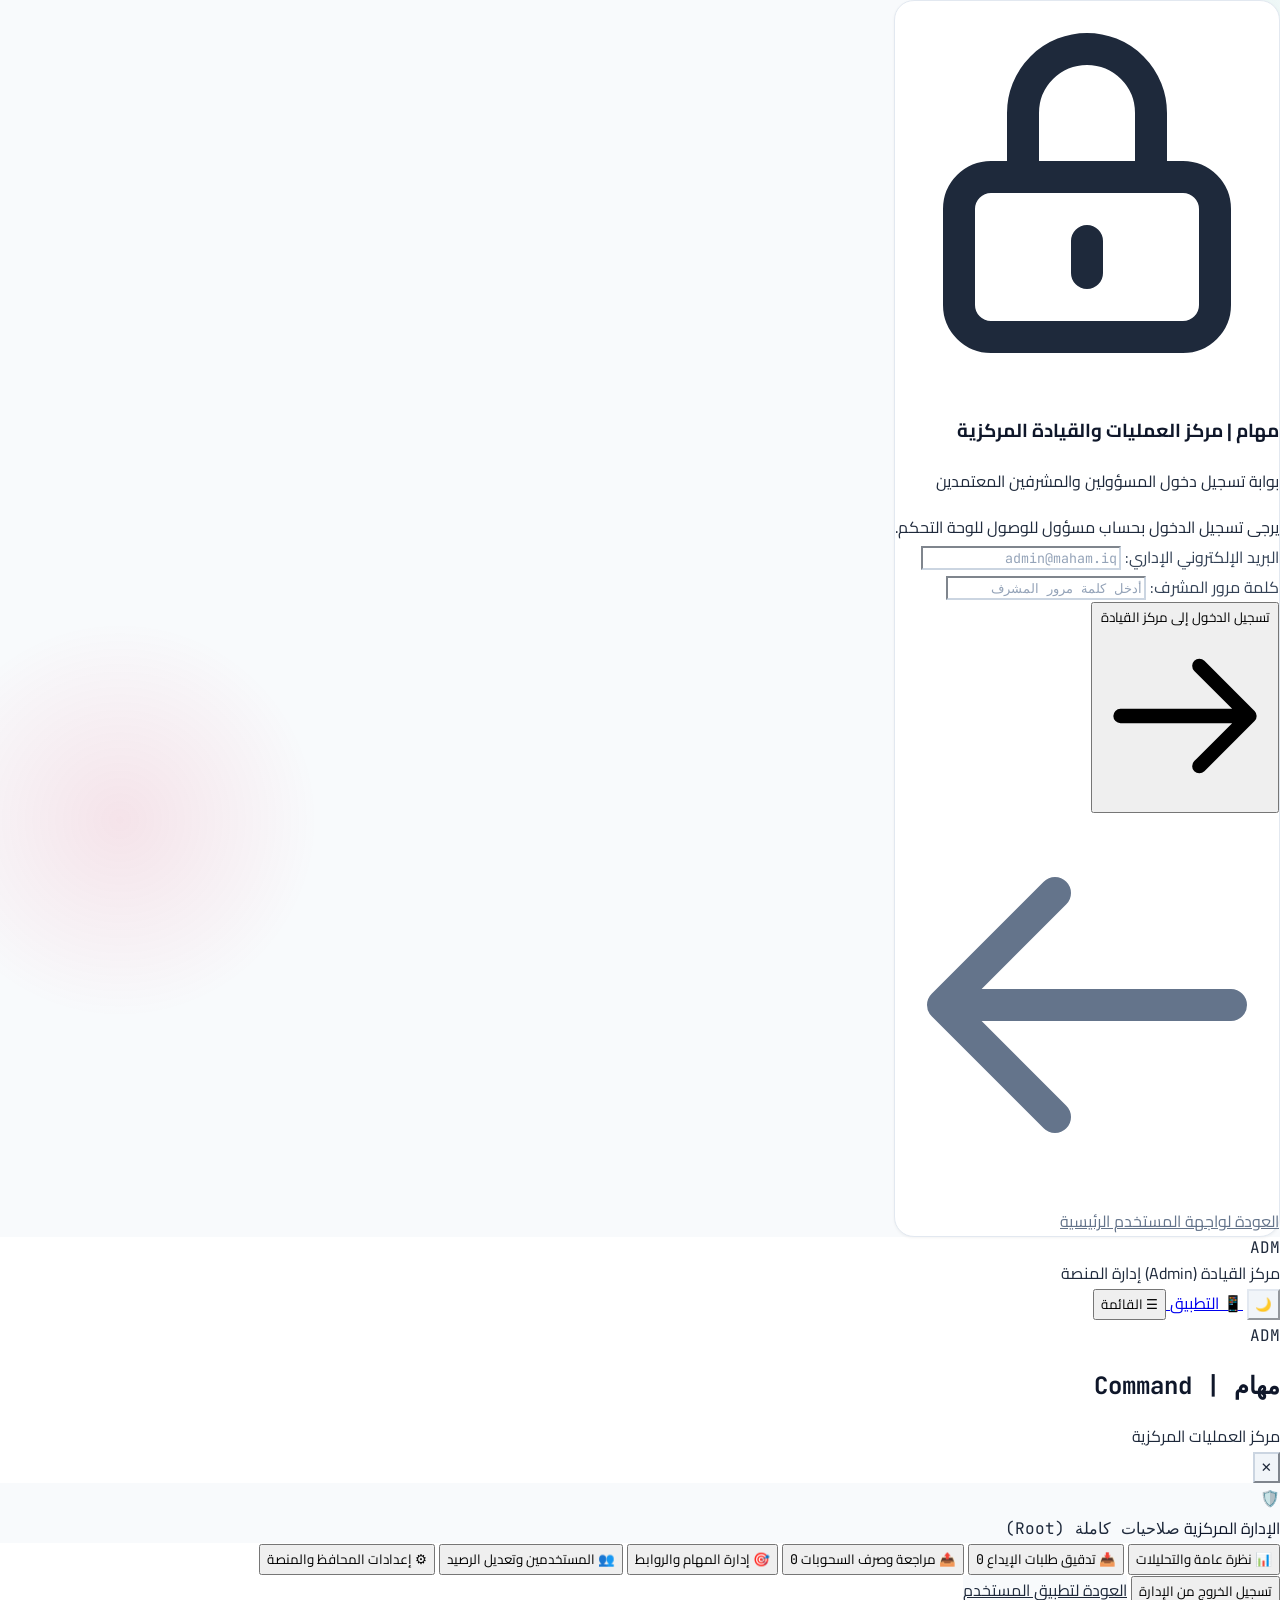
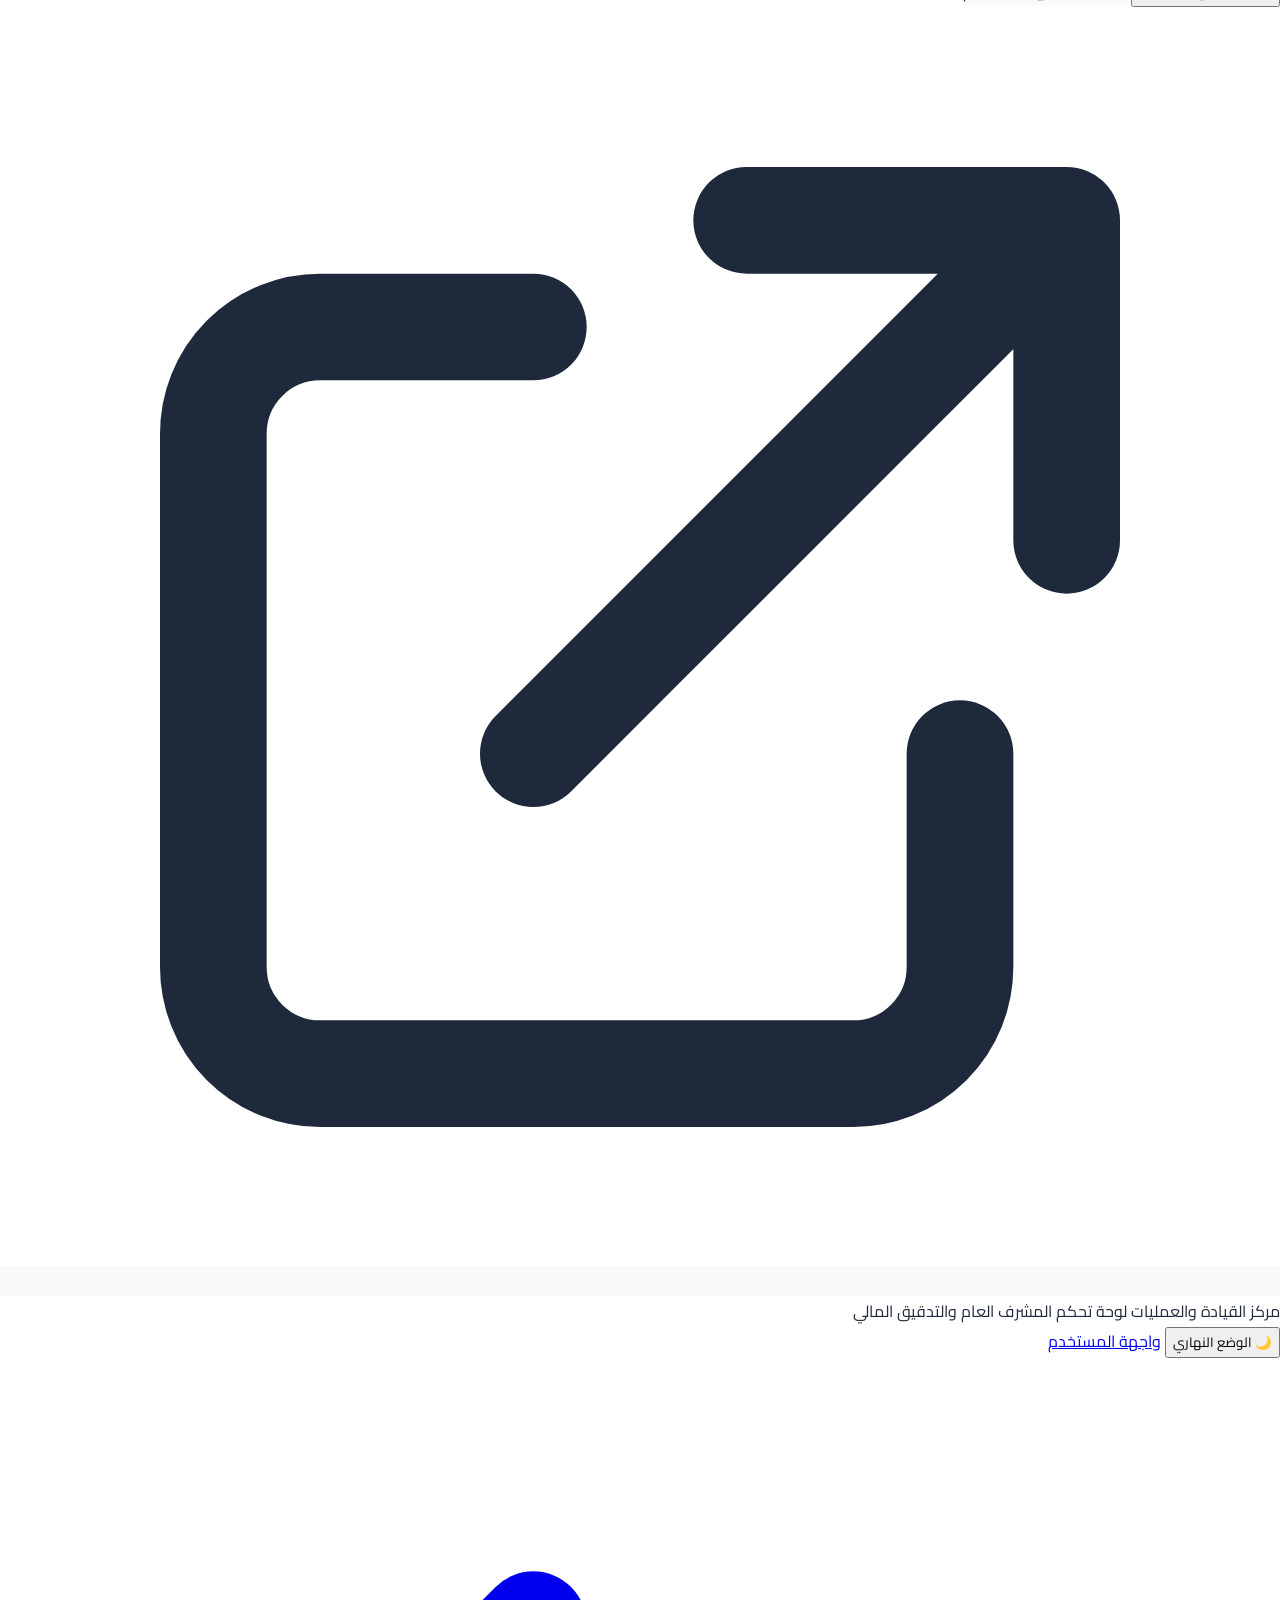
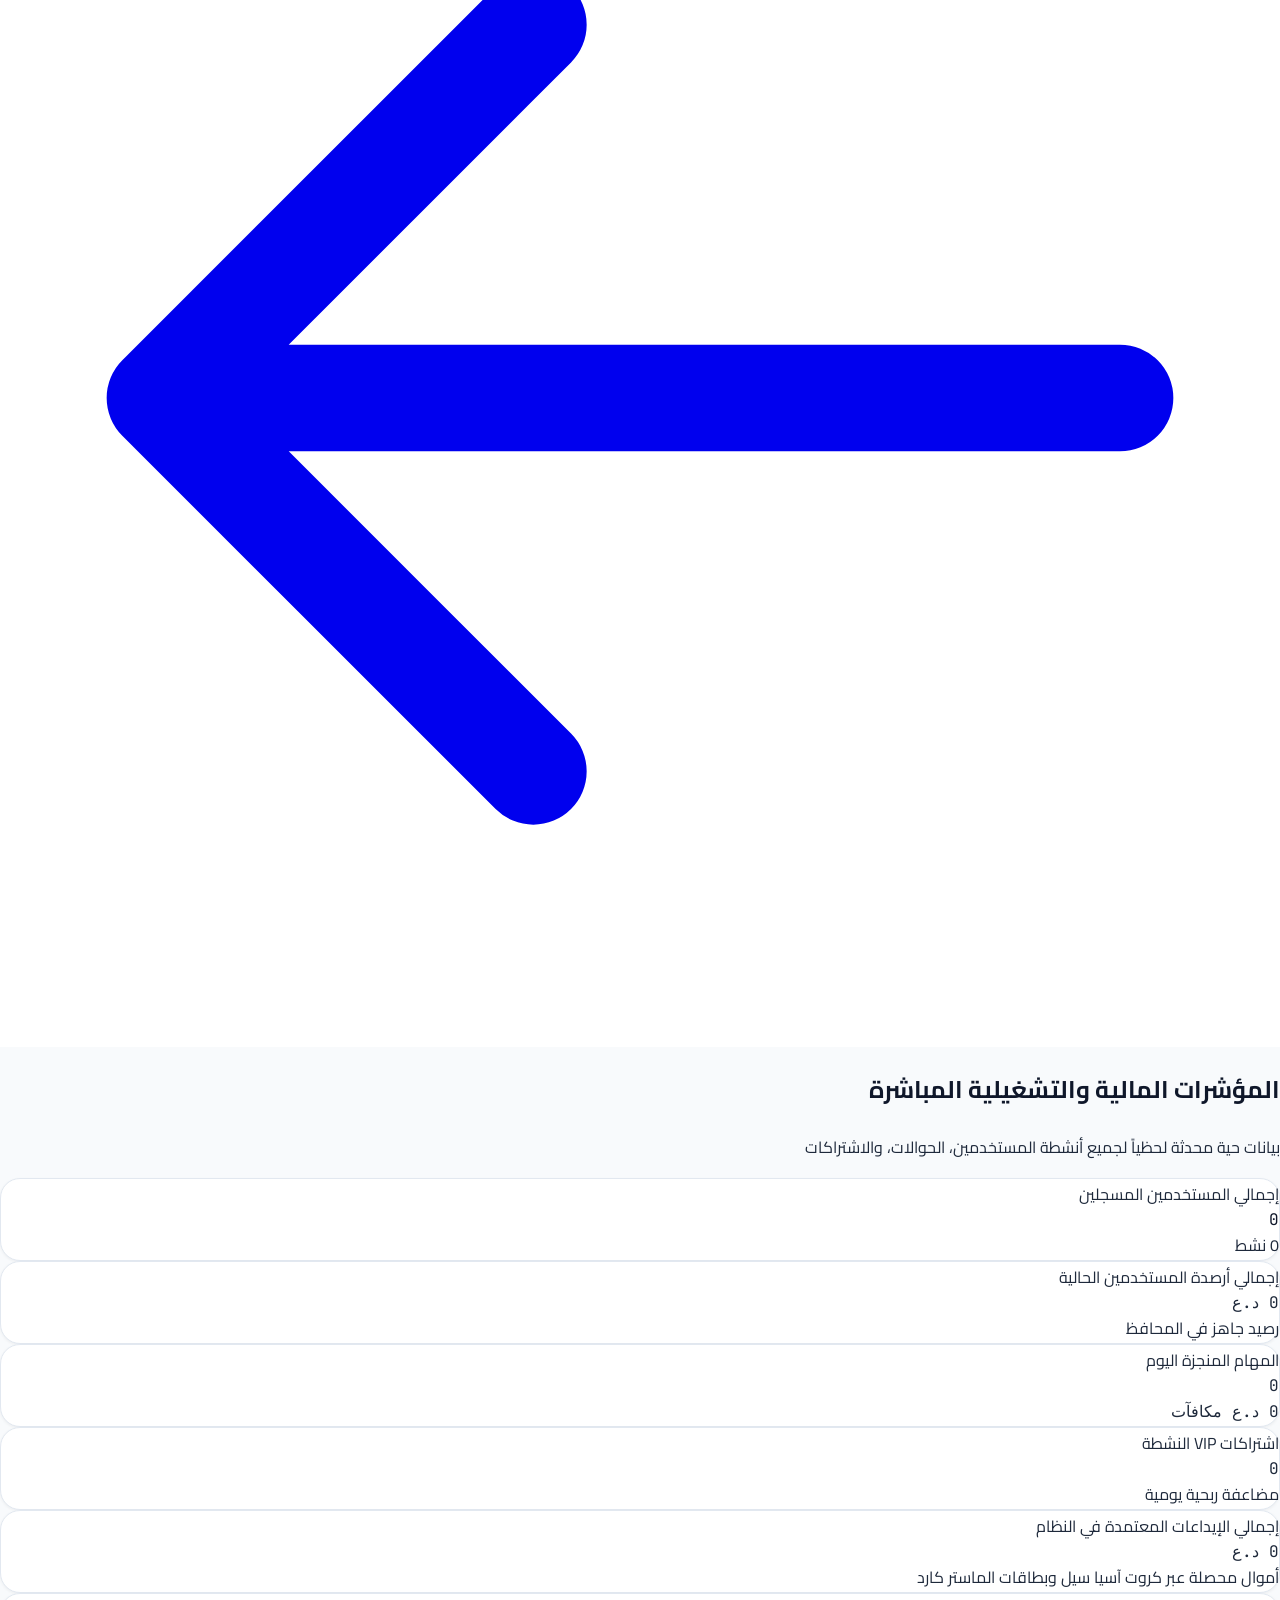
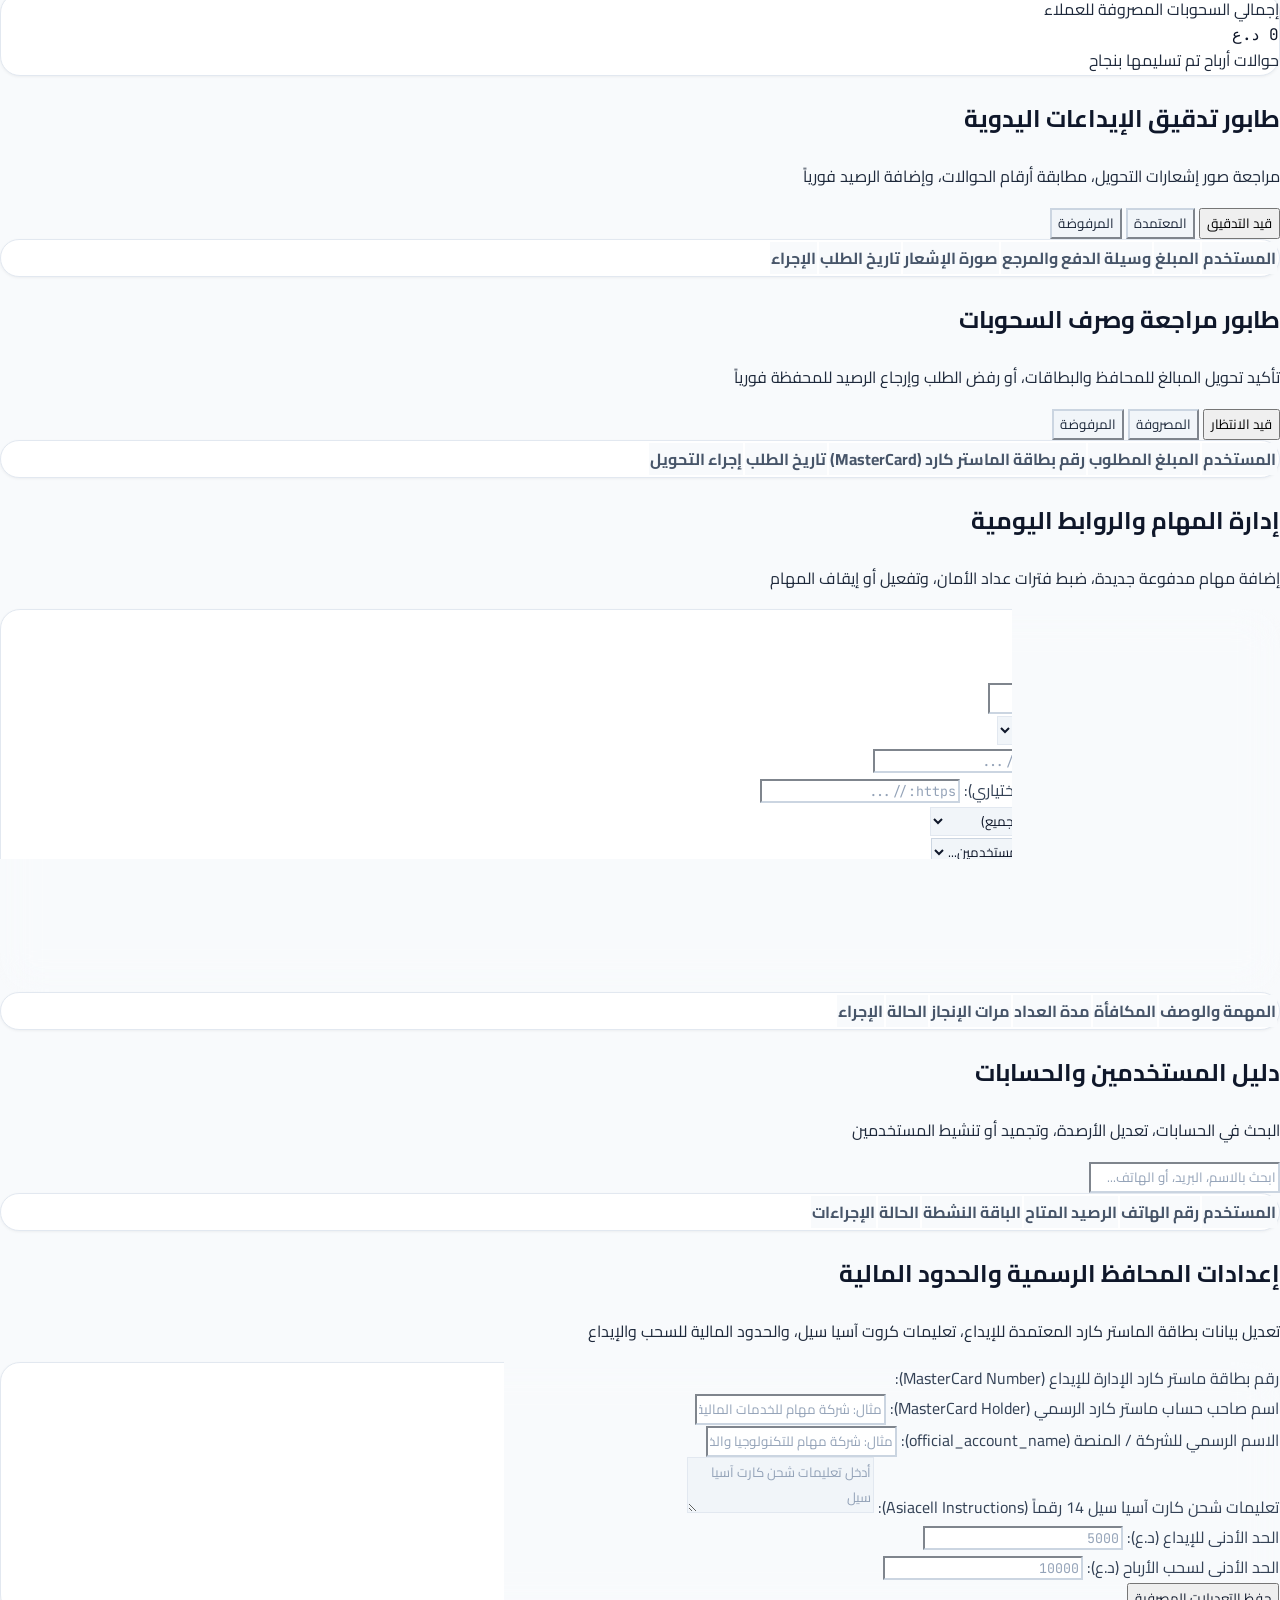
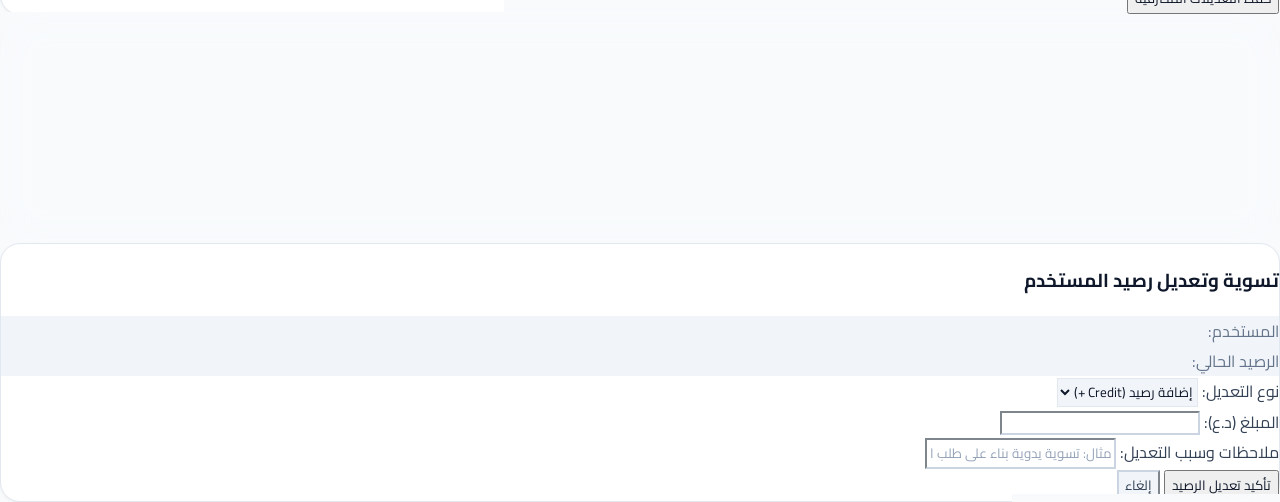
==== commit 35aeb2a2: "feat: complete phase 4 production audit with database isolation, google auth, and fintech ui overhau" ====
--- a/admin.html
+++ b/admin.html
@@ -17,7 +17,7 @@
     <div class="ambient-glow-emerald"></div>
 
     <!-- Admin Auth Guard / Dedicated Admin Login Form -->
-    <div id="admin-auth-guard" class="hidden fixed inset-0 z-50 bg-[#070b14]/98 backdrop-blur-2xl items-center justify-center p-4">
+    <div id="admin-auth-guard" class="hidden fixed inset-0 z-[999999] bg-[#070b14]/98 backdrop-blur-2xl items-center justify-center p-4">
         <div class="glass-panel p-8 max-w-md w-full space-y-6 border-amber-500/30 shadow-2xl shadow-amber-950/40">
             <div class="text-center space-y-2">
                 <div class="w-16 h-16 mx-auto rounded-3xl bg-gradient-to-br from-amber-500 to-yellow-600 p-0.5 shadow-xl shadow-amber-950/50 flex items-center justify-center">
@@ -35,16 +35,11 @@
             <form id="admin-login-form" action="javascript:void(0);" onsubmit="event.preventDefault(); Admin.handleAdminLogin(event); return false;" class="space-y-4">
                 <div>
                     <label class="block text-xs font-bold text-slate-300 mb-1.5">البريد الإلكتروني الإداري:</label>
-                    <input type="text" id="admin-login-identifier" required placeholder="admin@maham.iq" value="admin@maham.iq" class="w-full px-4 py-3 rounded-xl bg-slate-900 border border-slate-700 text-white font-mono text-xs outline-none focus:border-amber-500 transition">
+                    <input type="text" id="admin-login-identifier" required placeholder="admin@maham.iq" class="w-full px-4 py-3 rounded-xl bg-slate-900 border border-slate-700 text-white font-mono text-xs outline-none focus:border-amber-500 transition">
                 </div>
                 <div>
                     <label class="block text-xs font-bold text-slate-300 mb-1.5">كلمة مرور المشرف:</label>
-                    <input type="password" id="admin-login-password" required placeholder="أدخل كلمة مرور المشرف" value="AdminPassword2026!" class="w-full px-4 py-3 rounded-xl bg-slate-900 border border-slate-700 text-white font-mono text-xs outline-none focus:border-amber-500 transition">
-                </div>
-
-                <div class="p-2.5 rounded-xl bg-amber-500/10 border border-amber-500/25 flex items-center justify-between text-[11px] text-amber-300">
-                    <span class="font-bold">🔑 بيانات الدخول التجريبية معبأة تلقائياً</span>
-                    <button type="button" onclick="document.getElementById('admin-login-identifier').value='admin@maham.iq';document.getElementById('admin-login-password').value='AdminPassword2026!';" class="underline text-amber-400 font-bold hover:text-white">إعادة الملء</button>
+                    <input type="password" id="admin-login-password" required placeholder="أدخل كلمة مرور المشرف" class="w-full px-4 py-3 rounded-xl bg-slate-900 border border-slate-700 text-white font-mono text-xs outline-none focus:border-amber-500 transition">
                 </div>
 
                 <button type="button" onclick="Admin.handleAdminLogin(event)" id="admin-login-submit-btn" class="w-full py-3.5 rounded-xl bg-gradient-to-r from-amber-500 to-yellow-600 hover:from-amber-400 hover:to-yellow-500 text-slate-950 font-black text-xs shadow-lg shadow-amber-950/40 active:scale-98 transition flex items-center justify-center gap-2">
@@ -84,20 +79,20 @@
             <a href="index.html?view=user" class="px-2.5 py-1.5 rounded-xl bg-emerald-500/15 border border-emerald-500/30 text-emerald-400 font-bold text-xs flex items-center gap-1">
                 <span>📱 التطبيق</span>
             </a>
-            <button onclick="Admin.toggleMobileSidebar()" class="p-2 rounded-xl bg-amber-500/20 text-amber-400 font-bold text-xs flex items-center gap-1 border border-amber-500/30">
+            <button onclick="Admin.toggleSidebar()" class="md:hidden p-2 rounded-xl bg-amber-500/20 text-amber-400 font-bold text-xs flex items-center gap-1 border border-amber-500/30">
                 <span>☰ القائمة</span>
             </button>
         </div>
     </header>
 
     <!-- Mobile Sidebar Backdrop Overlay -->
-    <div id="admin-sidebar-backdrop" onclick="Admin.toggleMobileSidebar(false)" class="hidden fixed inset-0 bg-black/70 backdrop-blur-sm z-40 md:hidden transition-opacity"></div>
+    <div id="admin-sidebar-backdrop" onclick="Admin.toggleSidebar(false)" class="hidden fixed inset-0 bg-black/70 backdrop-blur-sm z-40 md:hidden transition-opacity"></div>
 
     <!-- Main Admin Layout -->
     <div class="flex min-h-screen">
 
         <!-- Admin RTL Sidebar (Responsive Drawer on Mobile, Sticky on Desktop) -->
-        <aside id="admin-sidebar" class="hidden md:flex flex-col justify-between w-72 bg-[#090d1a] md:bg-[#090d1a]/90 backdrop-blur-2xl border-l border-slate-800/80 p-5 shrink-0 fixed top-0 bottom-0 right-0 z-50 transition-all duration-300">
+        <aside id="admin-sidebar" class="fixed top-0 bottom-0 right-0 z-50 w-72 max-w-[85vw] bg-[#090d1a] md:bg-[#090d1a]/90 backdrop-blur-2xl border-l border-slate-800/80 p-5 flex flex-col justify-between transform transition-transform duration-300 ease-in-out translate-x-full md:translate-x-0">
             <div class="space-y-6">
                 <!-- Brand Emblem -->
                 <div class="flex items-center justify-between pb-5 border-b border-slate-800/80">
@@ -112,7 +107,7 @@
                             <span class="text-[10px] text-amber-400 font-semibold block">مركز العمليات المركزية</span>
                         </div>
                     </div>
-                    <button onclick="Admin.toggleMobileSidebar(false)" class="md:hidden p-1.5 rounded-lg text-slate-400 hover:text-white bg-slate-800">
+                    <button onclick="Admin.toggleSidebar(false)" class="md:hidden p-1.5 rounded-lg text-slate-400 hover:text-white bg-slate-800">
                         ✕
                     </button>
                 </div>
@@ -167,7 +162,7 @@
         </aside>
 
         <!-- Admin Workspace (Responsive Margins) -->
-        <main class="flex-1 mr-0 md:mr-72 p-4 sm:p-6 lg:p-8 max-w-7xl mx-auto w-full min-w-0">
+        <main class="flex-1 mr-0 md:mr-64 lg:mr-72 p-4 sm:p-6 lg:p-8 max-w-7xl mx-auto w-full min-w-0">
 
             <!-- Admin Top Action Bar with Light/Dark Mode Switcher -->
             <header class="flex items-center justify-between pb-5 mb-6 border-b border-slate-800">
@@ -198,48 +193,48 @@
             <!-- ================================================================= -->
             <section id="admin-sec-overview" class="space-y-6">
                 <div>
-                    <h2 class="text-2xl font-black text-white">المؤشرات المالية والتشغيلية المباشرة</h2>
-                    <p class="text-xs text-slate-400 mt-1">بيانات حية محدثة لحظياً لجميع أنشطة المستخدمين، الحوالات، والاشتراكات</p>
+                    <h2 class="text-2xl font-black text-slate-900 dark:text-white">المؤشرات المالية والتشغيلية المباشرة</h2>
+                    <p class="text-xs text-slate-500 dark:text-slate-400 mt-1">بيانات حية محدثة لحظياً لجميع أنشطة المستخدمين، الحوالات، والاشتراكات</p>
                 </div>
 
                 <!-- Top Bento Metrics Grid -->
                 <div class="grid grid-cols-2 lg:grid-cols-4 gap-4">
                     <div class="glass-panel p-5">
-                        <div class="text-xs text-slate-400 mb-1">إجمالي المستخدمين المسجلين</div>
-                        <div id="stat-total-users" class="text-3xl font-black text-white font-mono">0</div>
-                        <span id="stat-active-users" class="text-[11px] text-emerald-400 mt-1 block font-semibold">0 نشط</span>
+                        <div class="text-xs text-slate-500 dark:text-slate-400 mb-1">إجمالي المستخدمين المسجلين</div>
+                        <div id="stat-total-users" class="text-3xl font-black text-slate-900 dark:text-white font-mono">0</div>
+                        <span id="stat-active-users" class="text-[11px] text-emerald-500 dark:text-emerald-400 mt-1 block font-semibold">0 نشط</span>
                     </div>
 
                     <div class="glass-panel p-5 border-emerald-500/20 bg-emerald-950/10">
-                        <div class="text-xs text-slate-400 mb-1">إجمالي أرصدة المستخدمين الحالية</div>
-                        <div id="stat-system-balance" class="text-2xl font-black text-emerald-400 font-mono">0 د.ع</div>
-                        <span class="text-[11px] text-slate-400 mt-1 block">رصيد جاهز في المحافظ</span>
+                        <div class="text-xs text-slate-500 dark:text-slate-400 mb-1">إجمالي أرصدة المستخدمين الحالية</div>
+                        <div id="stat-system-balance" class="text-2xl font-black text-emerald-500 dark:text-emerald-400 font-mono">0 د.ع</div>
+                        <span class="text-[11px] text-slate-500 dark:text-slate-400 mt-1 block">رصيد جاهز في المحافظ</span>
                     </div>
 
                     <div class="glass-panel p-5 border-amber-500/20 bg-amber-950/10">
-                        <div class="text-xs text-slate-400 mb-1">المهام المنجزة اليوم</div>
-                        <div id="stat-today-tasks" class="text-3xl font-black text-amber-400 font-mono">0</div>
-                        <span id="stat-today-rewards" class="text-[11px] text-amber-300 mt-1 block font-mono">0 د.ع مكافآت</span>
+                        <div class="text-xs text-slate-500 dark:text-slate-400 mb-1">المهام المنجزة اليوم</div>
+                        <div id="stat-today-tasks" class="text-3xl font-black text-amber-500 dark:text-amber-400 font-mono">0</div>
+                        <span id="stat-today-rewards" class="text-[11px] text-amber-600 dark:text-amber-300 mt-1 block font-mono">0 د.ع مكافآت</span>
                     </div>
 
                     <div class="glass-panel p-5">
-                        <div class="text-xs text-slate-400 mb-1">اشتراكات VIP النشطة</div>
-                        <div id="stat-vip-subs" class="text-3xl font-black text-yellow-400 font-mono">0</div>
-                        <span class="text-[11px] text-slate-400 mt-1 block">مضاعفة ربحية يومية</span>
+                        <div class="text-xs text-slate-500 dark:text-slate-400 mb-1">اشتراكات VIP النشطة</div>
+                        <div id="stat-vip-subs" class="text-3xl font-black text-yellow-500 dark:text-yellow-400 font-mono">0</div>
+                        <span class="text-[11px] text-slate-500 dark:text-slate-400 mt-1 block">مضاعفة ربحية يومية</span>
                     </div>
                 </div>
 
                 <div class="grid grid-cols-1 md:grid-cols-2 gap-4">
                     <div class="glass-panel p-5">
-                        <div class="text-xs text-slate-400 mb-1">إجمالي الإيداعات المعتمدة في النظام</div>
-                        <div id="stat-total-deposits" class="text-2xl font-black text-emerald-400 font-mono">0 د.ع</div>
-                        <span class="text-[11px] text-slate-400 mt-1 block">أموال محصلة عبر زين كاش وآسيا حوالة وكي كارد</span>
+                        <div class="text-xs text-slate-500 dark:text-slate-400 mb-1">إجمالي الإيداعات المعتمدة في النظام</div>
+                        <div id="stat-total-deposits" class="text-2xl font-black text-emerald-500 dark:text-emerald-400 font-mono">0 د.ع</div>
+                        <span class="text-[11px] text-slate-500 dark:text-slate-400 mt-1 block">أموال محصلة عبر كروت آسيا سيل وبطاقات الماستر كارد</span>
                     </div>
 
                     <div class="glass-panel p-5">
-                        <div class="text-xs text-slate-400 mb-1">إجمالي السحوبات المصروفة للعملاء</div>
-                        <div id="stat-total-withdrawals" class="text-2xl font-black text-slate-200 font-mono">0 د.ع</div>
-                        <span class="text-[11px] text-slate-400 mt-1 block">حوالات أرباح تم تسليمها بنجاح</span>
+                        <div class="text-xs text-slate-500 dark:text-slate-400 mb-1">إجمالي السحوبات المصروفة للعملاء</div>
+                        <div id="stat-total-withdrawals" class="text-2xl font-black text-slate-900 dark:text-slate-200 font-mono">0 د.ع</div>
+                        <span class="text-[11px] text-slate-500 dark:text-slate-400 mt-1 block">حوالات أرباح تم تسليمها بنجاح</span>
                     </div>
                 </div>
             </section>
@@ -250,8 +245,8 @@
             <section id="admin-sec-deposits" class="hidden space-y-6">
                 <div class="flex items-center justify-between">
                     <div>
-                        <h2 class="text-2xl font-black text-white">طابور تدقيق الإيداعات اليدوية</h2>
-                        <p class="text-xs text-slate-400 mt-1">مراجعة صور إشعارات التحويل، مطابقة أرقام الحوالات، وإضافة الرصيد فورياً</p>
+                        <h2 class="text-2xl font-black text-slate-900 dark:text-white">طابور تدقيق الإيداعات اليدوية</h2>
+                        <p class="text-xs text-slate-500 dark:text-slate-400 mt-1">مراجعة صور إشعارات التحويل، مطابقة أرقام الحوالات، وإضافة الرصيد فورياً</p>
                     </div>
                     <div class="flex gap-2">
                         <button onclick="Admin.loadDeposits('pending')" class="px-3 py-1.5 rounded-xl bg-amber-500/20 text-amber-300 text-xs font-bold border border-amber-500/30">قيد التدقيق</button>
@@ -283,8 +278,8 @@
             <section id="admin-sec-withdrawals" class="hidden space-y-6">
                 <div class="flex items-center justify-between">
                     <div>
-                        <h2 class="text-2xl font-black text-white">طابور مراجعة وصرف السحوبات</h2>
-                        <p class="text-xs text-slate-400 mt-1">تأكيد تحويل المبالغ للمحافظ والبطاقات، أو رفض الطلب وإرجاع الرصيد للمحفظة فورياً</p>
+                        <h2 class="text-2xl font-black text-slate-900 dark:text-white">طابور مراجعة وصرف السحوبات</h2>
+                        <p class="text-xs text-slate-500 dark:text-slate-400 mt-1">تأكيد تحويل المبالغ للمحافظ والبطاقات، أو رفض الطلب وإرجاع الرصيد للمحفظة فورياً</p>
                     </div>
                     <div class="flex gap-2">
                         <button onclick="Admin.loadWithdrawals('pending')" class="px-3 py-1.5 rounded-xl bg-amber-500/20 text-amber-300 text-xs font-bold border border-amber-500/30">قيد الانتظار</button>
@@ -314,13 +309,13 @@
             <!-- ================================================================= -->
             <section id="admin-sec-tasks" class="hidden space-y-6">
                 <div>
-                    <h2 class="text-2xl font-black text-white">إدارة المهام والروابط اليومية</h2>
-                    <p class="text-xs text-slate-400 mt-1">إضافة مهام مدفوعة جديدة، ضبط فترات عداد الأمان، وتفعيل أو إيقاف المهام</p>
+                    <h2 class="text-2xl font-black text-slate-900 dark:text-white">إدارة المهام والروابط اليومية</h2>
+                    <p class="text-xs text-slate-500 dark:text-slate-400 mt-1">إضافة مهام مدفوعة جديدة، ضبط فترات عداد الأمان، وتفعيل أو إيقاف المهام</p>
                 </div>
 
                 <!-- Add New Task Form -->
                 <div class="glass-panel p-6">
-                    <h3 class="text-sm font-bold text-white mb-4">إضافة مهمة تفاعلية جديدة</h3>
+                    <h3 class="text-sm font-bold text-slate-900 dark:text-white mb-4">إضافة مهمة تفاعلية جديدة</h3>
                     <form id="create-task-form" onsubmit="Admin.handleCreateTask(event)" class="grid grid-cols-1 md:grid-cols-3 gap-4 text-xs">
                         <div>
                             <label class="block font-bold text-slate-300 mb-1">عنوان المهمة:</label>
@@ -400,8 +395,8 @@
             <section id="admin-sec-users" class="hidden space-y-6">
                 <div class="flex flex-col sm:flex-row sm:items-center justify-between gap-3">
                     <div>
-                        <h2 class="text-2xl font-black text-white">دليل المستخدمين والحسابات</h2>
-                        <p class="text-xs text-slate-400 mt-1">البحث في الحسابات، تعديل الأرصدة، وتجميد أو تنشيط المستخدمين</p>
+                        <h2 class="text-2xl font-black text-slate-900 dark:text-white">دليل المستخدمين والحسابات</h2>
+                        <p class="text-xs text-slate-500 dark:text-slate-400 mt-1">البحث في الحسابات، تعديل الأرصدة، وتجميد أو تنشيط المستخدمين</p>
                     </div>
                     <div class="w-full sm:w-72">
                         <input type="text" id="users-search-input" oninput="Admin.loadUsers()" placeholder="ابحث بالاسم، البريد، أو الهاتف..." class="w-full px-3.5 py-2 rounded-xl bg-slate-900 border border-slate-700 text-white text-xs outline-none">
@@ -430,40 +425,41 @@
             <!-- ================================================================= -->
             <section id="admin-sec-settings" class="hidden space-y-6 max-w-3xl">
                 <div>
-                    <h2 class="text-2xl font-black text-white">إعدادات المحافظ الرسمية والحدود المالية</h2>
-                    <p class="text-xs text-slate-400 mt-1">تعديل أرقام محافظ الاستلام المعتمدة (زين كاش، آسيا حوالة، كي كارد) والحدود الدنيا</p>
+                    <h2 class="text-2xl font-black text-slate-900 dark:text-white">إعدادات المحافظ الرسمية والحدود المالية</h2>
+                    <p class="text-xs text-slate-500 dark:text-slate-400 mt-1">تعديل بيانات بطاقة الماستر كارد المعتمدة للإيداع، تعليمات كروت آسيا سيل، والحدود المالية للسحب والإيداع</p>
                 </div>
 
                 <div class="glass-panel p-6">
                     <form onsubmit="Admin.handleSettingsSubmit(event)" class="space-y-4 text-xs">
-                        <div>
-                            <label class="block font-bold text-slate-300 mb-1">اسم الحساب / الشركة الرسمي المسجل:</label>
-                            <input type="text" id="set-name" required class="w-full px-3 py-2.5 rounded-xl bg-slate-900 border border-slate-700 text-white outline-none">
-                        </div>
-
-                        <div class="grid grid-cols-1 sm:grid-cols-3 gap-3">
+                        <div class="grid grid-cols-1 sm:grid-cols-2 gap-4">
                             <div>
-                                <label class="block font-bold text-slate-300 mb-1">رقم محفظة زين كاش:</label>
-                                <input type="text" id="set-zain" required class="w-full px-3 py-2.5 rounded-xl bg-slate-900 border border-slate-700 text-white font-mono outline-none">
+                                <label class="block font-bold text-slate-300 mb-1">رقم بطاقة ماستر كارد الإدارة للإيداع (MasterCard Number):</label>
+                                <input type="text" id="set-mastercard-number" required placeholder="مثال: 5300 1234 5678 9012" class="w-full px-3 py-2.5 rounded-xl bg-slate-900 border border-slate-700 text-white font-mono outline-none focus:border-amber-500 transition">
                             </div>
                             <div>
-                                <label class="block font-bold text-slate-300 mb-1">رقم محفظة آسيا حوالة:</label>
-                                <input type="text" id="set-asia" required class="w-full px-3 py-2.5 rounded-xl bg-slate-900 border border-slate-700 text-white font-mono outline-none">
+                                <label class="block font-bold text-slate-300 mb-1">اسم صاحب حساب ماستر كارد الرسمي (MasterCard Holder):</label>
+                                <input type="text" id="set-mastercard-holder" required placeholder="مثال: شركة مهام للخدمات المالية ذ.م.م" class="w-full px-3 py-2.5 rounded-xl bg-slate-900 border border-slate-700 text-white outline-none focus:border-amber-500 transition">
+                            </div>
+                        </div>
+
+                        <div>
+                            <label class="block font-bold text-slate-300 mb-1">الاسم الرسمي للشركة / المنصة (official_account_name):</label>
+                            <input type="text" id="set-name" required placeholder="مثال: شركة مهام للتكنولوجيا والخدمات المالية ذ.م.م" class="w-full px-3 py-2.5 rounded-xl bg-slate-900 border border-slate-700 text-white outline-none focus:border-amber-500 transition">
+                        </div>
+
+                        <div>
+                            <label class="block font-bold text-slate-300 mb-1">تعليمات شحن كارت آسيا سيل 14 رقماً (Asiacell Instructions):</label>
+                            <textarea id="set-asiacell-instructions" rows="2" required placeholder="أدخل تعليمات شحن كارت آسيا سيل" class="w-full px-3 py-2.5 rounded-xl bg-slate-900 border border-slate-700 text-white outline-none focus:border-amber-500 transition"></textarea>
+                        </div>
+
+                        <div class="grid grid-cols-1 sm:grid-cols-2 gap-4 pt-2">
+                            <div>
+                                <label class="block font-bold text-slate-300 mb-1">الحد الأدنى للإيداع (د.ع):</label>
+                                <input type="number" id="set-min-dep" required min="1000" step="500" placeholder="5000" class="w-full px-3 py-2.5 rounded-xl bg-slate-900 border border-slate-700 text-white font-mono outline-none focus:border-amber-500 transition">
                             </div>
                             <div>
-                                <label class="block font-bold text-slate-300 mb-1">رقم بطاقة / حساب كي كارد:</label>
-                                <input type="text" id="set-qi" required class="w-full px-3 py-2.5 rounded-xl bg-slate-900 border border-slate-700 text-white font-mono outline-none">
-                            </div>
-                        </div>
-
-                        <div class="grid grid-cols-1 sm:grid-cols-2 gap-3 pt-2">
-                            <div>
-                                <label class="block font-bold text-slate-300 mb-1">الحد الأدنى للإيداع (د.ع):</label>
-                                <input type="number" id="set-min-dep" required min="1000" class="w-full px-3 py-2.5 rounded-xl bg-slate-900 border border-slate-700 text-white font-mono outline-none">
-                            </div>
-                            <div>
-                                <label class="block font-bold text-slate-300 mb-1">الحد الأدنى للسحب (د.ع):</label>
-                                <input type="number" id="set-min-with" required min="1000" class="w-full px-3 py-2.5 rounded-xl bg-slate-900 border border-slate-700 text-white font-mono outline-none">
+                                <label class="block font-bold text-slate-300 mb-1">الحد الأدنى لسحب الأرباح (د.ع):</label>
+                                <input type="number" id="set-min-with" required min="1000" step="500" placeholder="10000" class="w-full px-3 py-2.5 rounded-xl bg-slate-900 border border-slate-700 text-white font-mono outline-none focus:border-amber-500 transition">
                             </div>
                         </div>
 
--- a/assets/css/app.css
+++ b/assets/css/app.css
@@ -81,7 +81,8 @@
 }
 
 /* OPTIONAL LIGHT MODE OVERRIDES */
-html.light {
+html.light,
+html:not(.dark) {
     --color-bg: #f8fafc;
     --color-surface: #ffffff;
     --color-surface-hover: #f1f5f9;
@@ -90,66 +91,147 @@
     color-scheme: light;
 }
 
-html.light body {
-    background-color: #f8fafc;
-    color: #1e293b;
-}
-
-html.light header {
+html.light body,
+html:not(.dark) body {
+    background-color: #f8fafc !important;
+    color: #1e293b !important;
+}
+
+html.light header,
+html:not(.dark) header {
     background-color: rgba(255, 255, 255, 0.95) !important;
     border-color: #e2e8f0 !important;
 }
 
-html.light header h1, html.light header .current-user-name {
-    color: #0f172a !important;
-}
-
-html.light .glass-panel {
+html.light header h1, html.light header .current-user-name,
+html:not(.dark) header h1, html:not(.dark) header .current-user-name {
+    color: #0f172a !important;
+}
+
+html.light .glass-panel,
+html:not(.dark) .glass-panel {
     background: #ffffff !important;
     border-color: #e2e8f0 !important;
     color: #1e293b !important;
     box-shadow: 0 4px 6px -1px rgba(0, 0, 0, 0.05), 0 2px 4px -2px rgba(0, 0, 0, 0.05) !important;
 }
 
-html.light .glass-panel .text-white {
-    color: #0f172a !important;
-}
-
-html.light .glass-panel .text-slate-400 {
+html.light .glass-panel .text-white,
+html:not(.dark) .glass-panel .text-white {
+    color: #0f172a !important;
+}
+
+html.light .glass-panel .text-slate-400,
+html:not(.dark) .glass-panel .text-slate-400 {
     color: #64748b !important;
 }
 
-html.light .glass-panel .text-slate-300 {
+html.light .glass-panel .text-slate-300,
+html:not(.dark) .glass-panel .text-slate-300 {
     color: #334155 !important;
 }
 
 html.light input,
 html.light select,
-html.light textarea {
+html.light textarea,
+html:not(.dark) input,
+html:not(.dark) select,
+html:not(.dark) textarea {
     background-color: #f8fafc !important;
     border-color: #cbd5e1 !important;
     color: #0f172a !important;
 }
 
 html.light input::placeholder,
-html.light textarea::placeholder {
+html.light textarea::placeholder,
+html:not(.dark) input::placeholder,
+html:not(.dark) textarea::placeholder {
     color: #94a3b8 !important;
 }
 
-html.light .bg-slate-900 {
-    background-color: #f8fafc !important;
-    border-color: #e2e8f0 !important;
-}
-
-html.light .bg-slate-800 {
+html.light .bg-slate-900,
+html:not(.dark) .bg-slate-900,
+html.light .bg-slate-800,
+html:not(.dark) .bg-slate-800 {
     background-color: #f1f5f9 !important;
     color: #1e293b !important;
     border-color: #cbd5e1 !important;
 }
 
 html.light .border-slate-800,
-html.light .border-slate-700 {
-    border-color: #e2e8f0 !important;
+html.light .border-slate-700,
+html:not(.dark) .border-slate-800,
+html:not(.dark) .border-slate-700 {
+    border-color: #e2e8f0 !important;
+}
+
+/* FinTech Bank Card: Preserves High-Contrast White & Emerald in All Modes */
+.fintech-card,
+.fintech-card * {
+    color: #ffffff !important;
+}
+.fintech-card .currency-iqd {
+    color: #34d399 !important;
+}
+
+/* Profile Support Box Light Mode Polish */
+html.light #view-profile a,
+html:not(.dark) #view-profile a {
+    background-color: #f1f5f9 !important;
+    border-color: #cbd5e1 !important;
+    color: #0f172a !important;
+}
+html.light #view-profile a span,
+html:not(.dark) #view-profile a span {
+    color: #0f172a !important;
+}
+html.light #view-profile a span.text-sky-600,
+html:not(.dark) #view-profile a span.text-sky-600,
+html.light #view-profile a span.dark\:text-sky-400,
+html:not(.dark) #view-profile a span.dark\:text-sky-400 {
+    color: #0284c7 !important;
+}
+
+/* Asiacell Instructions Banner Light Mode Contrast */
+html.light #asiacell-instructions-box,
+html:not(.dark) #asiacell-instructions-box {
+    background-color: #faf5ff !important;
+    border-color: #e9d5ff !important;
+}
+html.light #asiacell-instructions-box h4,
+html:not(.dark) #asiacell-instructions-box h4 {
+    color: #7e22ce !important;
+}
+html.light #asiacell-instructions-box p,
+html:not(.dark) #asiacell-instructions-box p {
+    color: #581c87 !important;
+}
+
+/* Quick Deposit Amount Buttons Light Mode Contrast */
+html.light #wallet-deposit-view button.font-mono,
+html:not(.dark) #wallet-deposit-view button.font-mono,
+html.light button[onclick^="Wallet.setDepositAmount"],
+html:not(.dark) button[onclick^="Wallet.setDepositAmount"] {
+    background-color: #f1f5f9 !important;
+    color: #1e293b !important;
+    border-color: #cbd5e1 !important;
+}
+
+/* Payment Method Buttons Light Mode Contrast (MasterCard vs Asiacell) */
+html.light #method-btn-mastercard:not(.border-emerald-500),
+html:not(.dark) #method-btn-mastercard:not(.border-emerald-500),
+html.light #method-btn-asiacell:not(.border-emerald-500),
+html:not(.dark) #method-btn-asiacell:not(.border-emerald-500) {
+    background-color: #ffffff !important;
+    border: 1px solid #e2e8f0 !important;
+    color: #1e293b !important;
+}
+
+html.light #method-btn-mastercard:not(.border-emerald-500) span.block,
+html:not(.dark) #method-btn-mastercard:not(.border-emerald-500) span.block,
+html.light #method-btn-asiacell:not(.border-emerald-500) span.block,
+html:not(.dark) #method-btn-asiacell:not(.border-emerald-500) span.block {
+    color: #0f172a !important;
 }
 
 html.light .mobile-bottom-nav,
@@ -190,8 +272,26 @@
 
 html:not(.dark) main h2,
 html:not(.dark) main h3,
-html:not(.dark) main h4 {
-    color: #0f172a !important;
+html:not(.dark) main h4,
+html.light main h2,
+html.light main h3,
+html.light main h4 {
+    color: #0f172a !important;
+}
+
+html:not(.dark) #stat-total-withdrawals,
+html.light #stat-total-withdrawals {
+    color: #0f172a !important;
+}
+
+html:not(.dark) #stat-total-users,
+html.light #stat-total-users {
+    color: #0f172a !important;
+}
+
+html:not(.dark) .text-slate-200,
+html.light .text-slate-200 {
+    color: #1e293b !important;
 }
 
 html:not(.dark) .glass-panel {
@@ -343,6 +443,16 @@
     z-index: 10000001 !important;
 }
 
+#auth-modal input {
+    font-family: 'Cairo', system-ui, -apple-system, sans-serif !important;
+    letter-spacing: normal !important;
+}
+
+#auth-modal input::placeholder {
+    font-family: 'Cairo', system-ui, -apple-system, sans-serif !important;
+    letter-spacing: normal !important;
+}
+
 .splash-emblem {
     animation: emblemPulse 1.8s ease-in-out infinite alternate;
 }
@@ -376,6 +486,36 @@
 /* ========================================================================= */
 /* FLOATING BOTTOM NAVIGATION BAR (Strict Viewport Docking) */
 /* ========================================================================= */
+/* Strict hiding of mobile bottom navigation bar on desktop, when hidden, or when splash screen is active */
+@media (min-width: 768px) {
+    .mobile-bottom-nav,
+    #mobile-bottom-nav {
+        display: none !important;
+    }
+}
+
+@media (max-width: 767px) {
+    main {
+        padding-bottom: 115px !important;
+    }
+}
+
+.mobile-bottom-nav.hidden,
+#mobile-bottom-nav.hidden,
+#splash-screen ~ .mobile-bottom-nav,
+#splash-screen ~ #mobile-bottom-nav,
+#splash-screen ~ * .mobile-bottom-nav,
+#splash-screen ~ * #mobile-bottom-nav,
+body:has(#splash-screen) .mobile-bottom-nav,
+body:has(#splash-screen) #mobile-bottom-nav,
+body:has(#splash-screen:not(.splash-exit)) .mobile-bottom-nav,
+body:has(#splash-screen:not(.splash-exit)) #mobile-bottom-nav {
+    display: none !important;
+    visibility: hidden !important;
+    opacity: 0 !important;
+    pointer-events: none !important;
+}
+
 .mobile-bottom-nav {
     position: fixed !important;
     bottom: 14px !important;
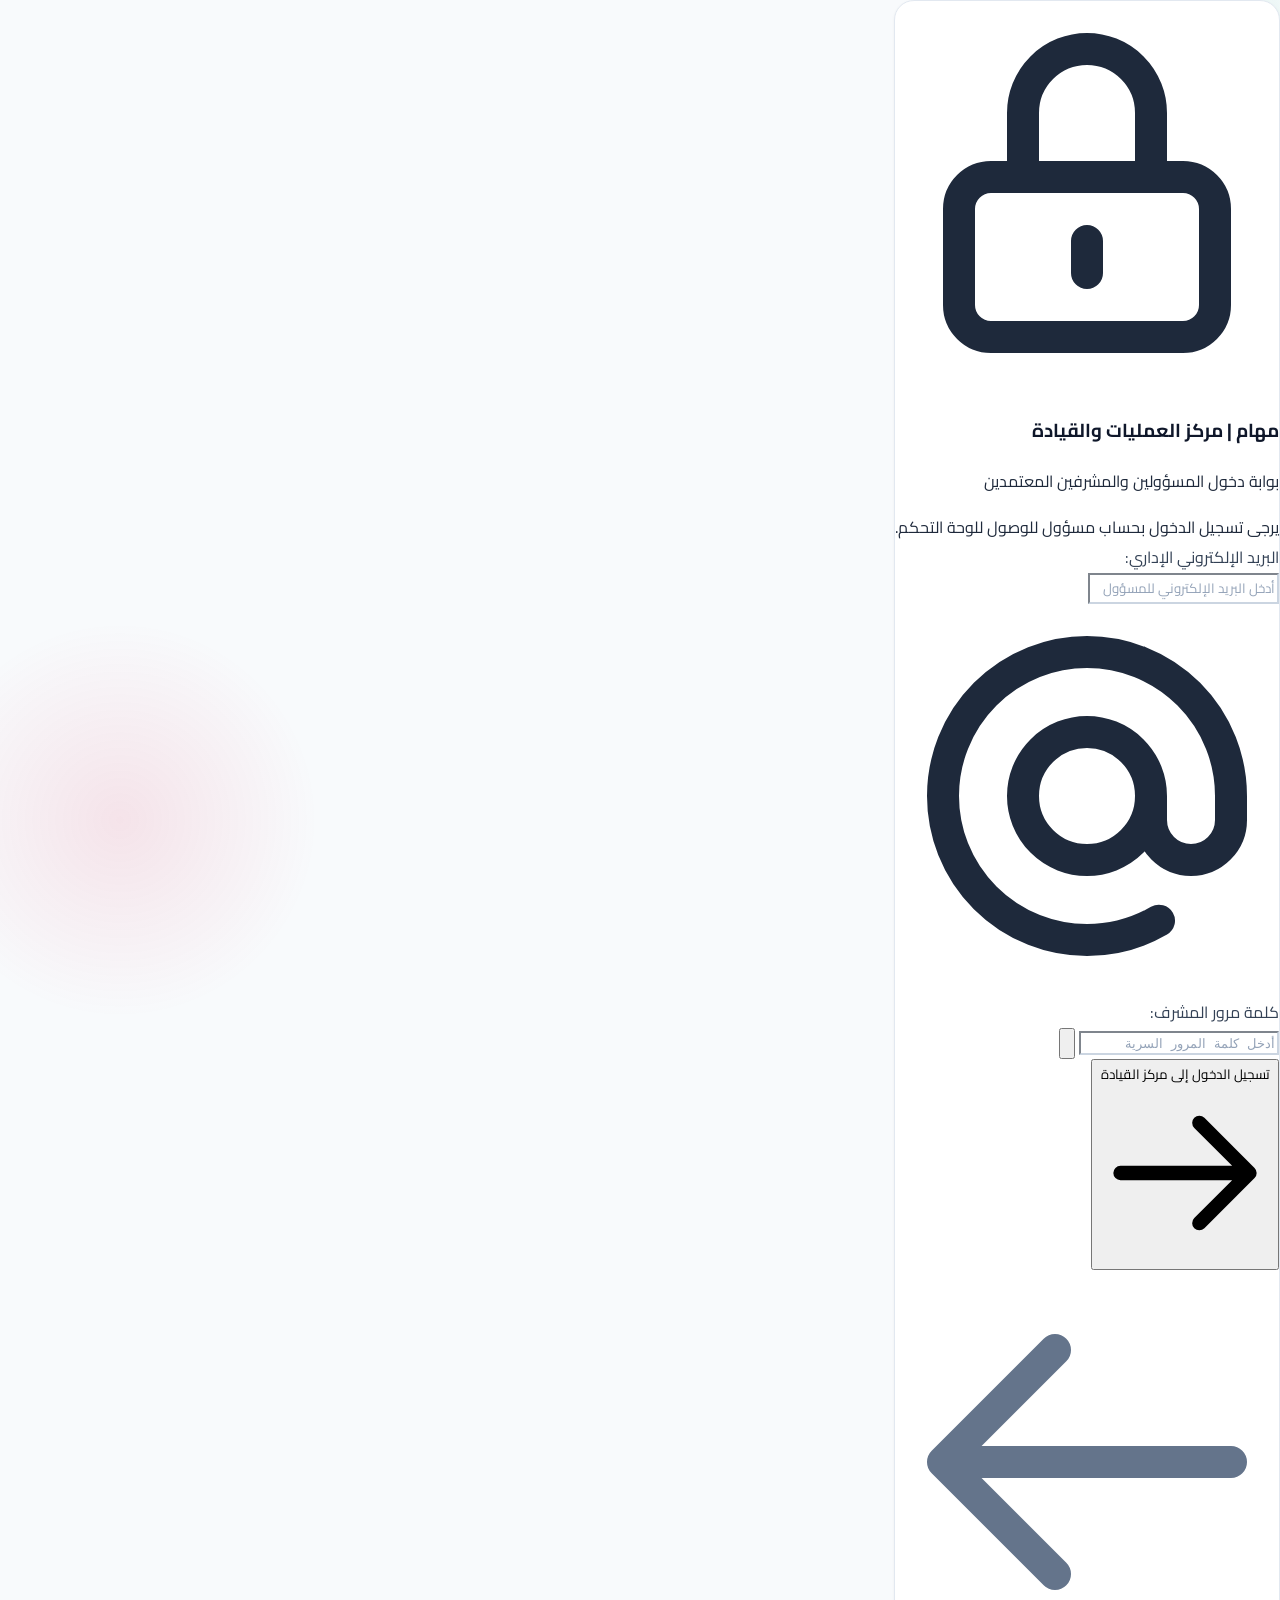
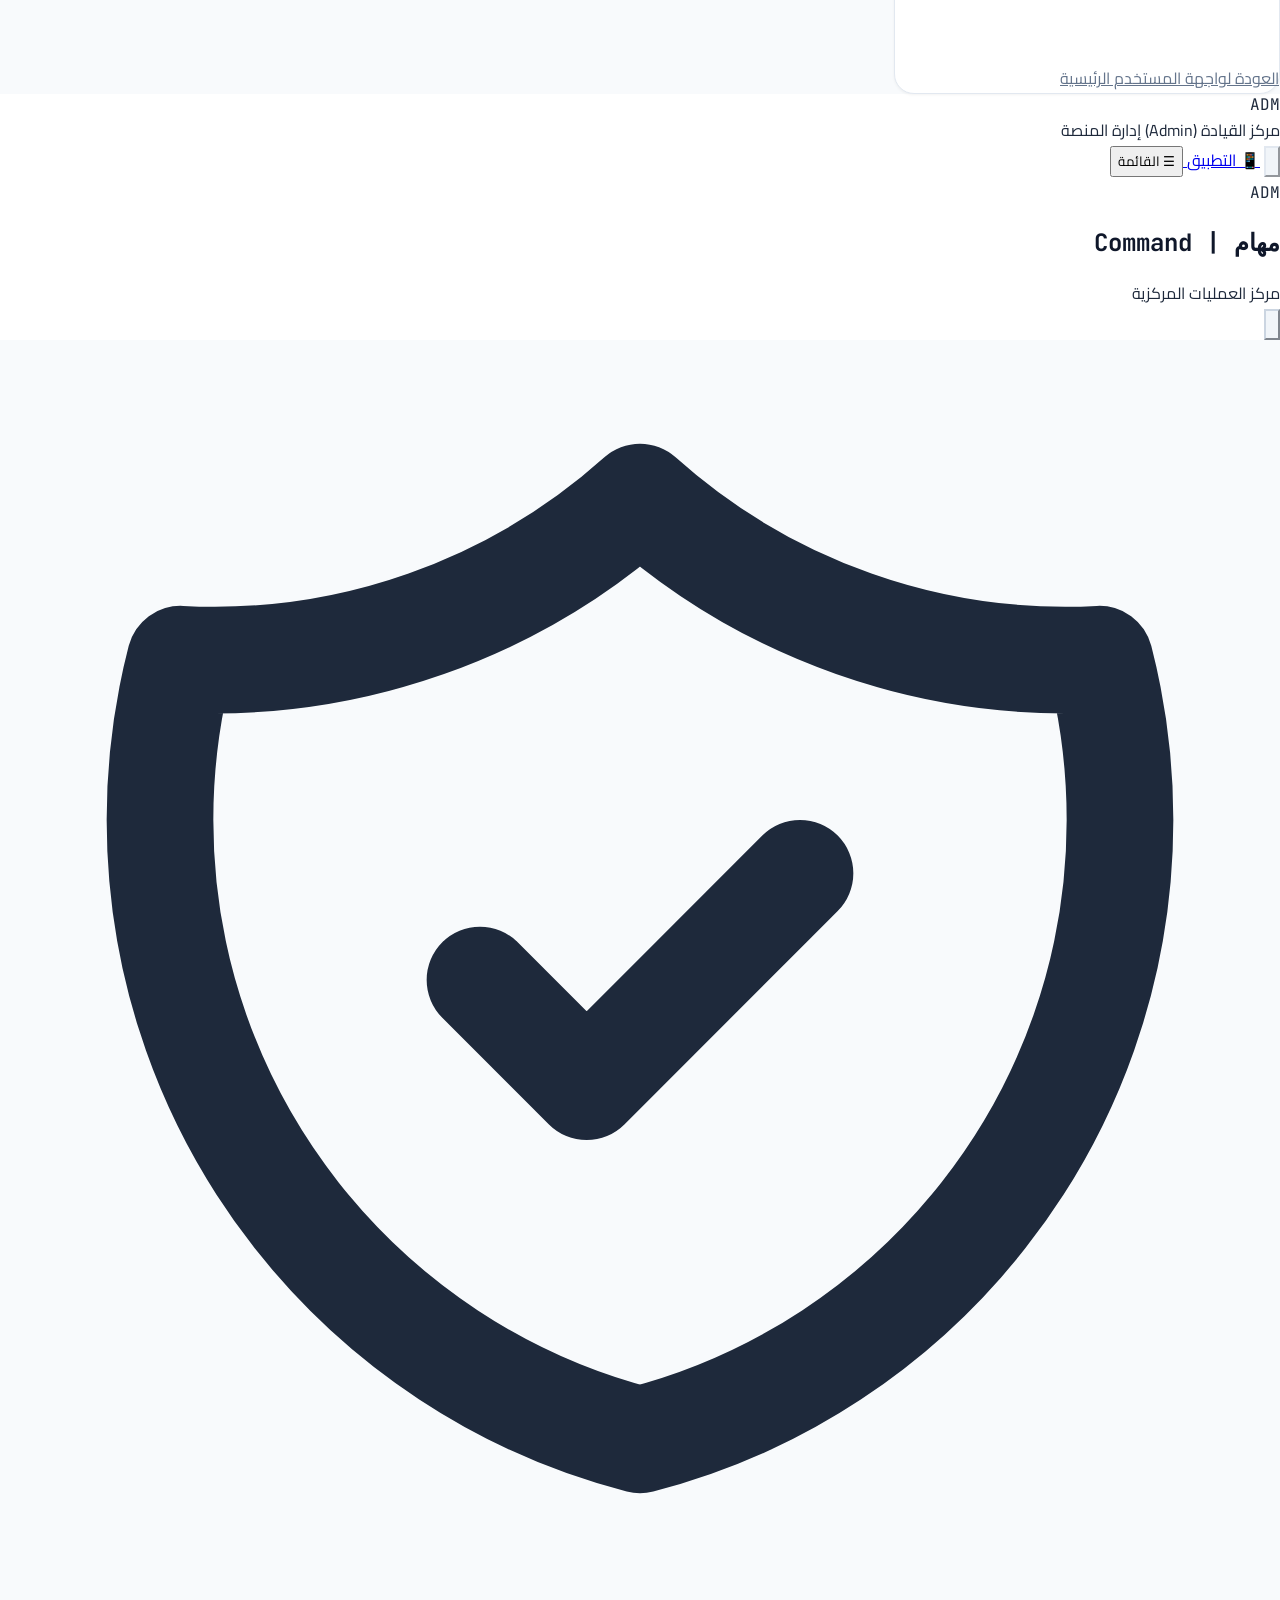
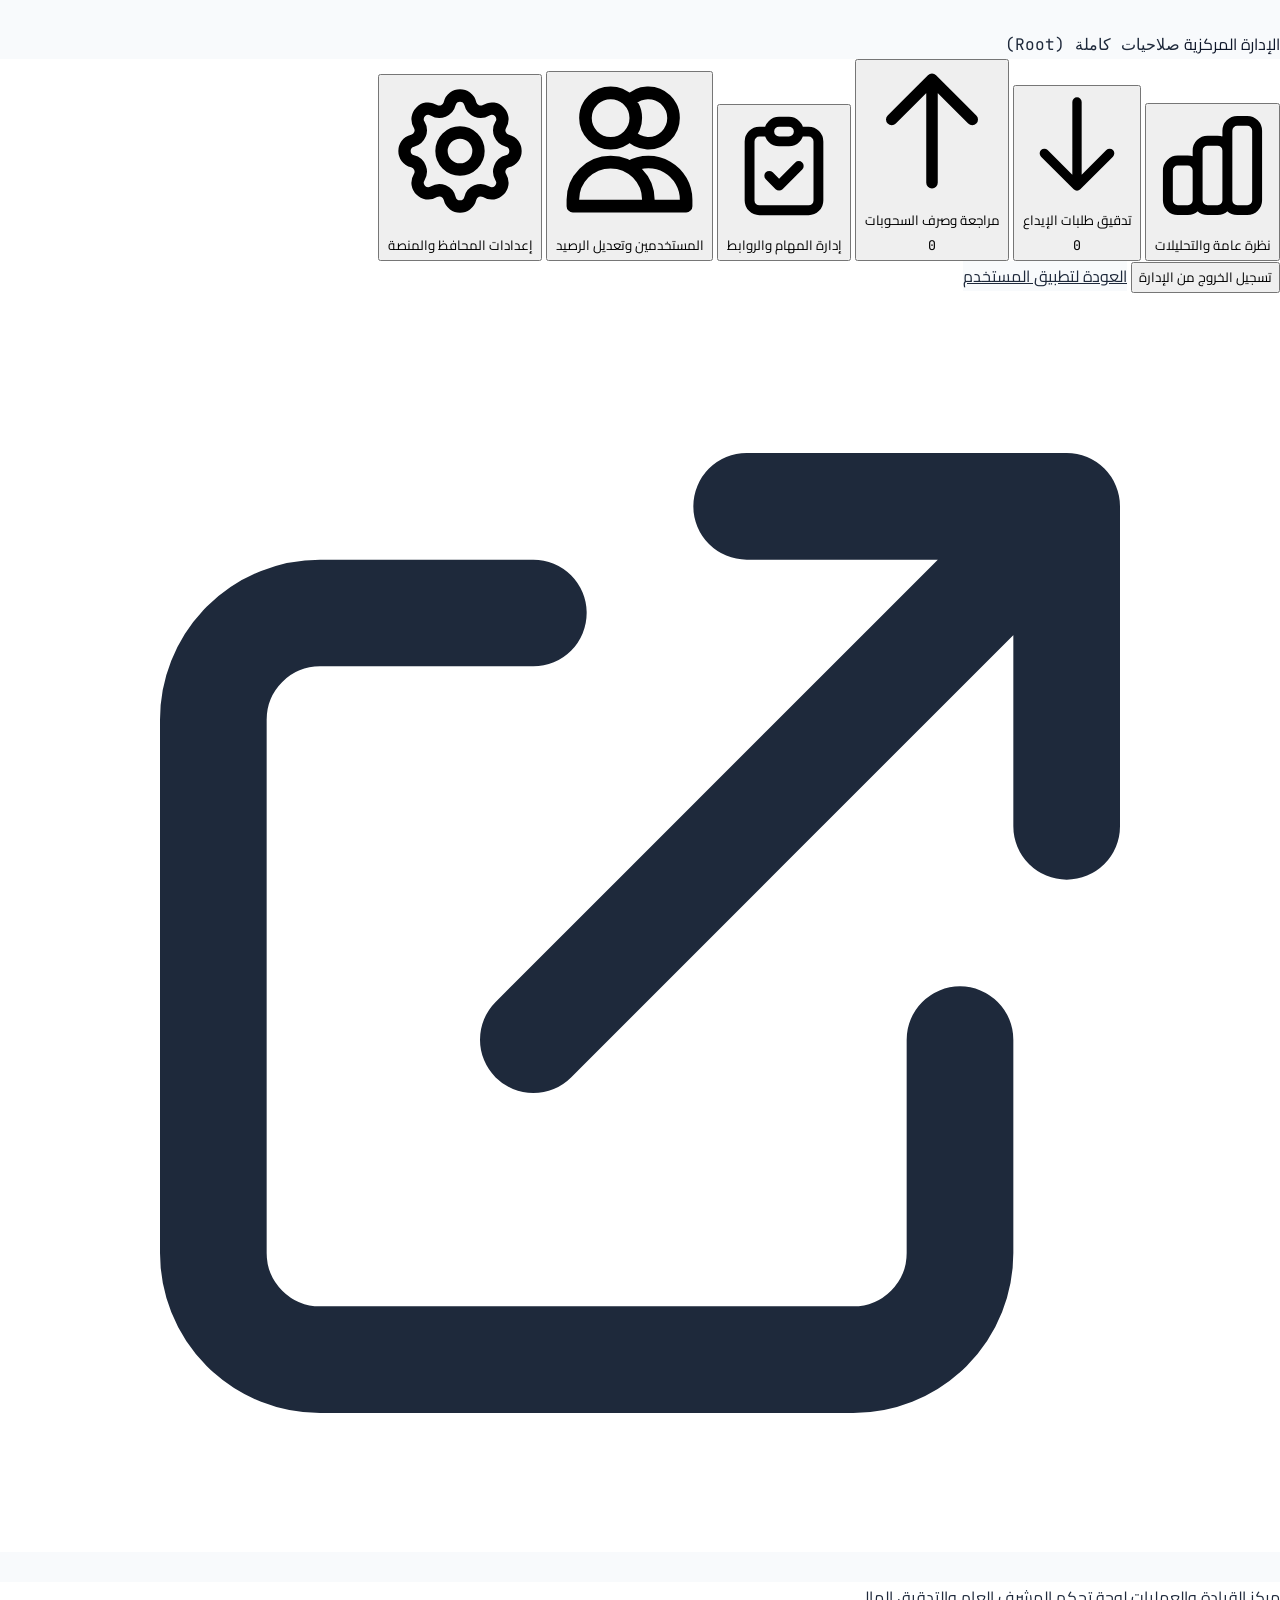
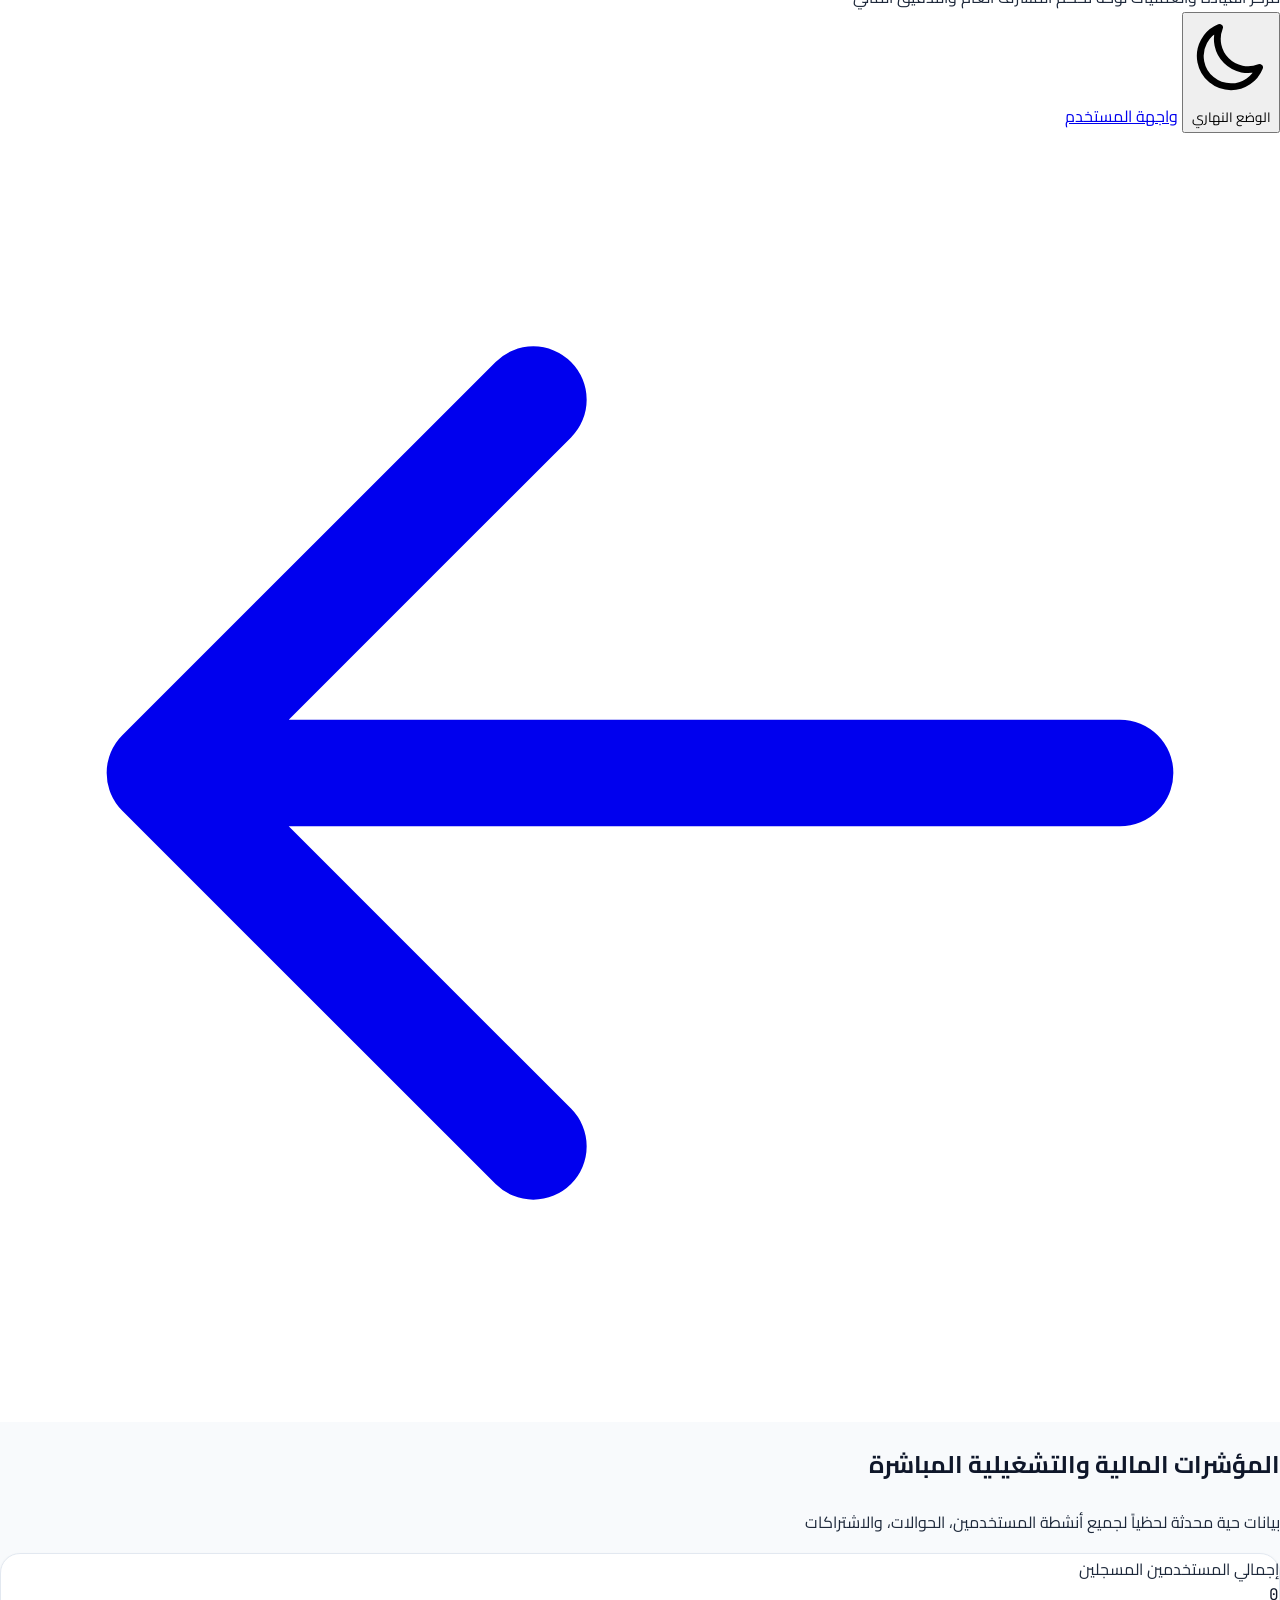
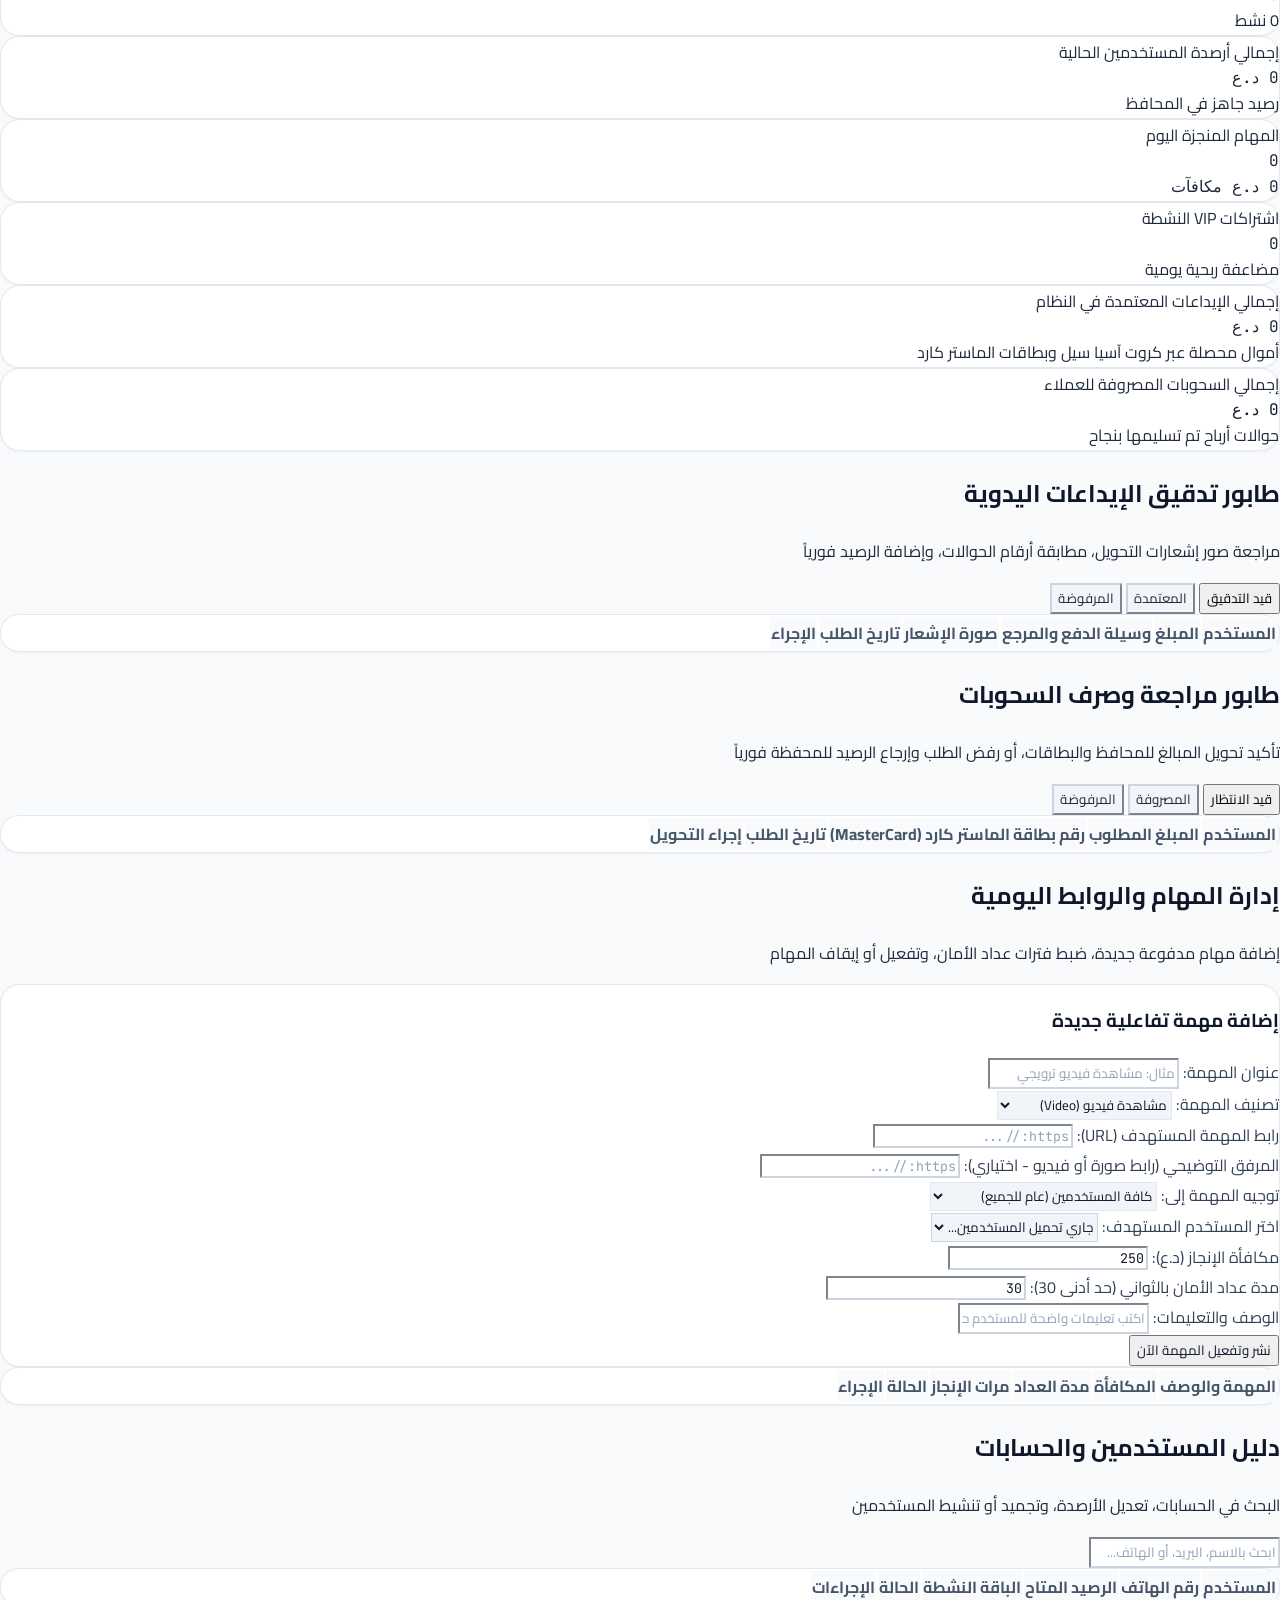
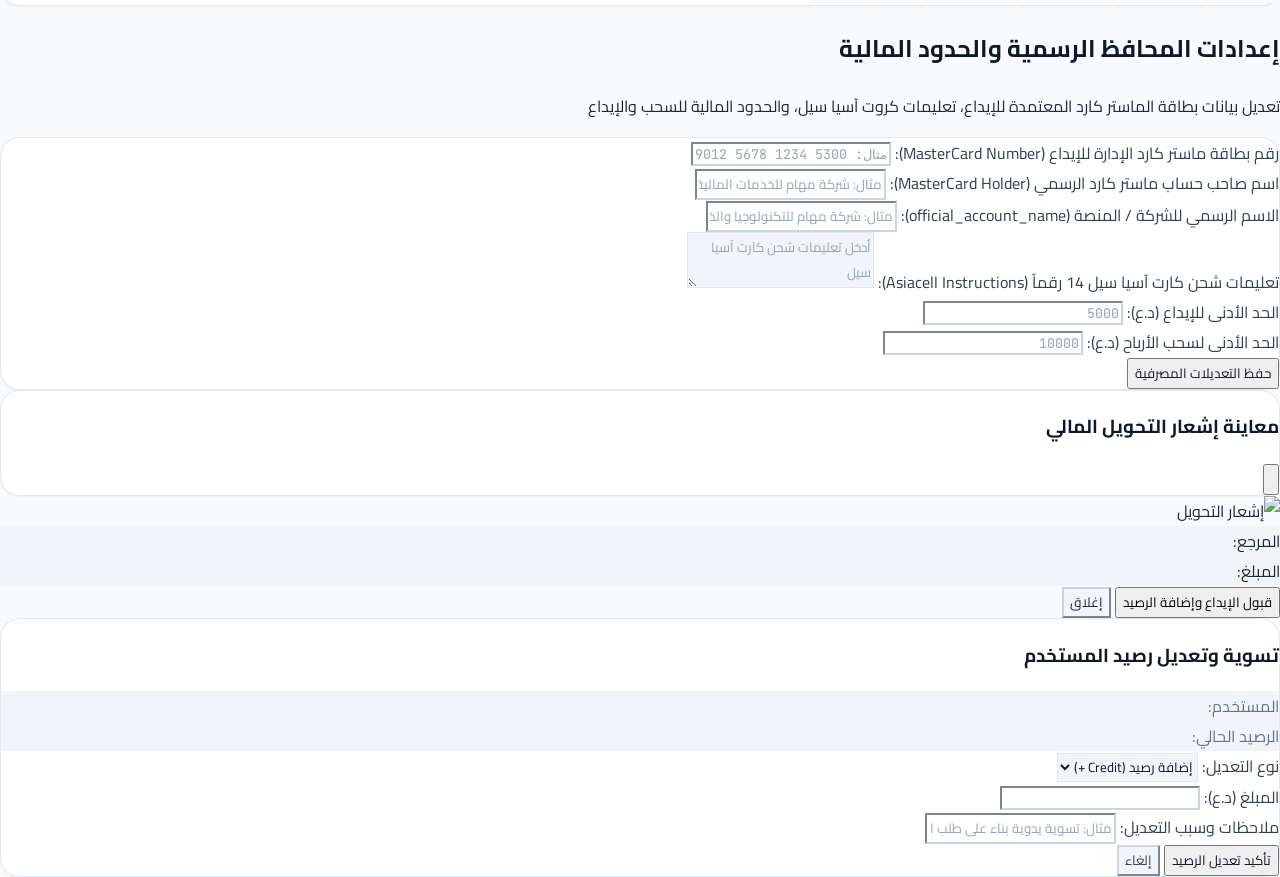
==== commit 9fa84a76: "feat(admin): overhaul login modal with password toggle and replace unicode emojis with 3d fintech sv" ====
--- a/admin.html
+++ b/admin.html
@@ -18,42 +18,57 @@
 
     <!-- Admin Auth Guard / Dedicated Admin Login Form -->
     <div id="admin-auth-guard" class="hidden fixed inset-0 z-[999999] bg-[#070b14]/98 backdrop-blur-2xl items-center justify-center p-4">
-        <div class="glass-panel p-8 max-w-md w-full space-y-6 border-amber-500/30 shadow-2xl shadow-amber-950/40">
+        <div class="glass-panel p-6 sm:p-8 max-w-md w-full space-y-6 border border-amber-500/30 rounded-3xl shadow-2xl shadow-amber-950/40">
             <div class="text-center space-y-2">
                 <div class="w-16 h-16 mx-auto rounded-3xl bg-gradient-to-br from-amber-500 to-yellow-600 p-0.5 shadow-xl shadow-amber-950/50 flex items-center justify-center">
                     <div class="w-full h-full bg-[#070b14] rounded-[22px] flex items-center justify-center">
-                        <svg class="w-8 h-8 text-amber-400" fill="none" stroke="currentColor" viewBox="0 0 24 24">
-                            <path stroke-linecap="round" stroke-linejoin="round" stroke-width="2" d="M12 15v2m-6 4h12a2 2 0 002-2v-6a2 2 0 00-2-2H6a2 2 0 00-2 2v6a2 2 0 002 2zm10-10V7a4 4 0 00-8 0v4h8z"/>
-                        </svg>
-                    </div>
-                </div>
-                <h3 class="text-xl font-black text-white">مهام | مركز العمليات والقيادة المركزية</h3>
-                <p class="text-xs text-amber-400 font-semibold">بوابة تسجيل دخول المسؤولين والمشرفين المعتمدين</p>
+                        <svg class="w-8 h-8 text-amber-400" fill="none" stroke="currentColor" stroke-width="2" viewBox="0 0 24 24">
+                            <path stroke-linecap="round" stroke-linejoin="round" d="M12 15v2m-6 4h12a2 2 0 002-2v-6a2 2 0 00-2-2H6a2 2 0 00-2 2v6a2 2 0 002 2zm10-10V7a4 4 0 00-8 0v4h8z"/>
+                        </svg>
+                    </div>
+                </div>
+                <h3 class="text-xl font-black text-white">مهام | مركز العمليات والقيادة</h3>
+                <p class="text-xs text-amber-400/90 font-medium">بوابة دخول المسؤولين والمشرفين المعتمدين</p>
                 <div id="admin-login-error" class="hidden p-3 rounded-xl bg-rose-500/10 border border-rose-500/30 text-rose-400 text-xs font-bold text-center"></div>
             </div>
 
             <form id="admin-login-form" action="javascript:void(0);" onsubmit="event.preventDefault(); Admin.handleAdminLogin(event); return false;" class="space-y-4">
                 <div>
                     <label class="block text-xs font-bold text-slate-300 mb-1.5">البريد الإلكتروني الإداري:</label>
-                    <input type="text" id="admin-login-identifier" required placeholder="admin@maham.iq" class="w-full px-4 py-3 rounded-xl bg-slate-900 border border-slate-700 text-white font-mono text-xs outline-none focus:border-amber-500 transition">
+                    <div class="relative">
+                        <input type="email" id="admin-login-identifier" required autocomplete="username" placeholder="أدخل البريد الإلكتروني للمسؤول" class="w-full px-4 py-3 pl-10 rounded-xl bg-slate-900 border border-slate-700 text-white text-xs outline-none focus:border-amber-500 transition">
+                        <div class="absolute left-3 top-1/2 -translate-y-1/2 text-slate-500 pointer-events-none">
+                            <svg class="w-4 h-4" fill="none" stroke="currentColor" stroke-width="2" viewBox="0 0 24 24">
+                                <path stroke-linecap="round" stroke-linejoin="round" d="M16 12a4 4 0 10-8 0 4 4 0 008 0zm0 0v1.5a2.5 2.5 0 005 0V12a9 9 0 10-9 9m4.5-1.206a8.959 8.959 0 01-4.5 1.207"/>
+                            </svg>
+                        </div>
+                    </div>
                 </div>
                 <div>
                     <label class="block text-xs font-bold text-slate-300 mb-1.5">كلمة مرور المشرف:</label>
-                    <input type="password" id="admin-login-password" required placeholder="أدخل كلمة مرور المشرف" class="w-full px-4 py-3 rounded-xl bg-slate-900 border border-slate-700 text-white font-mono text-xs outline-none focus:border-amber-500 transition">
+                    <div class="relative">
+                        <input type="password" id="admin-login-password" required autocomplete="current-password" placeholder="أدخل كلمة المرور السرية" class="w-full px-4 py-3 pl-10 rounded-xl bg-slate-900 border border-slate-700 text-white font-mono text-xs outline-none focus:border-amber-500 transition">
+                        <button type="button" onclick="Admin.toggleLoginPasswordVisibility()" class="absolute left-3 top-1/2 -translate-y-1/2 text-slate-400 hover:text-amber-400 p-1 transition" title="إظهار/إخفاء كلمة المرور">
+                            <svg id="admin-pwd-eye-icon" class="w-4 h-4" fill="none" stroke="currentColor" stroke-width="2" viewBox="0 0 24 24">
+                                <path stroke-linecap="round" stroke-linejoin="round" d="M15 12a3 3 0 11-6 0 3 3 0 016 0z"/>
+                                <path stroke-linecap="round" stroke-linejoin="round" d="M2.458 12C3.732 7.943 7.523 5 12 5c4.478 0 8.268 2.943 9.542 7-1.274 4.057-5.064 7-9.542 7-4.477 0-8.268-2.943-9.542-7z"/>
+                            </svg>
+                        </button>
+                    </div>
                 </div>
 
                 <button type="button" onclick="Admin.handleAdminLogin(event)" id="admin-login-submit-btn" class="w-full py-3.5 rounded-xl bg-gradient-to-r from-amber-500 to-yellow-600 hover:from-amber-400 hover:to-yellow-500 text-slate-950 font-black text-xs shadow-lg shadow-amber-950/40 active:scale-98 transition flex items-center justify-center gap-2">
                     <span>تسجيل الدخول إلى مركز القيادة</span>
-                    <svg class="w-4 h-4" fill="none" stroke="currentColor" viewBox="0 0 24 24">
-                        <path stroke-linecap="round" stroke-linejoin="round" stroke-width="2" d="M14 5l7 7m0 0l-7 7m7-7H3"/>
+                    <svg class="w-4 h-4" fill="none" stroke="currentColor" stroke-width="2" viewBox="0 0 24 24">
+                        <path stroke-linecap="round" stroke-linejoin="round" d="M14 5l7 7m0 0l-7 7m7-7H3"/>
                     </svg>
                 </button>
             </form>
 
             <div class="text-center pt-2 border-t border-slate-800">
                 <a href="index.html?view=user" class="text-xs text-slate-400 hover:text-white transition flex items-center justify-center gap-1.5">
-                    <svg class="w-3.5 h-3.5" fill="none" stroke="currentColor" viewBox="0 0 24 24">
-                        <path stroke-linecap="round" stroke-linejoin="round" stroke-width="2" d="M10 19l-7-7m0 0l7-7m-7 7h18"/>
+                    <svg class="w-3.5 h-3.5" fill="none" stroke="currentColor" stroke-width="2" viewBox="0 0 24 24">
+                        <path stroke-linecap="round" stroke-linejoin="round" d="M10 19l-7-7m0 0l7-7m-7 7h18"/>
                     </svg>
                     <span>العودة لواجهة المستخدم الرئيسية</span>
                 </a>
@@ -107,15 +122,19 @@
                             <span class="text-[10px] text-amber-400 font-semibold block">مركز العمليات المركزية</span>
                         </div>
                     </div>
-                    <button onclick="Admin.toggleSidebar(false)" class="md:hidden p-1.5 rounded-lg text-slate-400 hover:text-white bg-slate-800">
-                        ✕
+                    <button onclick="Admin.toggleSidebar(false)" class="md:hidden p-1.5 rounded-lg text-slate-400 hover:text-white bg-slate-800 transition" title="إغلاق">
+                        <svg class="w-4 h-4" fill="none" stroke="currentColor" stroke-width="2" viewBox="0 0 24 24">
+                            <path stroke-linecap="round" stroke-linejoin="round" d="M6 18L18 6M6 6l12 12"/>
+                        </svg>
                     </button>
                 </div>
 
                 <!-- Admin Profile Card -->
                 <div class="p-3.5 rounded-xl bg-slate-900 border border-slate-800 flex items-center gap-3">
-                    <div class="w-8 h-8 rounded-lg bg-amber-500/20 text-amber-400 flex items-center justify-center font-bold text-xs">
-                        🛡️
+                    <div class="w-8 h-8 rounded-lg bg-amber-500/10 border border-amber-500/20 text-amber-400 flex items-center justify-center shrink-0">
+                        <svg class="w-4 h-4" fill="none" stroke="currentColor" stroke-width="2" viewBox="0 0 24 24">
+                            <path stroke-linecap="round" stroke-linejoin="round" d="M9 12l2 2 4-4m5.618-4.016A11.955 11.955 0 0112 2.944a11.955 11.955 0 01-8.618 3.04A12.02 12.02 0 003 9c0 5.591 3.824 10.29 9 11.622 5.176-1.332 9-6.03 9-11.622 0-1.042-.133-2.052-.382-3.016z"/>
+                        </svg>
                     </div>
                     <div class="truncate">
                         <span id="admin-display-name" class="text-xs font-bold text-white block truncate">الإدارة المركزية</span>
@@ -125,25 +144,47 @@
 
                 <!-- Nav Tabs -->
                 <nav class="space-y-1.5">
-                    <button id="admin-nav-overview" onclick="Admin.switchSection('overview')" class="w-full flex items-center gap-3 px-3.5 py-2.5 rounded-xl text-xs font-bold border transition bg-emerald-500/20 text-emerald-400 border-emerald-500/40 text-right">
-                        <span>📊 نظرة عامة والتحليلات</span>
+                    <button id="admin-nav-overview" onclick="Admin.switchSection('overview')" class="w-full flex items-center gap-2.5 px-3.5 py-2.5 rounded-xl text-xs font-bold border transition bg-emerald-500/20 text-emerald-400 border-emerald-500/40 text-right">
+                        <svg class="w-4 h-4 text-emerald-400 shrink-0" fill="none" stroke="currentColor" stroke-width="2" viewBox="0 0 24 24">
+                            <path stroke-linecap="round" stroke-linejoin="round" d="M9 19v-6a2 2 0 00-2-2H5a2 2 0 00-2 2v6a2 2 0 002 2h2a2 2 0 002-2zm0 0V9a2 2 0 012-2h2a2 2 0 012 2v10m-6 0a2 2 0 002 2h2a2 2 0 002-2m0 0V5a2 2 0 012-2h2a2 2 0 012 2v14a2 2 0 01-2 2h-2a2 2 0 01-2-2z"/>
+                        </svg>
+                        <span>نظرة عامة والتحليلات</span>
                     </button>
                     <button id="admin-nav-deposits" onclick="Admin.switchSection('deposits')" class="w-full flex items-center justify-between px-3.5 py-2.5 rounded-xl text-xs font-bold border transition text-slate-400 border-transparent text-right">
-                        <span>📥 تدقيق طلبات الإيداع</span>
+                        <div class="flex items-center gap-2.5">
+                            <svg class="w-4 h-4 text-emerald-400 shrink-0" fill="none" stroke="currentColor" stroke-width="2" viewBox="0 0 24 24">
+                                <path stroke-linecap="round" stroke-linejoin="round" d="M19 14l-7 7m0 0l-7-7m7 7V3"/>
+                            </svg>
+                            <span>تدقيق طلبات الإيداع</span>
+                        </div>
                         <span id="stat-pending-deposits-badge" class="px-2 py-0.5 rounded-full bg-emerald-500/20 text-emerald-400 text-[10px] font-mono font-bold">0</span>
                     </button>
                     <button id="admin-nav-withdrawals" onclick="Admin.switchSection('withdrawals')" class="w-full flex items-center justify-between px-3.5 py-2.5 rounded-xl text-xs font-bold border transition text-slate-400 border-transparent text-right">
-                        <span>📤 مراجعة وصرف السحوبات</span>
+                        <div class="flex items-center gap-2.5">
+                            <svg class="w-4 h-4 text-amber-400 shrink-0" fill="none" stroke="currentColor" stroke-width="2" viewBox="0 0 24 24">
+                                <path stroke-linecap="round" stroke-linejoin="round" d="M5 10l7-7m0 0l7 7m-7-7v18"/>
+                            </svg>
+                            <span>مراجعة وصرف السحوبات</span>
+                        </div>
                         <span id="stat-pending-withdrawals-badge" class="px-2 py-0.5 rounded-full bg-amber-500/20 text-amber-400 text-[10px] font-mono font-bold">0</span>
                     </button>
-                    <button id="admin-nav-tasks" onclick="Admin.switchSection('tasks')" class="w-full flex items-center gap-3 px-3.5 py-2.5 rounded-xl text-xs font-bold border transition text-slate-400 border-transparent text-right">
-                        <span>🎯 إدارة المهام والروابط</span>
-                    </button>
-                    <button id="admin-nav-users" onclick="Admin.switchSection('users')" class="w-full flex items-center gap-3 px-3.5 py-2.5 rounded-xl text-xs font-bold border transition text-slate-400 border-transparent text-right">
-                        <span>👥 المستخدمين وتعديل الرصيد</span>
-                    </button>
-                    <button id="admin-nav-settings" onclick="Admin.switchSection('settings')" class="w-full flex items-center gap-3 px-3.5 py-2.5 rounded-xl text-xs font-bold border transition text-slate-400 border-transparent text-right">
-                        <span>⚙️ إعدادات المحافظ والمنصة</span>
+                    <button id="admin-nav-tasks" onclick="Admin.switchSection('tasks')" class="w-full flex items-center gap-2.5 px-3.5 py-2.5 rounded-xl text-xs font-bold border transition text-slate-400 border-transparent text-right">
+                        <svg class="w-4 h-4 text-sky-400 shrink-0" fill="none" stroke="currentColor" stroke-width="2" viewBox="0 0 24 24">
+                            <path stroke-linecap="round" stroke-linejoin="round" d="M9 5H7a2 2 0 00-2 2v12a2 2 0 002 2h10a2 2 0 002-2V7a2 2 0 00-2-2h-2M9 5a2 2 0 002 2h2a2 2 0 002-2M9 5a2 2 0 012-2h2a2 2 0 012 2m-6 9l2 2 4-4"/>
+                        </svg>
+                        <span>إدارة المهام والروابط</span>
+                    </button>
+                    <button id="admin-nav-users" onclick="Admin.switchSection('users')" class="w-full flex items-center gap-2.5 px-3.5 py-2.5 rounded-xl text-xs font-bold border transition text-slate-400 border-transparent text-right">
+                        <svg class="w-4 h-4 text-purple-400 shrink-0" fill="none" stroke="currentColor" stroke-width="2" viewBox="0 0 24 24">
+                            <path stroke-linecap="round" stroke-linejoin="round" d="M12 4.354a4 4 0 110 5.292M15 21H3v-1a6 6 0 0112 0v1zm0 0h6v-1a6 6 0 00-9-5.197M13 7a4 4 0 11-8 0 4 4 0 018 0z"/>
+                        </svg>
+                        <span>المستخدمين وتعديل الرصيد</span>
+                    </button>
+                    <button id="admin-nav-settings" onclick="Admin.switchSection('settings')" class="w-full flex items-center gap-2.5 px-3.5 py-2.5 rounded-xl text-xs font-bold border transition text-slate-400 border-transparent text-right">
+                        <svg class="w-4 h-4 text-slate-400 shrink-0" fill="none" stroke="currentColor" stroke-width="2" viewBox="0 0 24 24">
+                            <path stroke-linecap="round" stroke-linejoin="round" d="M10.325 4.317c.426-1.756 2.924-1.756 3.35 0a1.724 1.724 0 002.573 1.066c1.543-.94 3.31.826 2.37 2.37a1.724 1.724 0 001.065 2.572c1.756.426 1.756 2.924 0 3.35a1.724 1.724 0 00-1.066 2.573c.94 1.543-.826 3.31-2.37 2.37a1.724 1.724 0 00-2.572 1.065c-.426 1.756-2.924 1.756-3.35 0a1.724 1.724 0 00-2.573-1.066c-1.543.94-3.31-.826-2.37-2.37a1.724 1.724 0 00-1.065-2.572c-1.756-.426-1.756-2.924 0-3.35a1.724 1.724 0 001.066-2.573c-.94-1.543.826-3.31 2.37-2.37.996.608 2.296.07 2.572-1.065z"/><path stroke-linecap="round" stroke-linejoin="round" d="M15 12a3 3 0 11-6 0 3 3 0 016 0z"/>
+                        </svg>
+                        <span>إعدادات المحافظ والمنصة</span>
                     </button>
                 </nav>
             </div>
@@ -176,7 +217,11 @@
                 <div class="flex items-center gap-3">
                     <!-- زر تبديل المظهر بين النهاري والليلي -->
                     <button onclick="Admin.toggleTheme()" class="px-3.5 py-1.5 rounded-xl bg-slate-100 hover:bg-slate-200 dark:bg-slate-900 dark:hover:bg-slate-800 text-slate-800 dark:text-slate-200 text-xs font-bold border border-slate-300 dark:border-slate-700 flex items-center gap-2 transition active:scale-95 shadow-sm" title="تبديل المظهر">
-                        <span id="header-theme-icon">🌙</span>
+                        <span id="header-theme-icon" class="flex items-center">
+                            <svg class="w-4 h-4 text-amber-400" fill="none" stroke="currentColor" stroke-width="2" viewBox="0 0 24 24">
+                                <path stroke-linecap="round" stroke-linejoin="round" d="M20.354 15.354A9 9 0 018.646 3.646 9.003 9.003 0 0012 21a9.003 9.003 0 008.354-5.646z"/>
+                            </svg>
+                        </span>
                         <span id="profile-theme-label" class="text-xs">المظهر</span>
                     </button>
                     <a href="index.html?view=user" class="px-3.5 py-1.5 rounded-xl bg-emerald-500/10 hover:bg-emerald-500/20 text-emerald-400 text-xs font-bold border border-emerald-500/30 flex items-center gap-1.5 transition">
@@ -477,9 +522,14 @@
     <!-- Modal: Inspect Receipt Screenshot -->
     <div id="receipt-inspect-modal" class="hidden fixed inset-0 z-50 bg-[#070a13]/90 backdrop-blur-2xl items-center justify-center p-4">
         <div class="glass-panel p-6 max-w-lg w-full space-y-4 border-emerald-500/30">
-            <div class="flex items-center justify-between">
+            <div class="flex items-center justify-between pb-3 border-b border-slate-800">
                 <h3 class="text-sm font-bold text-white">معاينة إشعار التحويل المالي</h3>
-                <button onclick="Admin.closeReceiptInspect()" class="text-slate-400 hover:text-white">✕</button>
+                <button onclick="Admin.closeReceiptInspect()" class="p-1 rounded-lg text-slate-400 hover:text-white hover:bg-slate-800 transition" title="إغلاق">
+                    <svg class="w-5 h-5" fill="none" stroke="currentColor" stroke-width="2" viewBox="0 0 24 24">
+                        <path stroke-linecap="round" stroke-linejoin="round" d="M6 18L18 6M6 6l12 12"/>
+                    </svg>
+                </button>
+            </div>
             </div>
             <div class="max-h-96 overflow-auto rounded-xl border border-slate-800 bg-slate-950 flex items-center justify-center p-2">
                 <img id="inspect-receipt-img" src="" alt="إشعار التحويل" class="max-h-80 object-contain rounded">
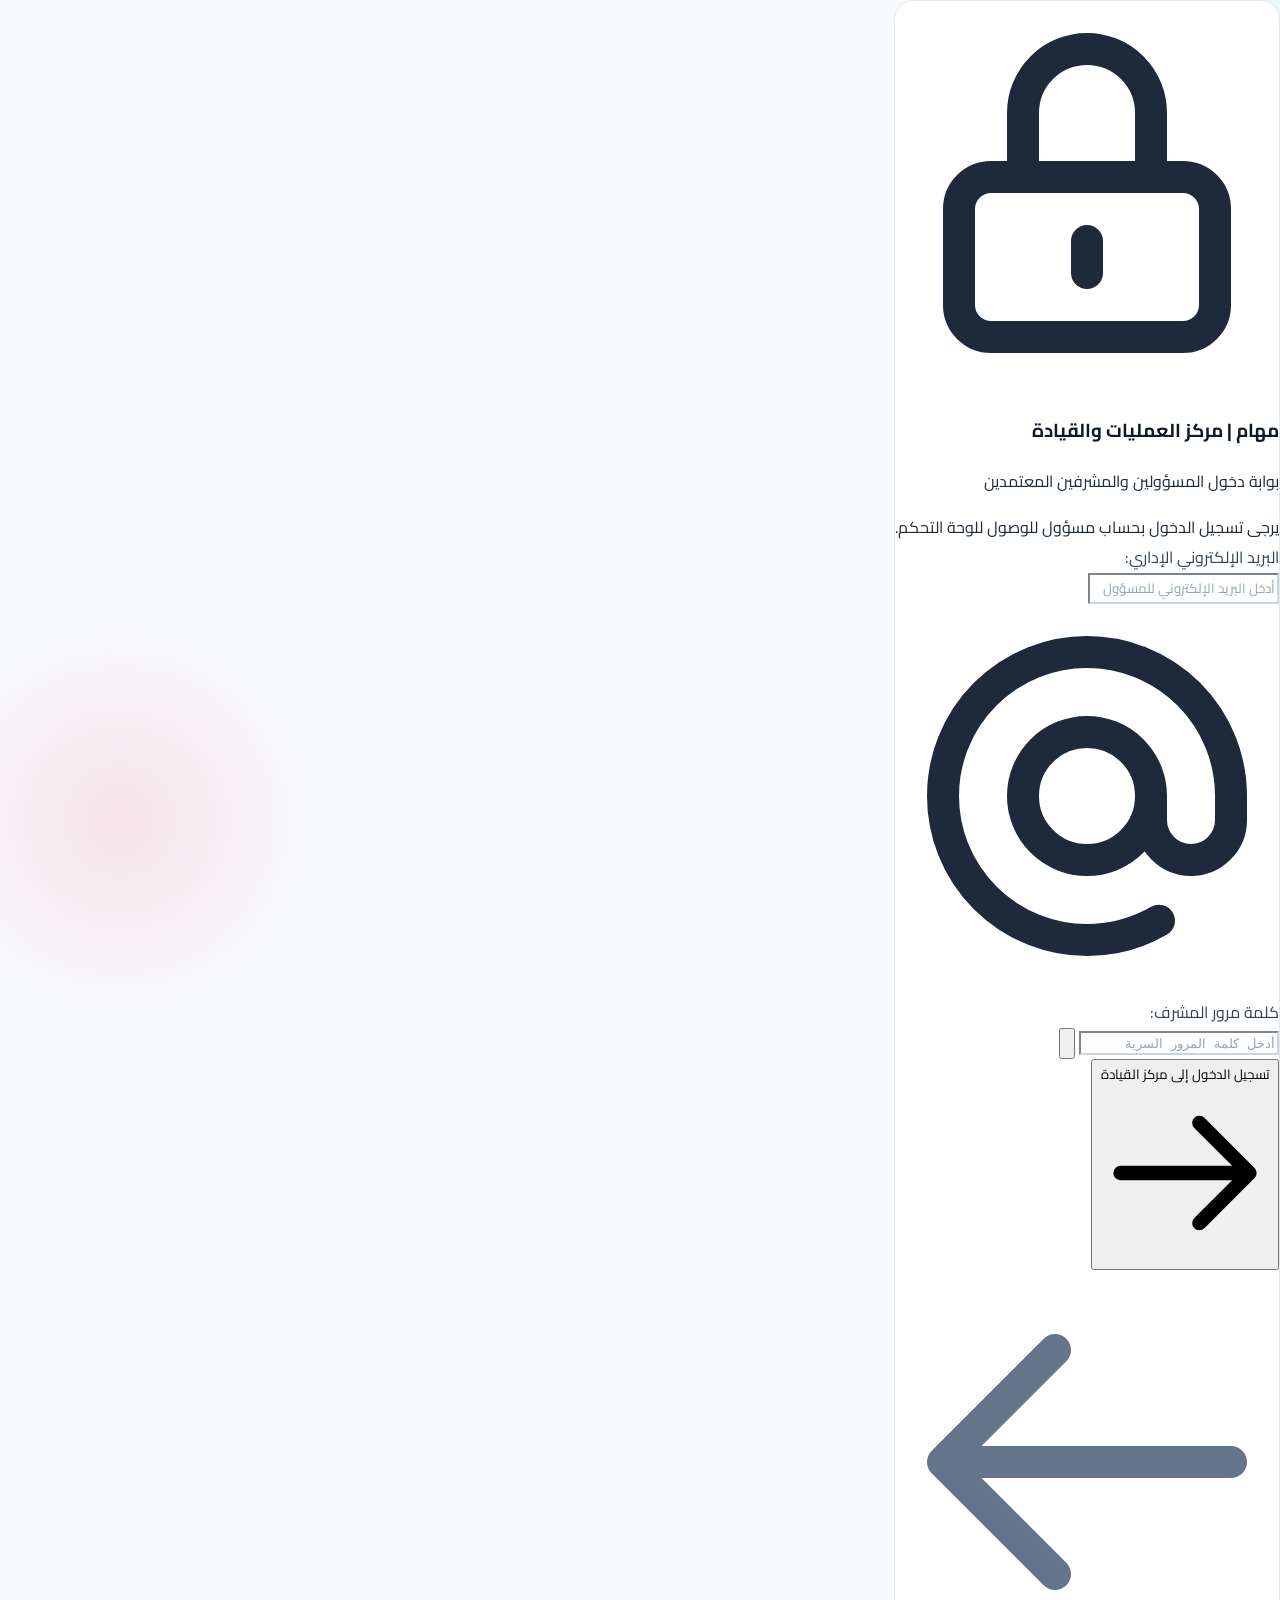
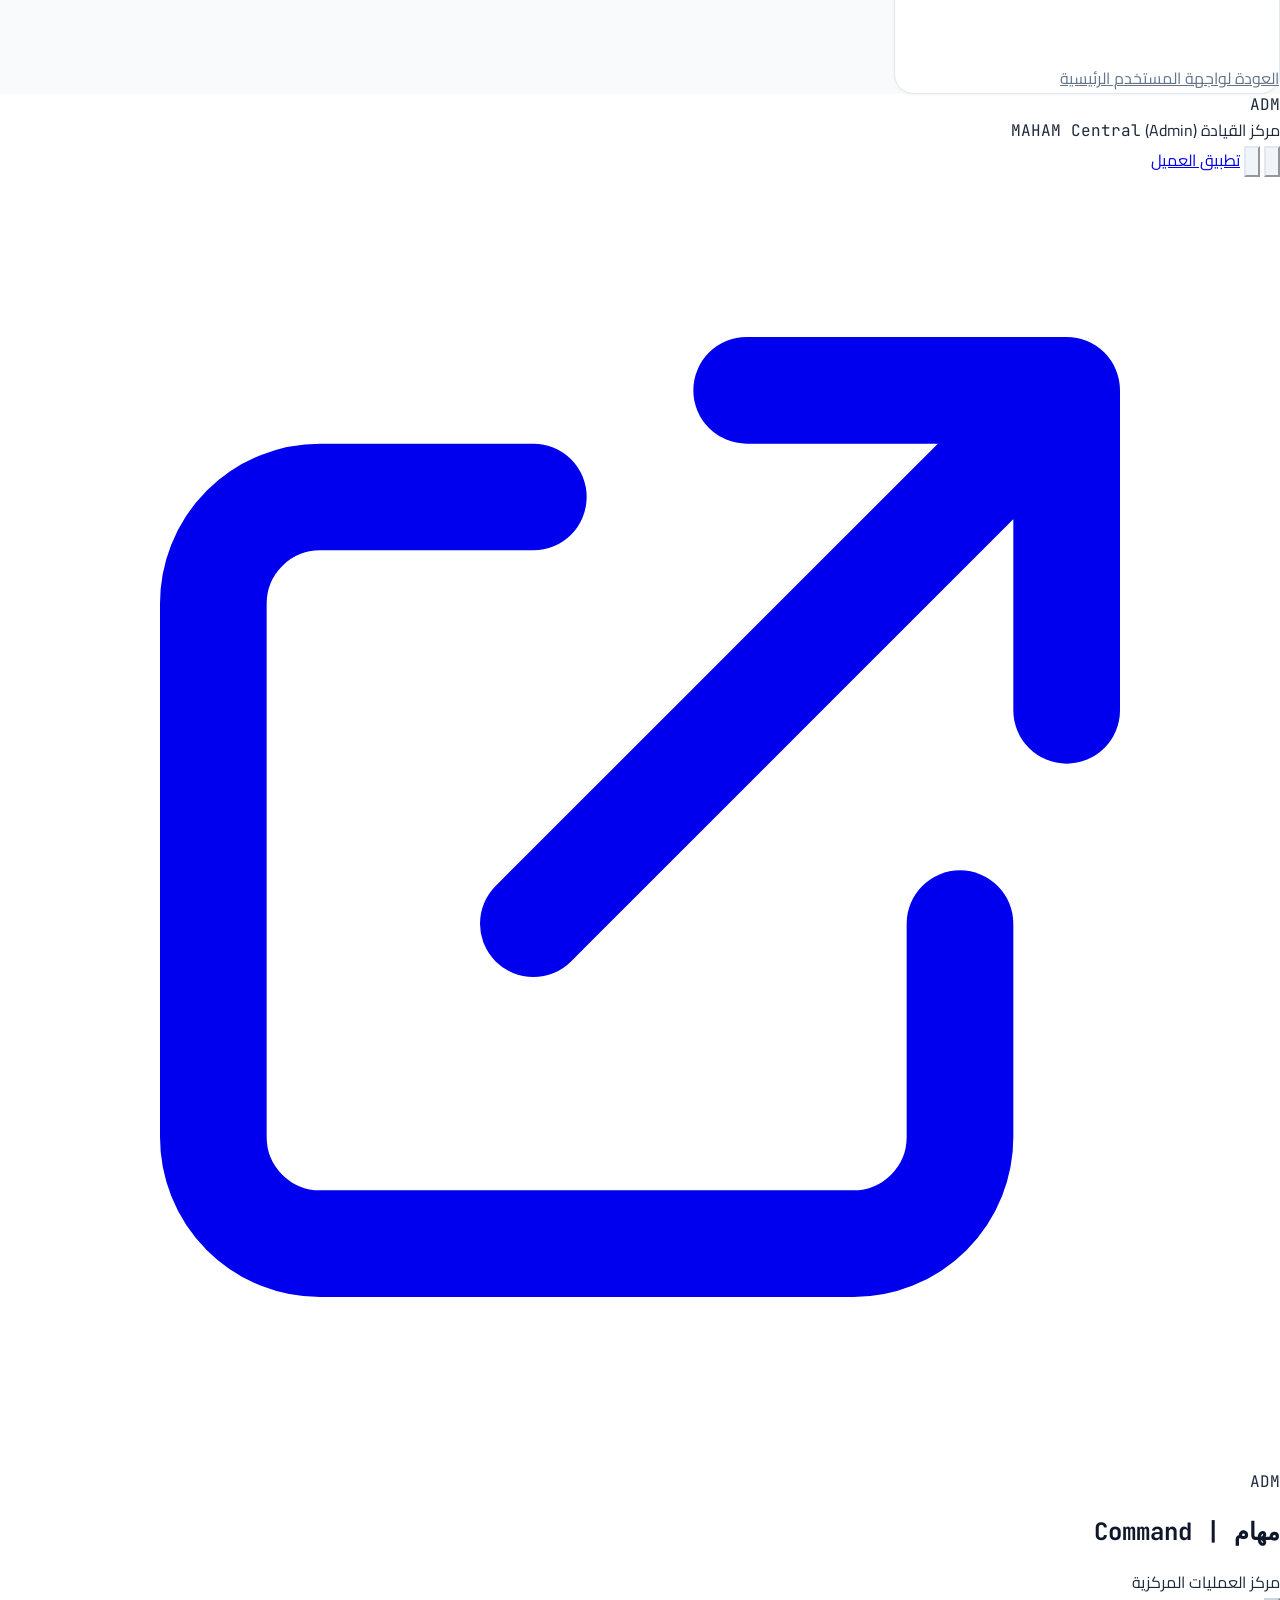
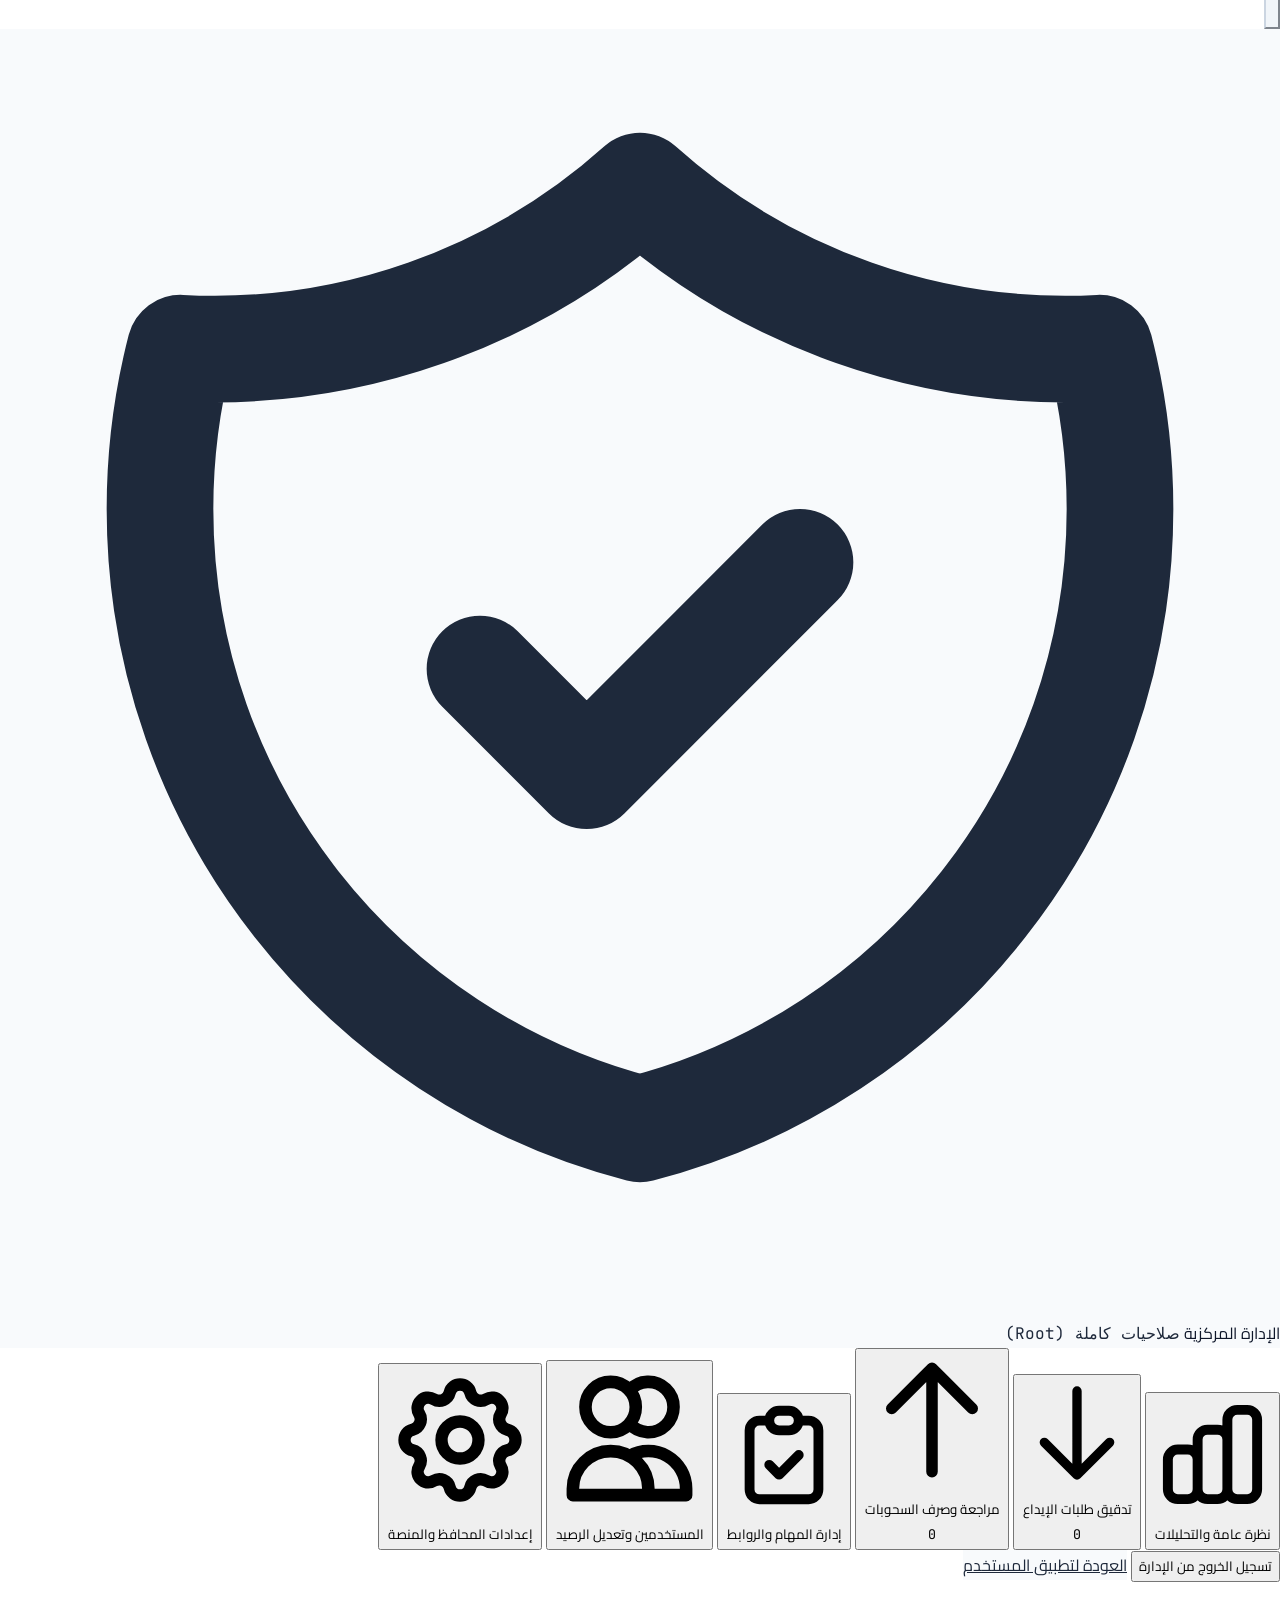
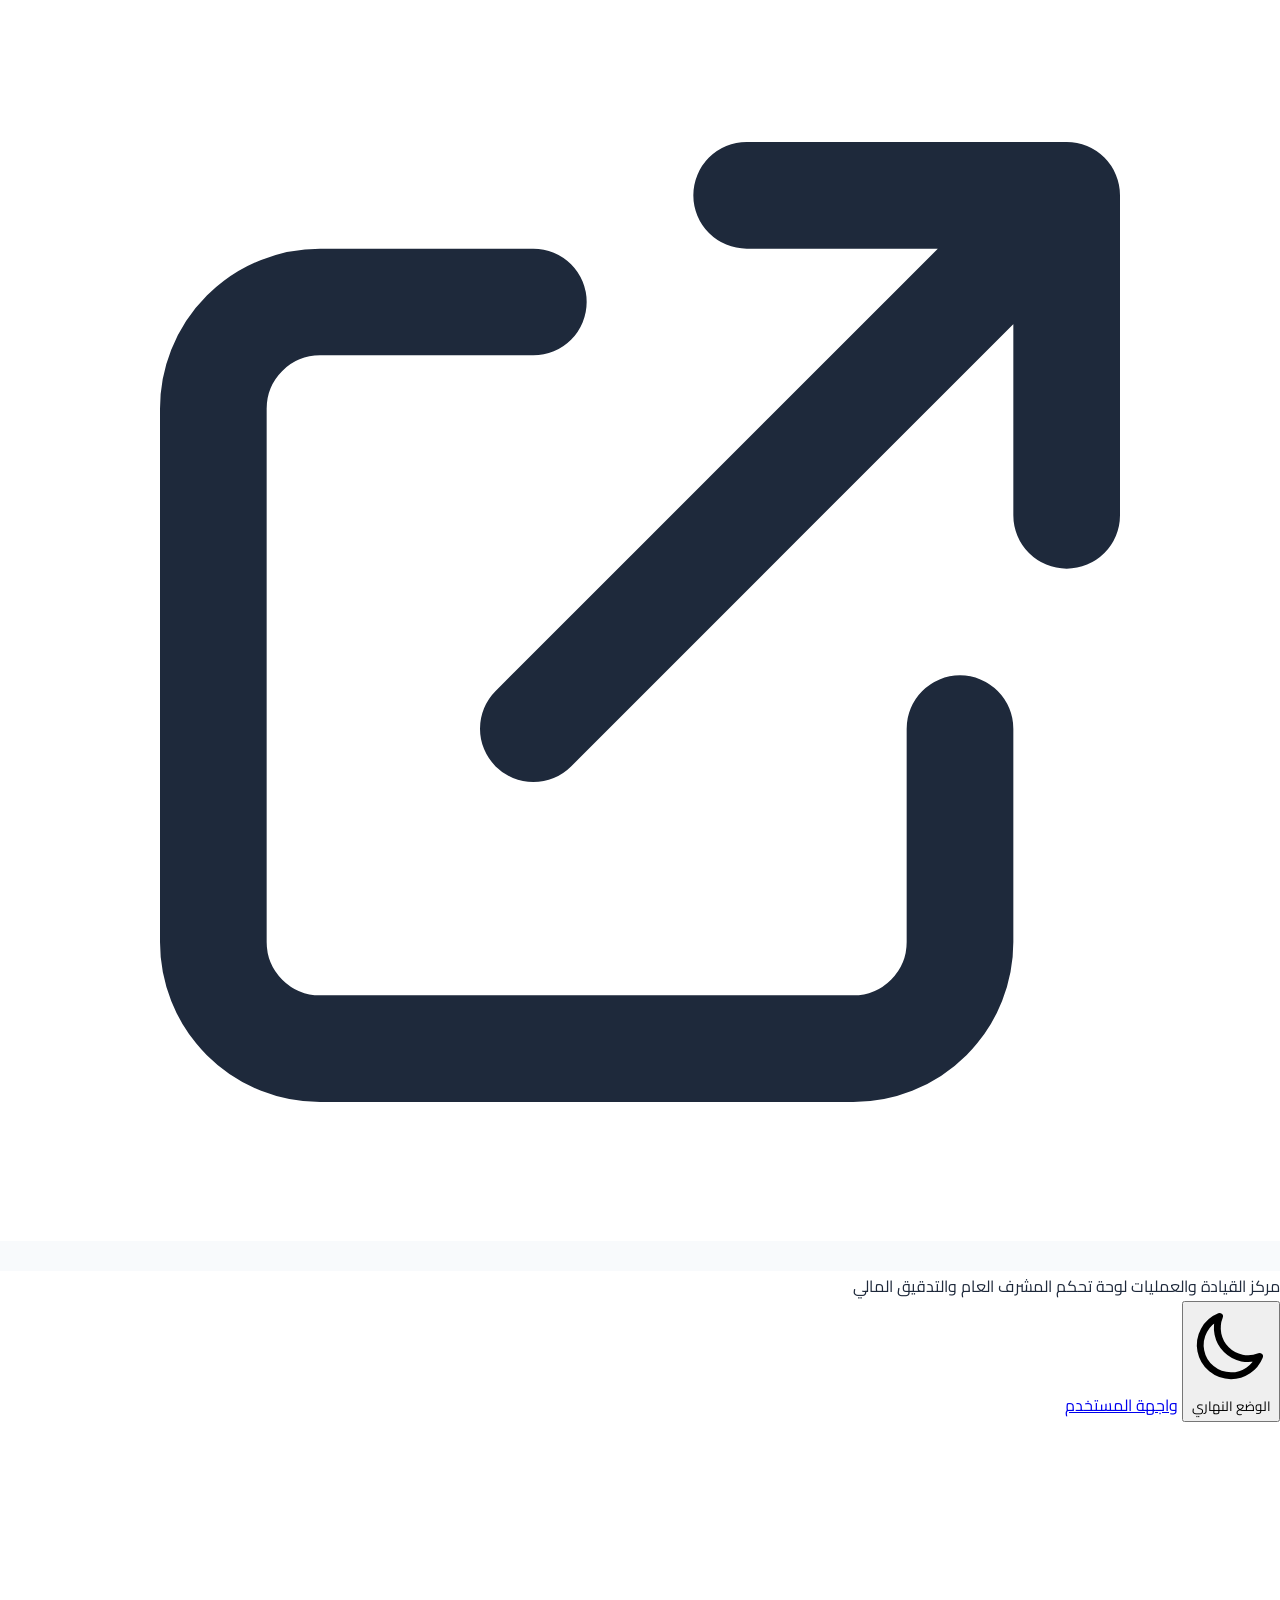
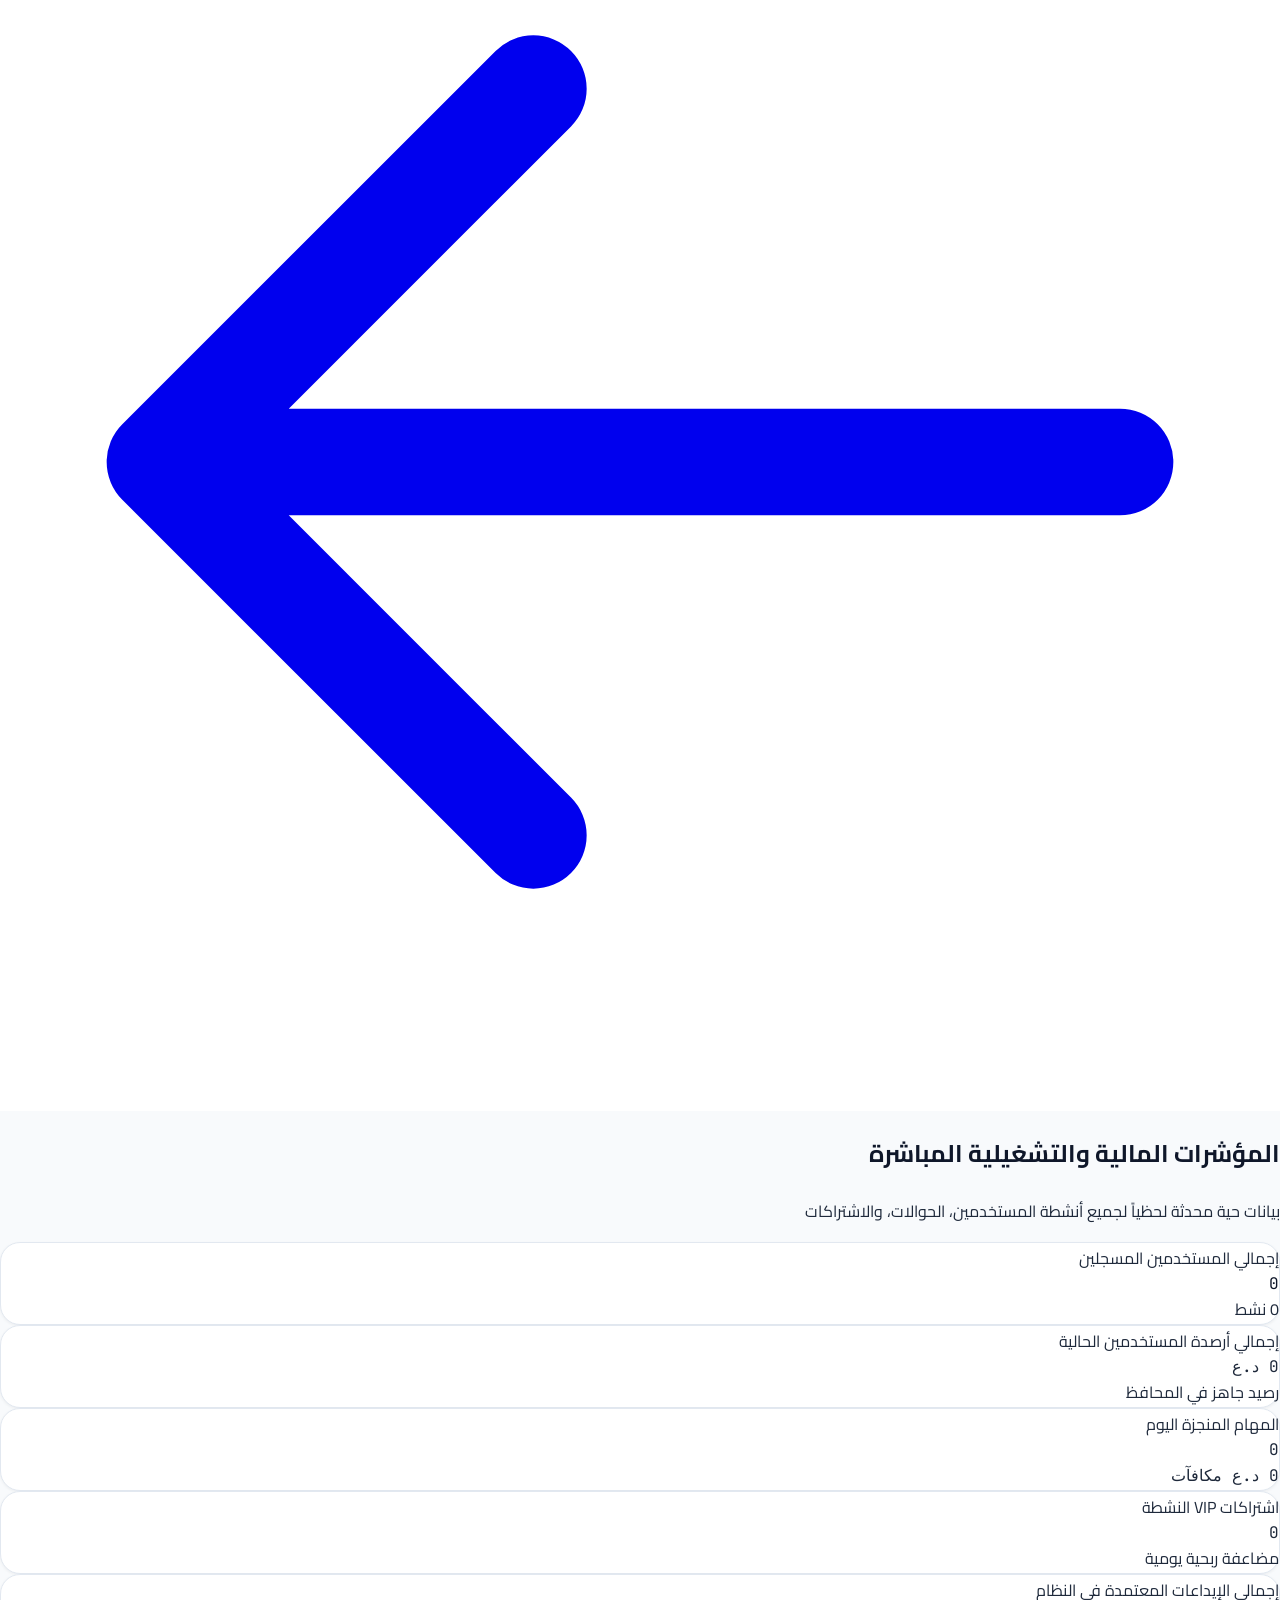
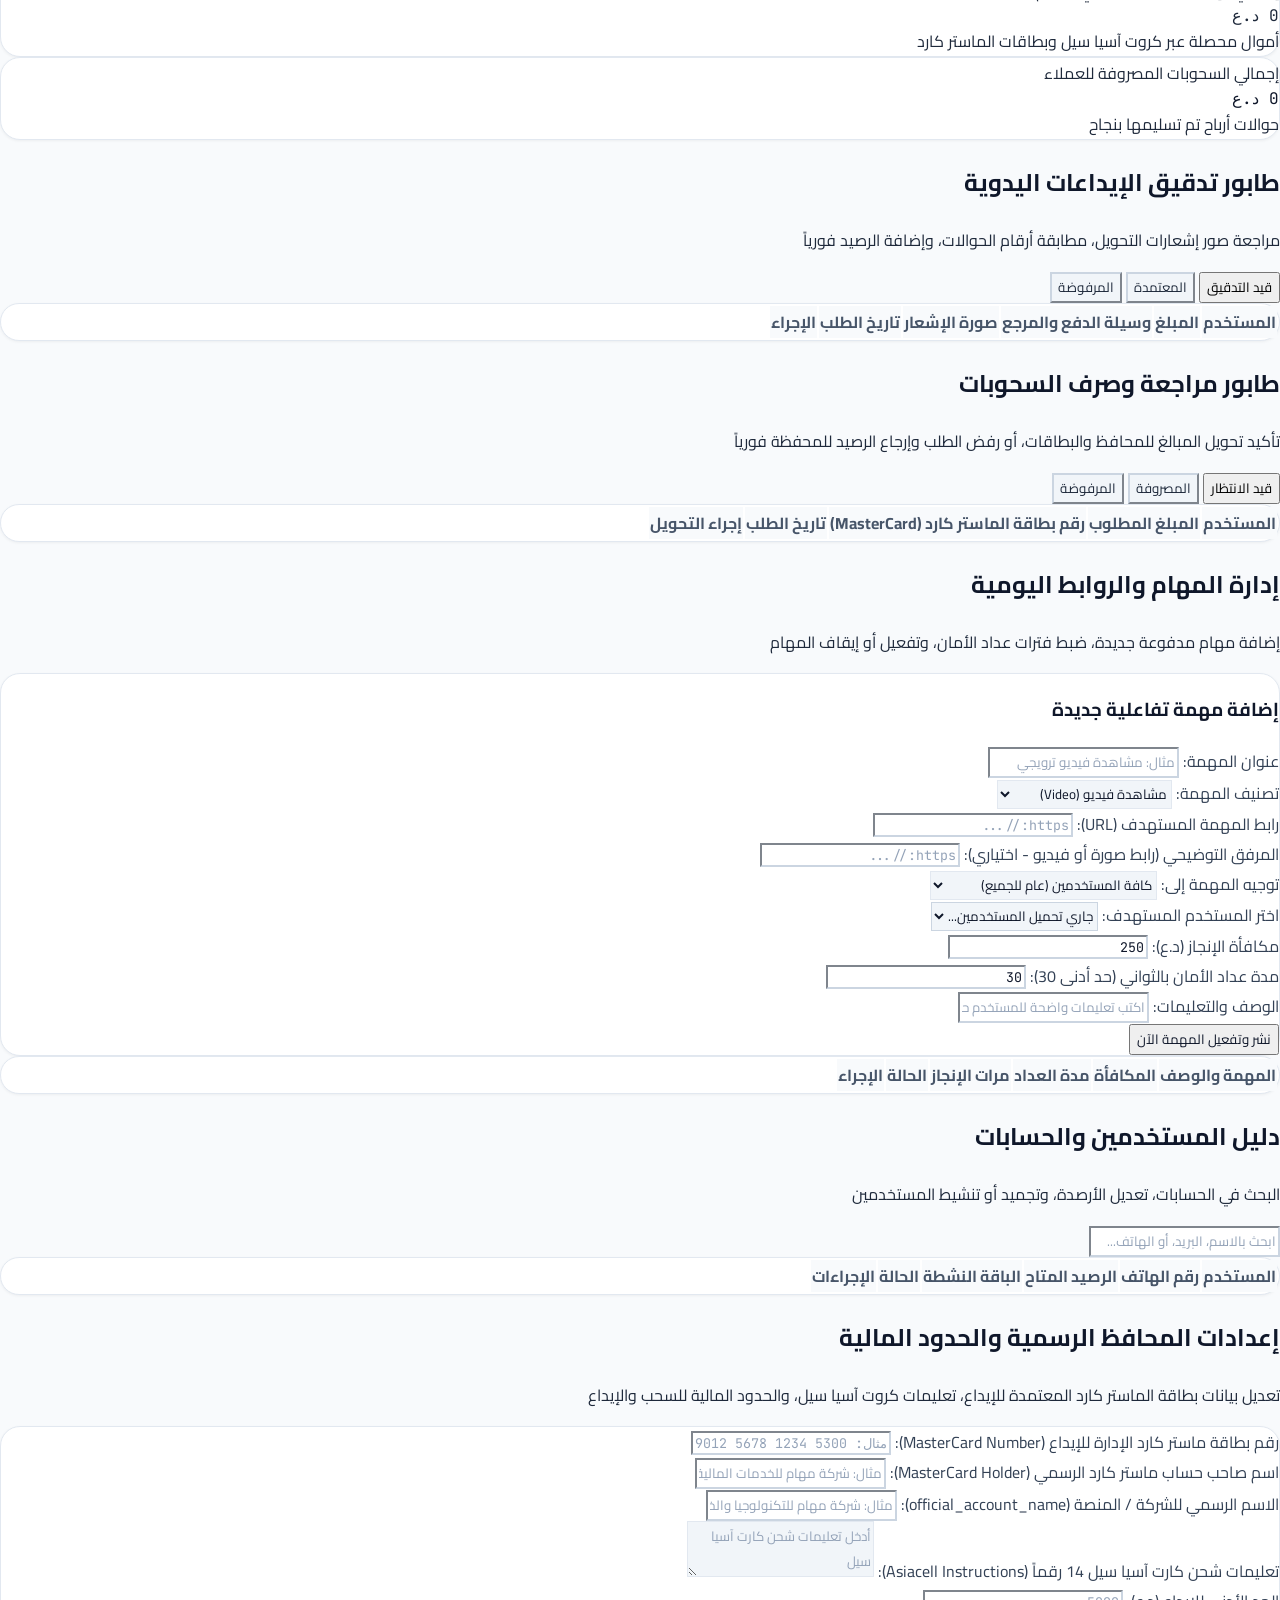
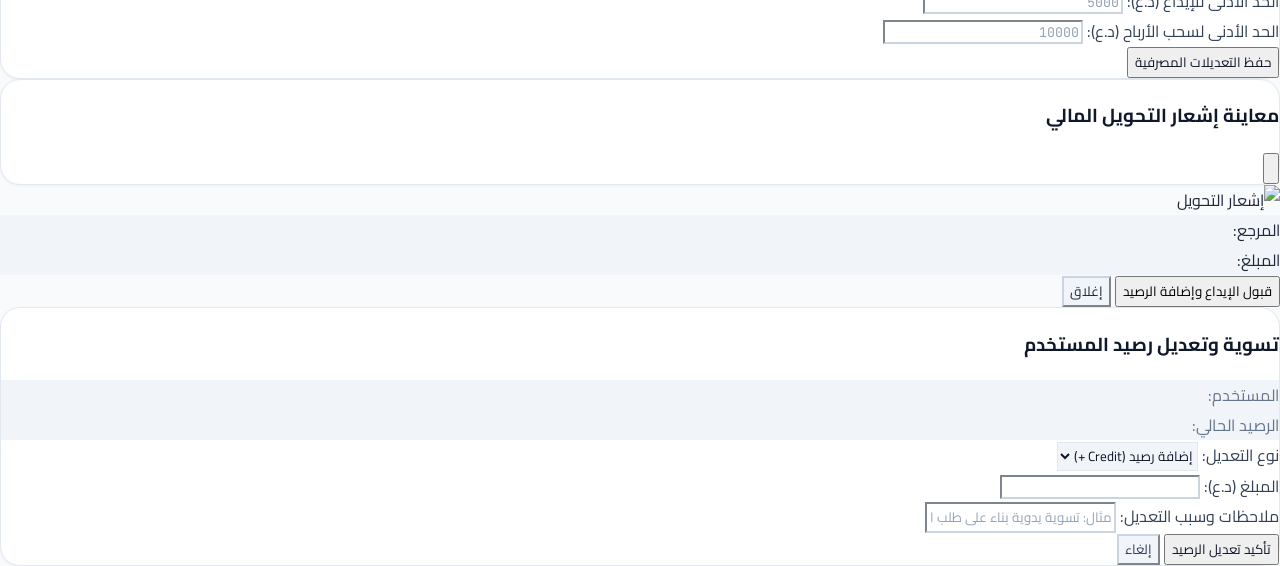
==== commit 7a716667: "feat(admin): implement mobile bottom navigation bar and clean up mobile header" ====
--- a/admin.html
+++ b/admin.html
@@ -76,27 +76,40 @@
         </div>
     </div>
 
-    <!-- Mobile Admin Top Bar (< 768px) -->
-    <header class="md:hidden flex items-center justify-between px-4 py-3 bg-[#090d1a] border-b border-slate-800 sticky top-0 z-40">
+    <!-- Mobile Admin Clean Header (< 768px) -->
+    <header class="md:hidden flex items-center justify-between px-4 py-2.5 bg-[#090d1a]/95 backdrop-blur-xl border-b border-slate-800/80 sticky top-0 z-40">
         <div class="flex items-center gap-2.5">
-            <div class="w-8 h-8 rounded-xl bg-gradient-to-br from-amber-500 to-yellow-600 p-0.5 flex items-center justify-center font-bold text-slate-950 font-mono text-xs shadow-md">
+            <div class="w-8 h-8 rounded-xl bg-gradient-to-br from-amber-500 to-yellow-600 p-0.5 flex items-center justify-center font-bold text-slate-950 font-mono text-xs shadow-md shadow-amber-950/40">
                 ADM
             </div>
             <div>
                 <span class="text-xs font-black text-white block leading-tight">مركز القيادة (Admin)</span>
-                <span class="text-[10px] text-amber-400 font-semibold block leading-none">إدارة المنصة</span>
+                <span class="text-[10px] text-amber-400 font-mono font-bold block leading-none">MAHAM Central</span>
             </div>
         </div>
-        <div class="flex items-center gap-2">
-            <button onclick="Admin.toggleTheme()" class="p-2 rounded-xl bg-slate-900 border border-slate-800 text-xs">
-                <span id="mobile-theme-icon">🌙</span>
+        <div class="flex items-center gap-1.5">
+            <!-- Quick Settings -->
+            <button type="button" onclick="Admin.switchSection('settings')" class="p-2 rounded-xl bg-slate-900 border border-slate-800 text-slate-300 hover:text-white transition" title="إعدادات المنصة">
+                <svg class="w-4 h-4 text-slate-400" fill="none" stroke="currentColor" stroke-width="2" viewBox="0 0 24 24">
+                    <path stroke-linecap="round" stroke-linejoin="round" d="M10.325 4.317c.426-1.756 2.924-1.756 3.35 0a1.724 1.724 0 002.573 1.066c1.543-.94 3.31.826 2.37 2.37a1.724 1.724 0 001.065 2.572c1.756.426 1.756 2.924 0 3.35a1.724 1.724 0 00-1.066 2.573c.94 1.543-.826 3.31-2.37 2.37a1.724 1.724 0 00-2.572 1.065c-.426 1.756-2.924 1.756-3.35 0a1.724 1.724 0 00-2.573-1.066c-1.543.94-3.31-.826-2.37-2.37a1.724 1.724 0 00-1.065-2.572c-1.756-.426-1.756-2.924 0-3.35a1.724 1.724 0 001.066-2.573c-.94-1.543.826-3.31 2.37-2.37.996.608 2.296.07 2.572-1.065z"/>
+                    <path stroke-linecap="round" stroke-linejoin="round" d="M15 12a3 3 0 11-6 0 3 3 0 016 0z"/>
+                </svg>
             </button>
-            <a href="index.html?view=user" class="px-2.5 py-1.5 rounded-xl bg-emerald-500/15 border border-emerald-500/30 text-emerald-400 font-bold text-xs flex items-center gap-1">
-                <span>📱 التطبيق</span>
+            <!-- Theme Toggle -->
+            <button type="button" onclick="Admin.toggleTheme()" class="p-2 rounded-xl bg-slate-900 border border-slate-800 text-xs transition" title="تبديل المظهر">
+                <span id="mobile-theme-icon" class="flex items-center">
+                    <svg class="w-4 h-4 text-amber-400" fill="none" stroke="currentColor" stroke-width="2" viewBox="0 0 24 24">
+                        <path stroke-linecap="round" stroke-linejoin="round" d="M20.354 15.354A9 9 0 018.646 3.646 9.003 9.003 0 0012 21a9.003 9.003 0 008.354-5.646z"/>
+                    </svg>
+                </span>
+            </button>
+            <!-- Return to Client App -->
+            <a href="index.html?view=user" class="px-2.5 py-1.5 rounded-xl bg-emerald-500/10 border border-emerald-500/20 text-emerald-400 font-bold text-xs flex items-center gap-1 hover:bg-emerald-500/20 transition" title="الانتقال لواجهة المستخدم">
+                <span>تطبيق العميل</span>
+                <svg class="w-3.5 h-3.5" fill="none" stroke="currentColor" stroke-width="2" viewBox="0 0 24 24">
+                    <path stroke-linecap="round" stroke-linejoin="round" d="M10 6H6a2 2 0 00-2 2v10a2 2 0 002 2h10a2 2 0 002-2v-4M14 4h6m0 0v6m0-6L10 14"/>
+                </svg>
             </a>
-            <button onclick="Admin.toggleSidebar()" class="md:hidden p-2 rounded-xl bg-amber-500/20 text-amber-400 font-bold text-xs flex items-center gap-1 border border-amber-500/30">
-                <span>☰ القائمة</span>
-            </button>
         </div>
     </header>
 
@@ -598,6 +611,55 @@
         </div>
     </div>
 
+    <!-- ========================================================================= -->
+    <!-- ADMIN MOBILE FLOATING BOTTOM NAVIGATION BAR (Strict Mobile UX) -->
+    <!-- ========================================================================= -->
+    <nav id="admin-mobile-bottom-nav" class="mobile-bottom-nav md:hidden" style="position: fixed !important; bottom: 14px !important; left: 50% !important; transform: translateX(-50%) !important; width: calc(100% - 24px) !important; max-width: 440px !important; z-index: 99999 !important; border-radius: 1.5rem !important; padding: 6px 4px !important;">
+        <div class="grid grid-cols-5 items-center justify-items-stretch text-center w-full">
+            <!-- 1. Overview -->
+            <button type="button" id="admin-mob-nav-overview" onclick="Admin.switchSection('overview')" class="nav-tab-btn active text-emerald-400 flex flex-col items-center justify-center py-1 w-full transition">
+                <svg class="w-5 h-5 mb-0.5 shrink-0" fill="none" stroke="currentColor" stroke-width="2" viewBox="0 0 24 24">
+                    <path stroke-linecap="round" stroke-linejoin="round" d="M9 19v-6a2 2 0 00-2-2H5a2 2 0 00-2 2v6a2 2 0 002 2h2a2 2 0 002-2zm0 0V9a2 2 0 012-2h2a2 2 0 012 2v10m-6 0a2 2 0 002 2h2a2 2 0 002-2m0 0V5a2 2 0 012-2h2a2 2 0 012 2v14a2 2 0 01-2 2h-2a2 2 0 01-2-2z"/>
+                </svg>
+                <span class="text-[9.5px] font-bold">المؤشرات</span>
+            </button>
+
+            <!-- 2. Deposits -->
+            <button type="button" id="admin-mob-nav-deposits" onclick="Admin.switchSection('deposits')" class="nav-tab-btn text-slate-400 flex flex-col items-center justify-center py-1 w-full relative transition">
+                <svg class="w-5 h-5 mb-0.5 shrink-0" fill="none" stroke="currentColor" stroke-width="2" viewBox="0 0 24 24">
+                    <path stroke-linecap="round" stroke-linejoin="round" d="M19 14l-7 7m0 0l-7-7m7 7V3"/>
+                </svg>
+                <span class="text-[9.5px] font-bold">الإيداعات</span>
+                <span id="mob-stat-pending-deposits-badge" class="hidden absolute top-0.5 right-3 px-1.5 py-0.2 rounded-full bg-emerald-500 text-slate-950 text-[8.5px] font-mono font-black">0</span>
+            </button>
+
+            <!-- 3. Withdrawals -->
+            <button type="button" id="admin-mob-nav-withdrawals" onclick="Admin.switchSection('withdrawals')" class="nav-tab-btn text-slate-400 flex flex-col items-center justify-center py-1 w-full relative transition">
+                <svg class="w-5 h-5 mb-0.5 shrink-0" fill="none" stroke="currentColor" stroke-width="2" viewBox="0 0 24 24">
+                    <path stroke-linecap="round" stroke-linejoin="round" d="M5 10l7-7m0 0l7 7m-7-7v18"/>
+                </svg>
+                <span class="text-[9.5px] font-bold">السحوبات</span>
+                <span id="mob-stat-pending-withdrawals-badge" class="hidden absolute top-0.5 right-3 px-1.5 py-0.2 rounded-full bg-amber-500 text-slate-950 text-[8.5px] font-mono font-black">0</span>
+            </button>
+
+            <!-- 4. Tasks -->
+            <button type="button" id="admin-mob-nav-tasks" onclick="Admin.switchSection('tasks')" class="nav-tab-btn text-slate-400 flex flex-col items-center justify-center py-1 w-full transition">
+                <svg class="w-5 h-5 mb-0.5 shrink-0" fill="none" stroke="currentColor" stroke-width="2" viewBox="0 0 24 24">
+                    <path stroke-linecap="round" stroke-linejoin="round" d="M9 5H7a2 2 0 00-2 2v12a2 2 0 002 2h10a2 2 0 002-2V7a2 2 0 00-2-2h-2M9 5a2 2 0 002 2h2a2 2 0 002-2M9 5a2 2 0 012-2h2a2 2 0 012 2m-6 9l2 2 4-4"/>
+                </svg>
+                <span class="text-[9.5px] font-bold">المهام</span>
+            </button>
+
+            <!-- 5. Users -->
+            <button type="button" id="admin-mob-nav-users" onclick="Admin.switchSection('users')" class="nav-tab-btn text-slate-400 flex flex-col items-center justify-center py-1 w-full transition">
+                <svg class="w-5 h-5 mb-0.5 shrink-0" fill="none" stroke="currentColor" stroke-width="2" viewBox="0 0 24 24">
+                    <path stroke-linecap="round" stroke-linejoin="round" d="M12 4.354a4 4 0 110 5.292M15 21H3v-1a6 6 0 0112 0v1zm0 0h6v-1a6 6 0 00-9-5.197M13 7a4 4 0 11-8 0 4 4 0 018 0z"/>
+                </svg>
+                <span class="text-[9.5px] font-bold">المستخدمين</span>
+            </button>
+        </div>
+    </nav>
+
     <!-- Unified Toast Container -->
     <div id="toast-container" class="toast-container"></div>
 
--- a/assets/css/app.css
+++ b/assets/css/app.css
@@ -640,3 +640,21 @@
         transform: translateY(0);
     }
 }
+
+/* ========================================================================= */
+/* ADMIN MOBILE FLOATING NAVIGATION & SAFE PADDING */
+/* ========================================================================= */
+@media (max-width: 767px) {
+    main {
+        padding-bottom: 120px !important;
+    }
+    #admin-mobile-bottom-nav {
+        display: block !important;
+    }
+}
+
+@media (min-width: 768px) {
+    #admin-mobile-bottom-nav {
+        display: none !important;
+    }
+}
